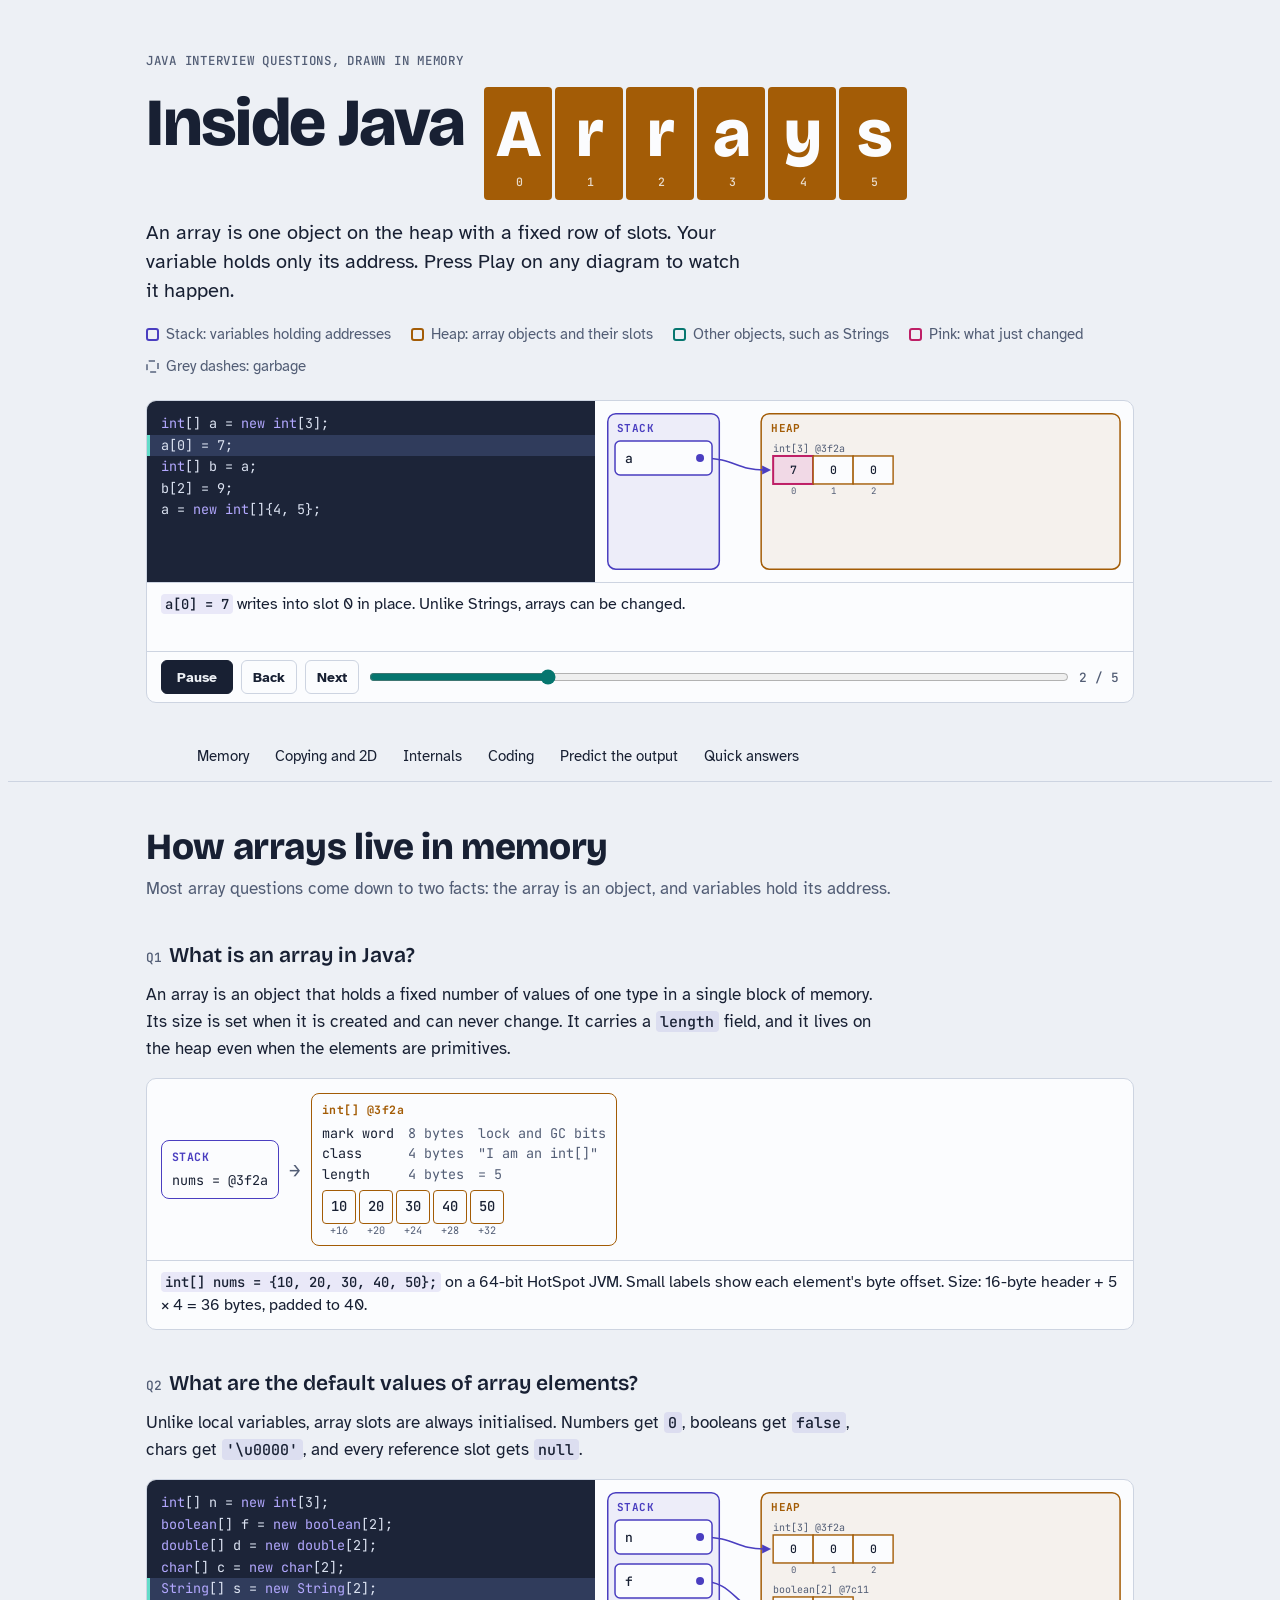
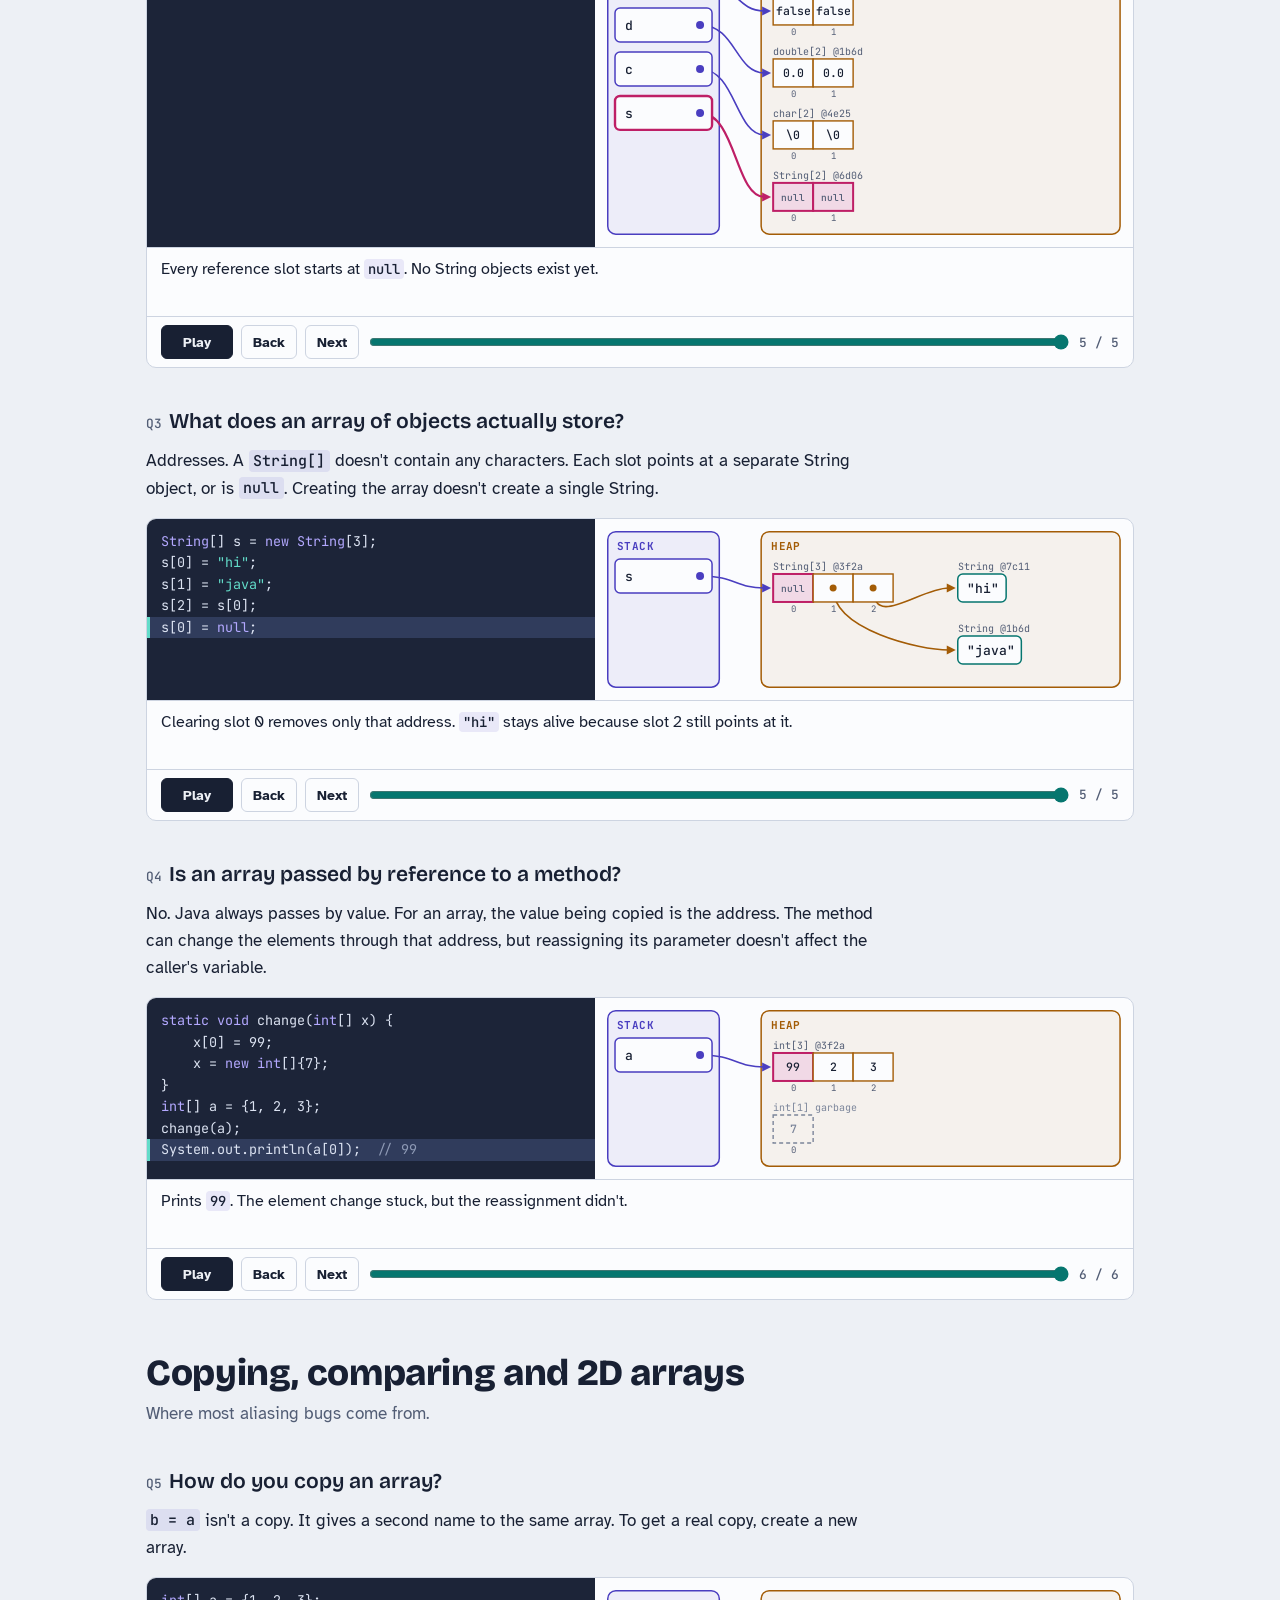
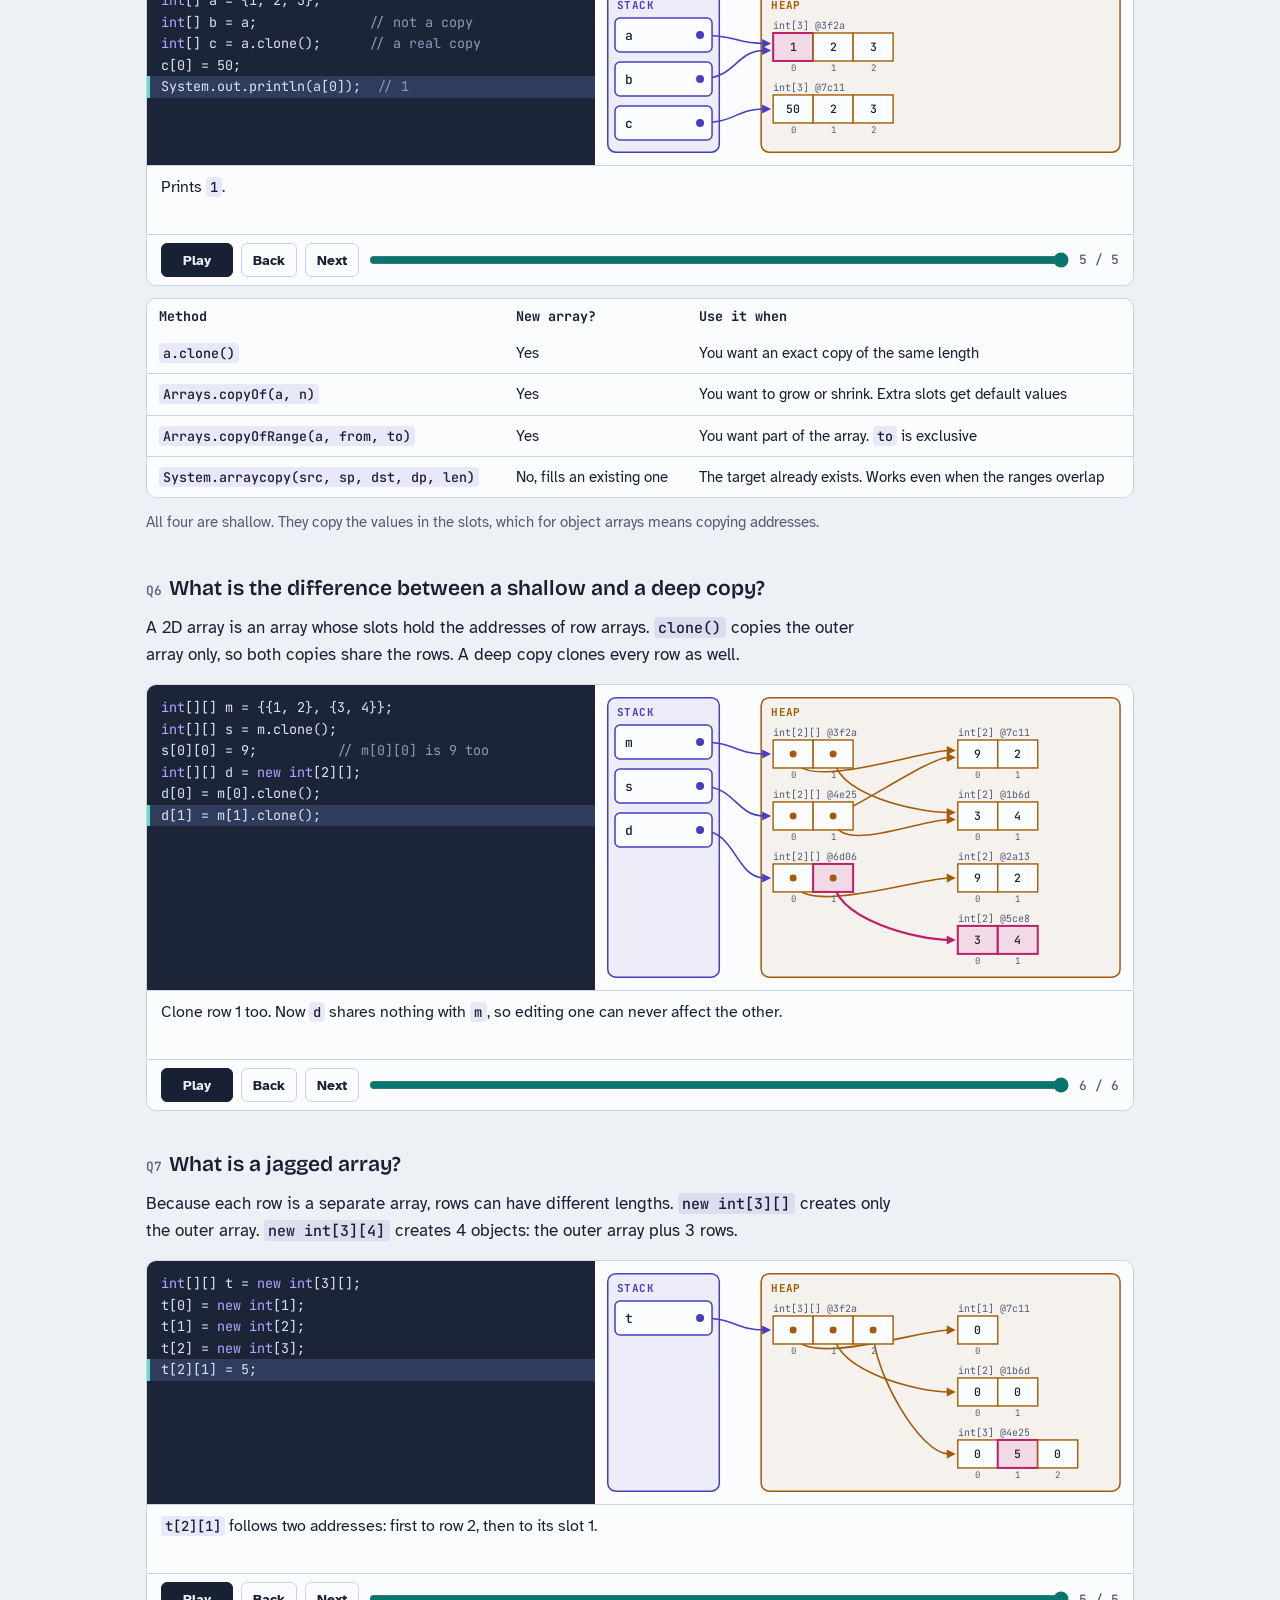
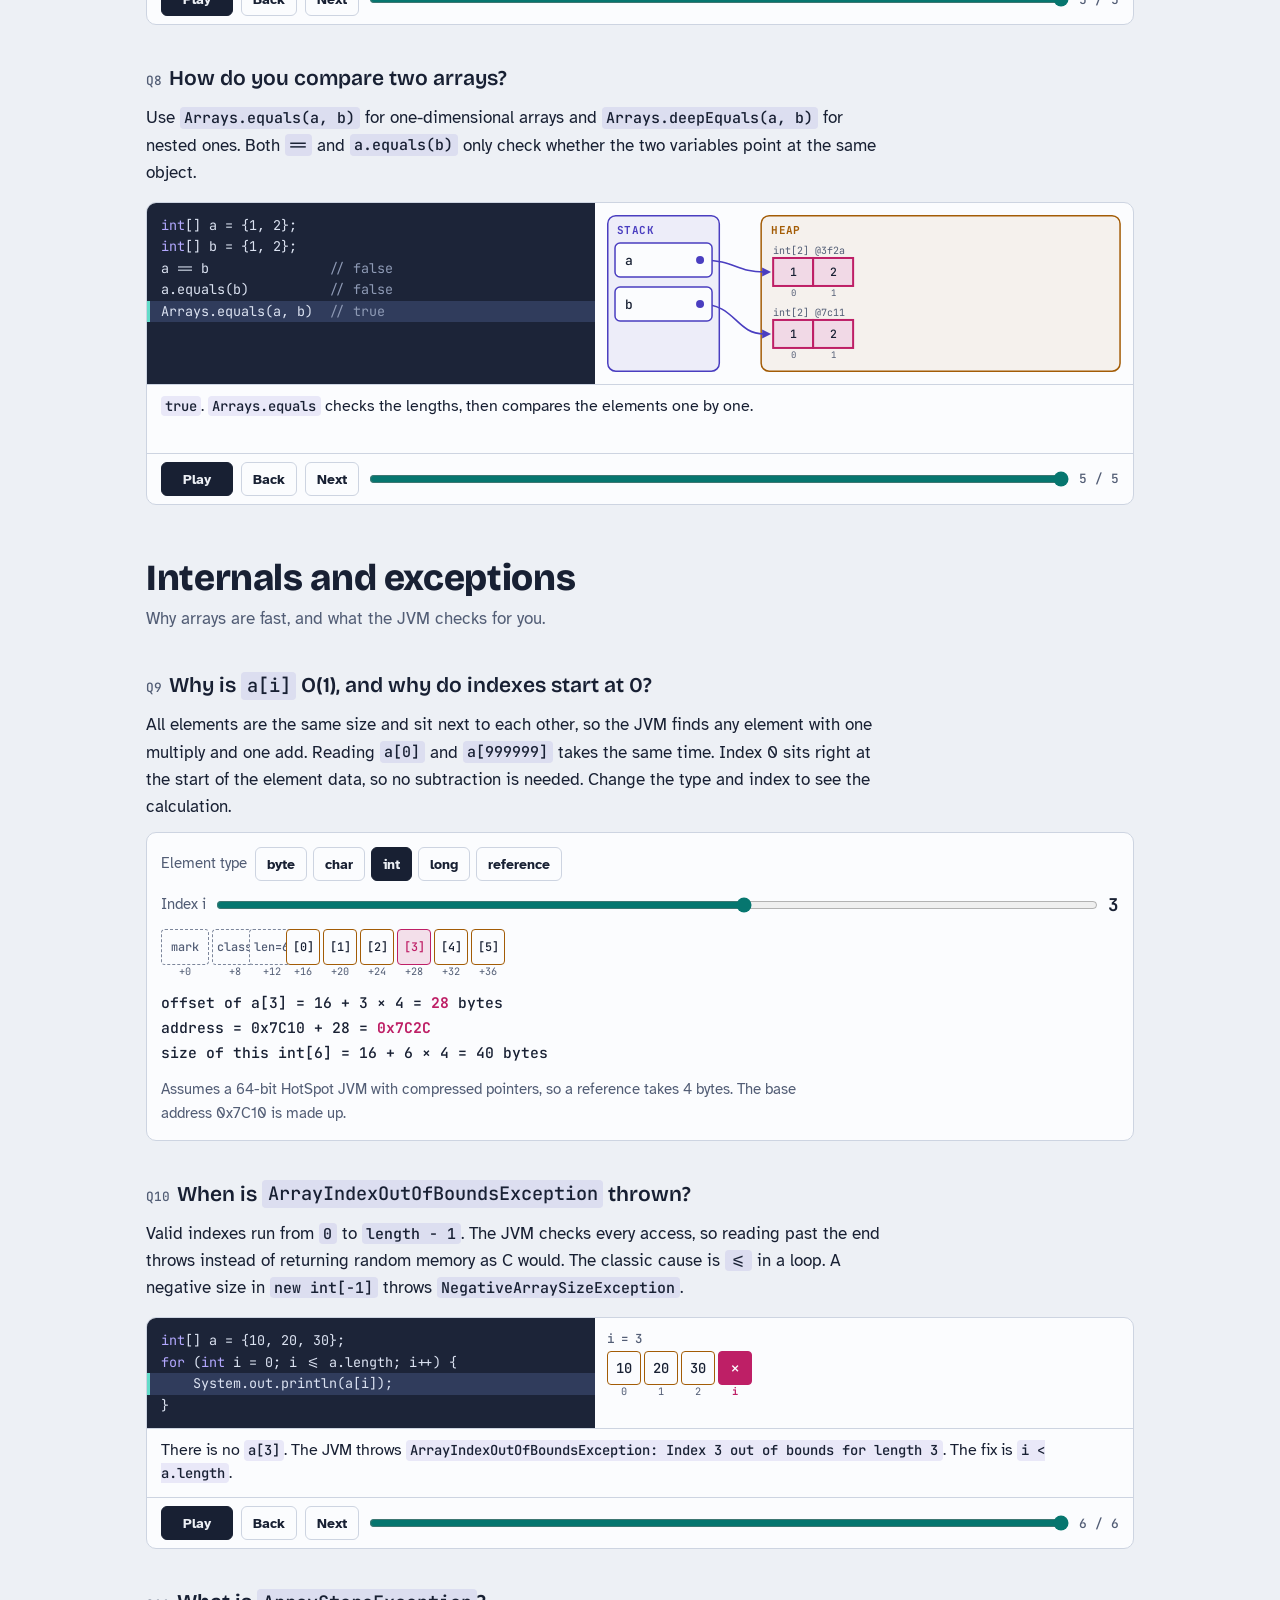
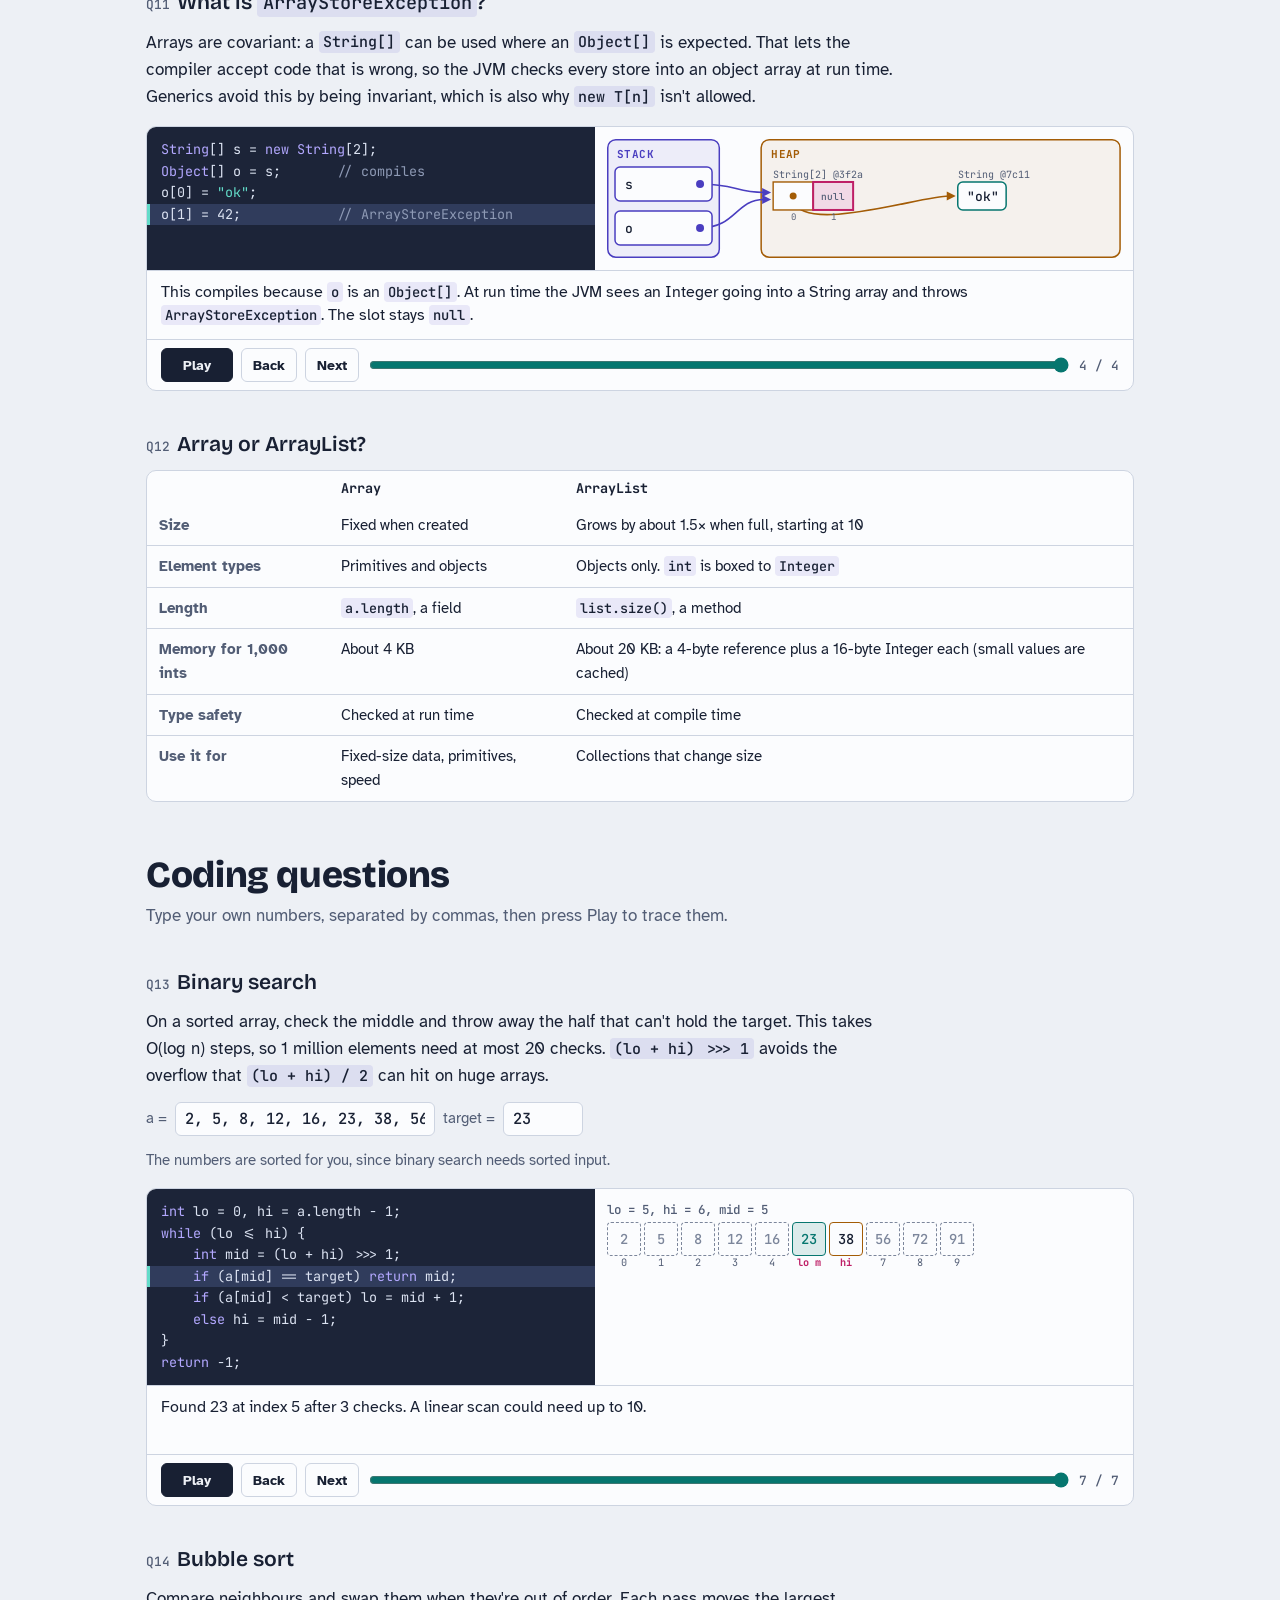
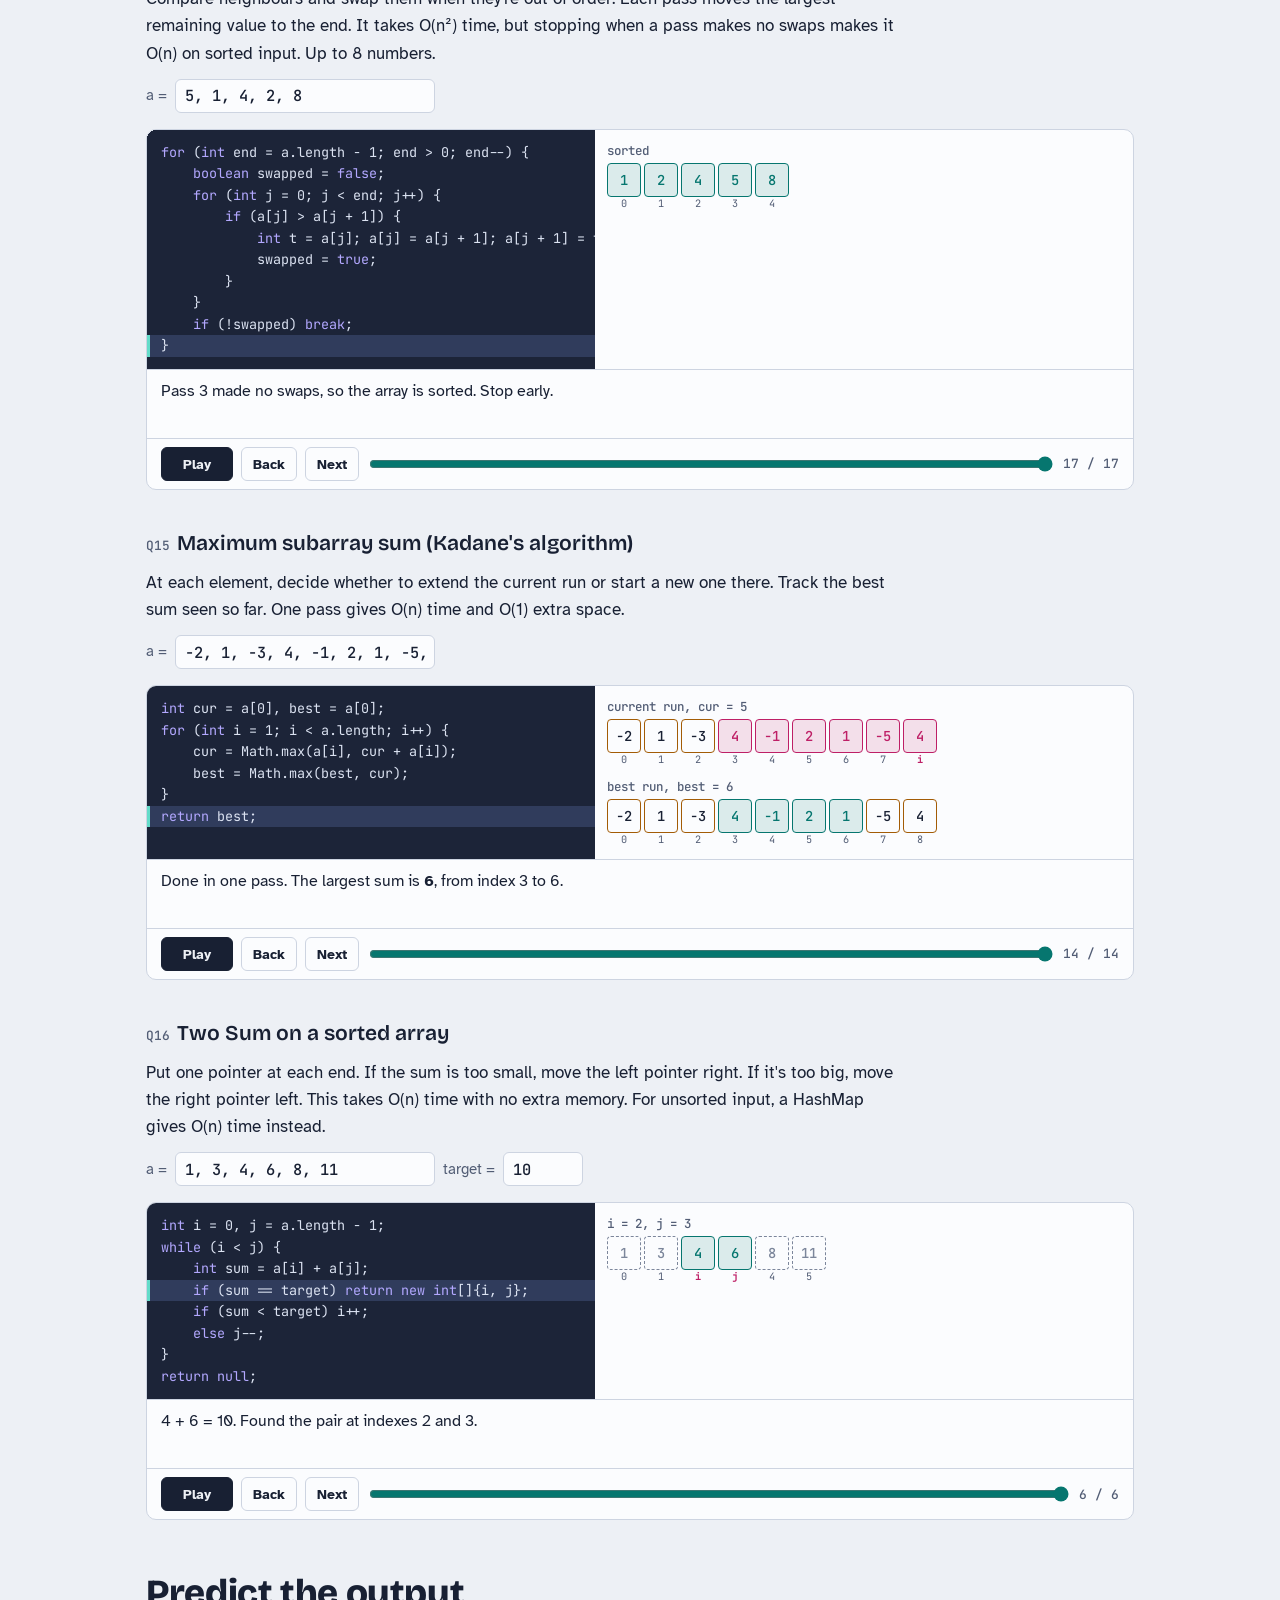
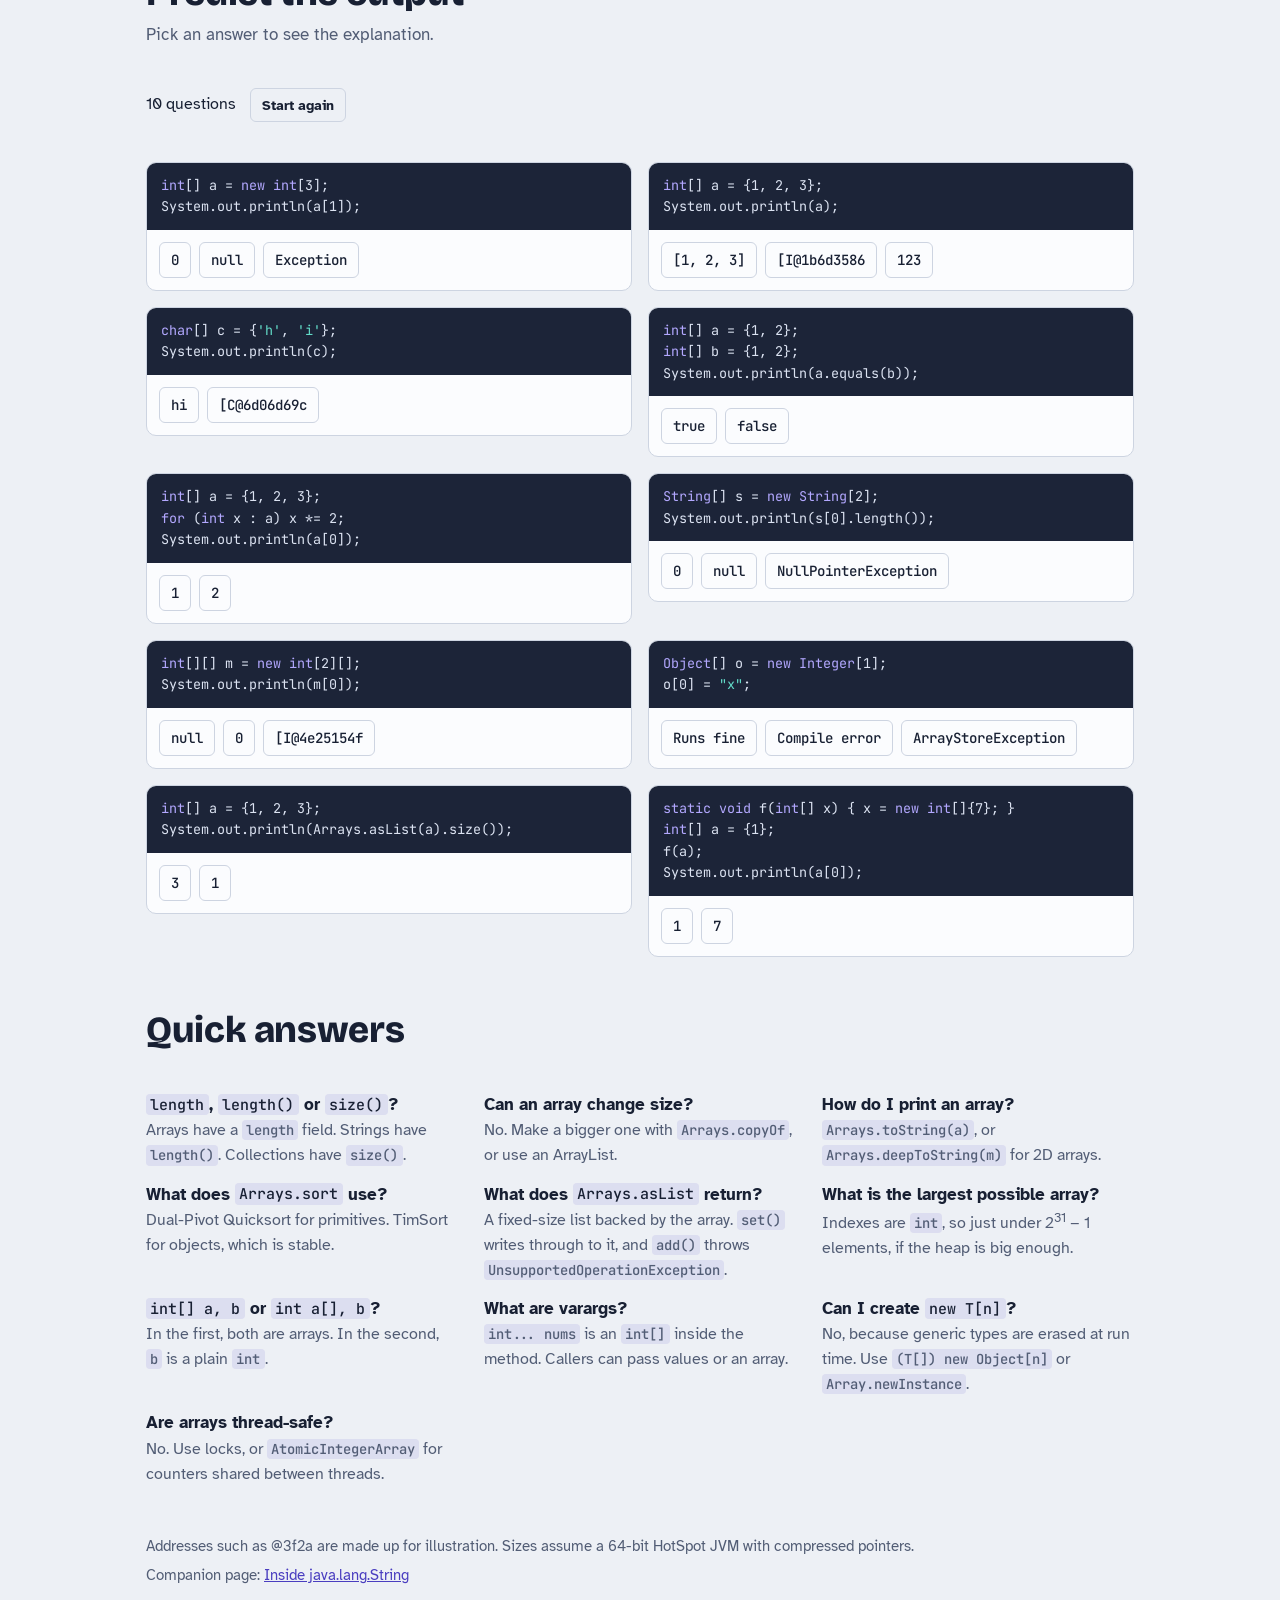
==== tutorials/java-arrays/index.html @ af074db9 "Initial commit: Learn Visually tutorials Co-Authored-By: Claude Opus 5.5 <noreply@anthropic.com>" ====
<!DOCTYPE html>
<html lang="en">
<head>
<meta charset="utf-8">
<meta name="viewport" content="width=device-width, initial-scale=1">
<title>Inside Java Arrays</title>
<link rel="preconnect" href="https://fonts.googleapis.com">
<link rel="preconnect" href="https://fonts.gstatic.com" crossorigin>
<link rel="stylesheet" href="https://fonts.googleapis.com/css2?family=Atkinson+Hyperlegible:ital,wght@0,400;0,700;1,400&family=Bricolage+Grotesque:opsz,wght@12..96,600;12..96,800&family=JetBrains+Mono:wght@400;500;700&display=swap">
<link rel="stylesheet" href="style.css">
<link rel="stylesheet" href="../../assets/theme.css">
<script src="../../assets/embed.js"></script>
</head>
<body>
<div class="wrap">
<header class="hero">
  <div class="eyebrow">Java interview questions, drawn in memory</div>
  <h1 aria-label="Inside Java Arrays"><span aria-hidden="true">Inside Java</span><span class="tcells" aria-hidden="true" id="titleCells"></span></h1>
  <p class="lede">An array is one object on the heap with a fixed row of slots. Your variable holds only its address. Press Play on any diagram to watch it happen.</p>
  <div class="legend">
    <span style="color:var(--stack)"><b></b><span style="color:var(--muted)">Stack: variables holding addresses</span></span>
    <span style="color:var(--heap)"><b></b><span style="color:var(--muted)">Heap: array objects and their slots</span></span>
    <span style="color:var(--pool)"><b></b><span style="color:var(--muted)">Other objects, such as Strings</span></span>
    <span style="color:var(--hot)"><b></b><span style="color:var(--muted)">Pink: what just changed</span></span>
    <span style="color:var(--gc)"><b class="dash"></b><span style="color:var(--muted)">Grey dashes: garbage</span></span>
  </div>
  <div data-scene="hero"></div>
</header>
</div>

<nav class="topics" aria-label="Topics"><div class="wrap"><ul>
  <li><a href="#memory">Memory</a></li>
  <li><a href="#copying">Copying and 2D</a></li>
  <li><a href="#internals">Internals</a></li>
  <li><a href="#coding">Coding</a></li>
  <li><a href="#quiz">Predict the output</a></li>
  <li><a href="#quick">Quick answers</a></li>
</ul></div></nav>

<main class="wrap">

<section class="topic" id="memory">
  <div><h2>How arrays live in memory</h2><p class="intro">Most array questions come down to two facts: the array is an object, and variables hold its address.</p></div>

  <article class="q">
    <h3><span class="n">Q1</span>What is an array in Java?</h3>
    <p>An array is an object that holds a fixed number of values of one type in a single block of memory. Its size is set when it is created and can never change. It carries a <code>length</code> field, and it lives on the heap even when the elements are primitives.</p>
    <figure class="fig">
      <div class="anatomy" role="img" aria-label="A stack variable nums points to an int array object. The object has an 8 byte mark word, a 4 byte class pointer, a 4 byte length field holding 5, then five 4 byte elements at offsets 16 to 32.">
        <div class="box s"><h4>STACK</h4>nums = @3f2a</div>
        <span class="to" aria-hidden="true">→</span>
        <div class="box h"><h4>int[] @3f2a</h4>
          <dl><dt>mark word</dt><dd>8 bytes</dd><dd>lock and GC bits</dd><dt>class</dt><dd>4 bytes</dd><dd>"I am an int[]"</dd><dt>length</dt><dd>4 bytes</dd><dd>= 5</dd></dl>
          <div class="cells" id="anatomyCells"></div>
        </div>
      </div>
      <figcaption class="say"><code>int[] nums = {10, 20, 30, 40, 50};</code> on a 64-bit HotSpot JVM. Small labels show each element's byte offset. Size: 16-byte header + 5 × 4 = 36 bytes, padded to 40.</figcaption>
    </figure>
  </article>

  <article class="q">
    <h3><span class="n">Q2</span>What are the default values of array elements?</h3>
    <p>Unlike local variables, array slots are always initialised. Numbers get <code>0</code>, booleans get <code>false</code>, chars get <code>'\u0000'</code>, and every reference slot gets <code>null</code>.</p>
    <div data-scene="defaults"></div>
  </article>

  <article class="q">
    <h3><span class="n">Q3</span>What does an array of objects actually store?</h3>
    <p>Addresses. A <code>String[]</code> doesn't contain any characters. Each slot points at a separate String object, or is <code>null</code>. Creating the array doesn't create a single String.</p>
    <div data-scene="refs"></div>
  </article>

  <article class="q">
    <h3><span class="n">Q4</span>Is an array passed by reference to a method?</h3>
    <p>No. Java always passes by value. For an array, the value being copied is the address. The method can change the elements through that address, but reassigning its parameter doesn't affect the caller's variable.</p>
    <div data-scene="method"></div>
  </article>
</section>

<section class="topic" id="copying">
  <div><h2>Copying, comparing and 2D arrays</h2><p class="intro">Where most aliasing bugs come from.</p></div>

  <article class="q">
    <h3><span class="n">Q5</span>How do you copy an array?</h3>
    <p><code>b = a</code> isn't a copy. It gives a second name to the same array. To get a real copy, create a new array.</p>
    <div data-scene="copy"></div>
    <div class="tbl"><table>
      <thead><tr><th>Method</th><th>New array?</th><th>Use it when</th></tr></thead>
      <tbody>
        <tr><td><code>a.clone()</code></td><td>Yes</td><td>You want an exact copy of the same length</td></tr>
        <tr><td><code>Arrays.copyOf(a, n)</code></td><td>Yes</td><td>You want to grow or shrink. Extra slots get default values</td></tr>
        <tr><td><code>Arrays.copyOfRange(a, from, to)</code></td><td>Yes</td><td>You want part of the array. <code>to</code> is exclusive</td></tr>
        <tr><td><code>System.arraycopy(src, sp, dst, dp, len)</code></td><td>No, fills an existing one</td><td>The target already exists. Works even when the ranges overlap</td></tr>
      </tbody>
    </table></div>
    <p class="note">All four are shallow. They copy the values in the slots, which for object arrays means copying addresses.</p>
  </article>

  <article class="q">
    <h3><span class="n">Q6</span>What is the difference between a shallow and a deep copy?</h3>
    <p>A 2D array is an array whose slots hold the addresses of row arrays. <code>clone()</code> copies the outer array only, so both copies share the rows. A deep copy clones every row as well.</p>
    <div data-scene="deep"></div>
  </article>

  <article class="q">
    <h3><span class="n">Q7</span>What is a jagged array?</h3>
    <p>Because each row is a separate array, rows can have different lengths. <code>new int[3][]</code> creates only the outer array. <code>new int[3][4]</code> creates 4 objects: the outer array plus 3 rows.</p>
    <div data-scene="jagged"></div>
  </article>

  <article class="q">
    <h3><span class="n">Q8</span>How do you compare two arrays?</h3>
    <p>Use <code>Arrays.equals(a, b)</code> for one-dimensional arrays and <code>Arrays.deepEquals(a, b)</code> for nested ones. Both <code>==</code> and <code>a.equals(b)</code> only check whether the two variables point at the same object.</p>
    <div data-scene="eq"></div>
  </article>
</section>

<section class="topic" id="internals">
  <div><h2>Internals and exceptions</h2><p class="intro">Why arrays are fast, and what the JVM checks for you.</p></div>

  <article class="q">
    <h3><span class="n">Q9</span>Why is <code>a[i]</code> O(1), and why do indexes start at 0?</h3>
    <p>All elements are the same size and sit next to each other, so the JVM finds any element with one multiply and one add. Reading <code>a[0]</code> and <code>a[999999]</code> takes the same time. Index 0 sits right at the start of the element data, so no subtraction is needed. Change the type and index to see the calculation.</p>
    <div class="widget">
      <div class="field"><span class="fl">Element type</span><span id="ofTypes" style="display:flex;flex-wrap:wrap;gap:6px"></span></div>
      <div class="field"><label for="ofIdx">Index i</label><input type="range" id="ofIdx" min="0" max="5" value="3"><span class="big" id="ofI"></span></div>
      <div class="strip" id="ofStrip"></div>
      <div class="calc" id="ofCalc" aria-live="polite"></div>
      <p class="note">Assumes a 64-bit HotSpot JVM with compressed pointers, so a reference takes 4 bytes. The base address 0x7C10 is made up.</p>
    </div>
  </article>

  <article class="q">
    <h3><span class="n">Q10</span>When is <code>ArrayIndexOutOfBoundsException</code> thrown?</h3>
    <p>Valid indexes run from <code>0</code> to <code>length - 1</code>. The JVM checks every access, so reading past the end throws instead of returning random memory as C would. The classic cause is <code>&lt;=</code> in a loop. A negative size in <code>new int[-1]</code> throws <code>NegativeArraySizeException</code>.</p>
    <div data-scene="bounds"></div>
  </article>

  <article class="q">
    <h3><span class="n">Q11</span>What is <code>ArrayStoreException</code>?</h3>
    <p>Arrays are covariant: a <code>String[]</code> can be used where an <code>Object[]</code> is expected. That lets the compiler accept code that is wrong, so the JVM checks every store into an object array at run time. Generics avoid this by being invariant, which is also why <code>new T[n]</code> isn't allowed.</p>
    <div data-scene="covar"></div>
  </article>

  <article class="q">
    <h3><span class="n">Q12</span>Array or ArrayList?</h3>
    <div class="tbl"><table>
      <thead><tr><th></th><th>Array</th><th>ArrayList</th></tr></thead>
      <tbody>
        <tr><th>Size</th><td>Fixed when created</td><td>Grows by about 1.5× when full, starting at 10</td></tr>
        <tr><th>Element types</th><td>Primitives and objects</td><td>Objects only. <code>int</code> is boxed to <code>Integer</code></td></tr>
        <tr><th>Length</th><td><code>a.length</code>, a field</td><td><code>list.size()</code>, a method</td></tr>
        <tr><th>Memory for 1,000 ints</th><td>About 4 KB</td><td>About 20 KB: a 4-byte reference plus a 16-byte Integer each (small values are cached)</td></tr>
        <tr><th>Type safety</th><td>Checked at run time</td><td>Checked at compile time</td></tr>
        <tr><th>Use it for</th><td>Fixed-size data, primitives, speed</td><td>Collections that change size</td></tr>
      </tbody>
    </table></div>
  </article>
</section>

<section class="topic" id="coding">
  <div><h2>Coding questions</h2><p class="intro">Type your own numbers, separated by commas, then press Play to trace them.</p></div>

  <article class="q">
    <h3><span class="n">Q13</span>Binary search</h3>
    <p>On a sorted array, check the middle and throw away the half that can't hold the target. This takes O(log n) steps, so 1 million elements need at most 20 checks. <code>(lo + hi) &gt;&gt;&gt; 1</code> avoids the overflow that <code>(lo + hi) / 2</code> can hit on huge arrays.</p>
    <div class="field"><label for="bsIn">a =</label><input type="text" id="bsIn" value="2, 5, 8, 12, 16, 23, 38, 56, 72, 91" autocomplete="off" spellcheck="false"><label for="bsT">target =</label><input type="text" id="bsT" class="short" value="23" autocomplete="off" spellcheck="false"></div>
    <p class="note">The numbers are sorted for you, since binary search needs sorted input.</p>
    <div data-scene="bs"></div>
  </article>

  <article class="q">
    <h3><span class="n">Q14</span>Bubble sort</h3>
    <p>Compare neighbours and swap them when they're out of order. Each pass moves the largest remaining value to the end. It takes O(n²) time, but stopping when a pass makes no swaps makes it O(n) on sorted input. Up to 8 numbers.</p>
    <div class="field"><label for="bubIn">a =</label><input type="text" id="bubIn" value="5, 1, 4, 2, 8" autocomplete="off" spellcheck="false"></div>
    <div data-scene="bub"></div>
  </article>

  <article class="q">
    <h3><span class="n">Q15</span>Maximum subarray sum (Kadane's algorithm)</h3>
    <p>At each element, decide whether to extend the current run or start a new one there. Track the best sum seen so far. One pass gives O(n) time and O(1) extra space.</p>
    <div class="field"><label for="kIn">a =</label><input type="text" id="kIn" value="-2, 1, -3, 4, -1, 2, 1, -5, 4" autocomplete="off" spellcheck="false"></div>
    <div data-scene="kad"></div>
  </article>

  <article class="q">
    <h3><span class="n">Q16</span>Two Sum on a sorted array</h3>
    <p>Put one pointer at each end. If the sum is too small, move the left pointer right. If it's too big, move the right pointer left. This takes O(n) time with no extra memory. For unsorted input, a HashMap gives O(n) time instead.</p>
    <div class="field"><label for="tsIn">a =</label><input type="text" id="tsIn" value="1, 3, 4, 6, 8, 11" autocomplete="off" spellcheck="false"><label for="tsT">target =</label><input type="text" id="tsT" class="short" value="10" autocomplete="off" spellcheck="false"></div>
    <div data-scene="two"></div>
  </article>
</section>

<section class="topic" id="quiz">
  <div><h2>Predict the output</h2><p class="intro">Pick an answer to see the explanation.</p></div>
  <div class="score"><span id="score" aria-live="polite"></span><button class="btn" id="quizReset" type="button">Start again</button></div>
  <div class="quiz" id="quizBox"></div>
</section>

<section class="topic" id="quick">
  <div><h2>Quick answers</h2></div>
  <dl class="grid2">
    <div><dt><code>length</code>, <code>length()</code> or <code>size()</code>?</dt><dd>Arrays have a <code>length</code> field. Strings have <code>length()</code>. Collections have <code>size()</code>.</dd></div>
    <div><dt>Can an array change size?</dt><dd>No. Make a bigger one with <code>Arrays.copyOf</code>, or use an ArrayList.</dd></div>
    <div><dt>How do I print an array?</dt><dd><code>Arrays.toString(a)</code>, or <code>Arrays.deepToString(m)</code> for 2D arrays.</dd></div>
    <div><dt>What does <code>Arrays.sort</code> use?</dt><dd>Dual-Pivot Quicksort for primitives. TimSort for objects, which is stable.</dd></div>
    <div><dt>What does <code>Arrays.asList</code> return?</dt><dd>A fixed-size list backed by the array. <code>set()</code> writes through to it, and <code>add()</code> throws <code>UnsupportedOperationException</code>.</dd></div>
    <div><dt>What is the largest possible array?</dt><dd>Indexes are <code>int</code>, so just under 2<sup>31</sup> − 1 elements, if the heap is big enough.</dd></div>
    <div><dt><code>int[] a, b</code> or <code>int a[], b</code>?</dt><dd>In the first, both are arrays. In the second, <code>b</code> is a plain <code>int</code>.</dd></div>
    <div><dt>What are varargs?</dt><dd><code>int... nums</code> is an <code>int[]</code> inside the method. Callers can pass values or an array.</dd></div>
    <div><dt>Can I create <code>new T[n]</code>?</dt><dd>No, because generic types are erased at run time. Use <code>(T[]) new Object[n]</code> or <code>Array.newInstance</code>.</dd></div>
    <div><dt>Are arrays thread-safe?</dt><dd>No. Use locks, or <code>AtomicIntegerArray</code> for counters shared between threads.</dd></div>
  </dl>
</section>
</main>

<div class="wrap"><footer>
  <span>Addresses such as @3f2a are made up for illustration. Sizes assume a 64-bit HotSpot JVM with compressed pointers.</span>
  <span>Companion page: <a href="../../index.html#strings" target="_top">Inside java.lang.String</a></span>
</footer></div>
<script src="script.js"></script>
</body>
</html>
---- tutorials/java-arrays/style.css ----
/* Inside Java Arrays — page styles. Shared overrides live in /assets/theme.css */
[hidden]{display:none!important}
/* Layout: one column of questions; each diagram pairs running code with a JVM memory map. Colour means a memory region: indigo stack, ochre arrays on the heap, teal other objects. */
:root {
  --bg: #EDF0F5; --surface: #FBFCFE; --ink: #182033; --muted: #525D75; --line: #CDD4E1;
  --stack: #4A3EC0; --heap: #A35C06; --pool: #06766F; --gc: #7C869B; --hot: #BE1F66;
  --code-bg: #1C2438; --code-ink: #DCE3F2; --code-dim: #8E9AB5; --code-kw: #B3A8FF; --code-str: #63DCC9; --code-on: #303C5C;
  --display: "Bricolage Grotesque", "Trebuchet MS", system-ui, sans-serif;
  --body: "Atkinson Hyperlegible", Verdana, system-ui, sans-serif;
  --mono: "JetBrains Mono", ui-monospace, Menlo, Consolas, monospace;
}
@media (prefers-color-scheme: dark) { :root:not([data-theme="light"]) {
  --bg: #11151E; --surface: #1A202D; --ink: #E9EDF5; --muted: #A1ABC0; --line: #323B4E;
  --stack: #AFA6FF; --heap: #F0B65E; --pool: #55D3C6; --gc: #78839A; --hot: #FF82B5;
  --code-bg: #0C1018; --code-ink: #DCE3F2; --code-dim: #7F8BA6; --code-kw: #B3A8FF; --code-str: #63DCC9; --code-on: #27314B;
  color-scheme: dark } }
:root[data-theme="dark"] {
  --bg: #11151E; --surface: #1A202D; --ink: #E9EDF5; --muted: #A1ABC0; --line: #323B4E;
  --stack: #AFA6FF; --heap: #F0B65E; --pool: #55D3C6; --gc: #78839A; --hot: #FF82B5;
  --code-bg: #0C1018; --code-ink: #DCE3F2; --code-dim: #7F8BA6; --code-kw: #B3A8FF; --code-str: #63DCC9; --code-on: #27314B;
  color-scheme: dark }

* { box-sizing: border-box }
html { scroll-behavior: smooth }
body { background: var(--bg); color: var(--ink); font: 400 1.0625rem/1.6 var(--body); }
body::before { content: ""; position: fixed; inset: 0 0 auto; height: env(safe-area-inset-top, 0px); z-index: 10; background: var(--bg) }
.wrap { max-width: 1020px; margin-inline: auto; padding-left: max(16px, env(safe-area-inset-left, 0px)); padding-right: max(16px, env(safe-area-inset-right, 0px)); padding-block: 0 }
p { margin: 0; max-width: 68ch }
a { color: var(--stack) }
code { font: 500 .88em var(--mono); background: color-mix(in srgb, var(--stack) 10%, transparent); padding: .08em .3em; border-radius: 4px; overflow-wrap: anywhere }
:focus-visible { outline: 2px solid var(--hot); outline-offset: 2px }

header.hero { padding-block: 44px 28px; display: grid; gap: 18px }
.eyebrow { font: 500 .78rem var(--mono); letter-spacing: .06em; color: var(--muted); text-transform: uppercase }
h1 { font: 800 clamp(2.3rem, 7vw, 4.2rem)/1.08 var(--display); margin: 0; letter-spacing: -.02em; display: flex; flex-wrap: wrap; align-items: flex-start; gap: .1em .3em }
.tcells { display: inline-flex; gap: 3px }
.tcell { display: grid; justify-items: center; width: clamp(40px, 8.4vw, 68px); background: var(--heap); color: var(--surface); padding-block: .1em .16em; border-radius: 4px; line-height: 1.2 }
.tcell i { font: 500 .72rem var(--mono); opacity: .8 }
.lede { font-size: 1.25rem; line-height: 1.45; max-width: 46ch }
.legend { display: flex; flex-wrap: wrap; gap: 8px 20px; font-size: .92rem; color: var(--muted) }
.legend > span { display: inline-flex; align-items: center; gap: 7px }
.legend b { width: 13px; height: 13px; border-radius: 3px; border: 2px solid currentColor }
.legend b.dash { border-style: dashed }

nav.topics { position: sticky; top: env(safe-area-inset-top, 0px); z-index: 9; background: var(--bg); border-bottom: 1px solid var(--line) }
nav.topics ul { list-style: none; margin: 0; padding-block: 8px; display: flex; gap: 4px; overflow-x: auto; scrollbar-width: none }
nav.topics a { display: block; white-space: nowrap; padding: 5px 11px; border-radius: 6px; color: var(--ink); text-decoration: none; font-size: .94rem }
nav.topics a:hover { background: var(--line) }

section.topic { padding-block: 44px 8px; scroll-margin-top: 44px; display: grid; gap: 40px }
h2 { font: 800 clamp(1.7rem, 4vw, 2.3rem)/1.15 var(--display); margin: 0; letter-spacing: -.01em; text-wrap: balance }
.intro { color: var(--muted); margin-top: 6px }
article.q { display: grid; gap: 12px; min-width: 0 }
h3 { font: 600 1.32rem/1.28 var(--display); margin: 0; text-wrap: balance }
h3 .n { font: 500 .8rem var(--mono); color: var(--muted); margin-right: .55em }
.note { font-size: .96rem; color: var(--muted) }

figure.fig { margin: 4px 0 0; background: var(--surface); border: 1px solid var(--line); border-radius: 10px; overflow: hidden; min-width: 0 }
.fig-main { display: grid; grid-template-columns: minmax(0, 1fr) }
pre.code { margin: 0; padding-block: 12px; background: var(--code-bg); color: var(--code-ink); font: 400 .84rem/1.6 var(--mono); overflow-x: auto }
.ln { display: block; padding-inline: 14px; min-width: max-content; white-space: pre }
.ln.on { background: var(--code-on); box-shadow: inset 3px 0 0 var(--code-str) }
.ln .c { color: var(--code-dim) } .ln .k { color: var(--code-kw) } .ln .s { color: var(--code-str) }
.stage { padding: 12px; min-width: 0 }
.stage svg { display: block; width: 100%; height: auto }
@media (min-width: 800px) { .fig-main { grid-template-columns: minmax(0, 5fr) minmax(0, 6fr) } }
.say { border-top: 1px solid var(--line); padding: 10px 14px; min-height: 4.4em; font-size: .98rem; line-height: 1.45 }
.ctl { border-top: 1px solid var(--line); padding: 8px 14px; display: flex; align-items: center; flex-wrap: wrap; gap: 8px }
.ctl button, .btn { font: 700 .9rem var(--body); color: var(--ink); background: transparent; border: 1px solid var(--line); border-radius: 6px; padding: 4px 11px; cursor: pointer; min-height: 34px }
.ctl button:hover, .btn:hover { border-color: var(--ink) }
.btn[aria-pressed="true"] { background: var(--ink); color: var(--bg); border-color: var(--ink) }
.ctl button.play { background: var(--ink); color: var(--bg); border-color: var(--ink); min-width: 72px }
.ctl input[type=range] { flex: 1 1 110px; min-width: 90px; accent-color: var(--pool) }
.ctl output { font: 500 .8rem var(--mono); color: var(--muted); font-variant-numeric: tabular-nums }

/* Heap map (SVG) */
.zone { stroke-width: 1.5 }
.z-stack { fill: color-mix(in srgb, var(--stack) 8%, var(--surface)); stroke: var(--stack) }
.z-heap { fill: color-mix(in srgb, var(--heap) 7%, var(--surface)); stroke: var(--heap) }
.zl { font: 700 11px var(--mono); letter-spacing: .04em }
.zl.stack { fill: var(--stack) } .zl.heap { fill: var(--heap) }
.vbox { fill: var(--surface); stroke: var(--stack); stroke-width: 1.5 }
.isHot .vbox { stroke: var(--hot); stroke-width: 2.4 }
.tx { font: 500 13px var(--mono); fill: var(--ink) }
.lab { font: 400 10px var(--mono); fill: var(--muted) }
.cellA { fill: var(--surface); stroke: var(--heap); stroke-width: 1.4 }
.cellA.hc { fill: color-mix(in srgb, var(--hot) 16%, var(--surface)); stroke: var(--hot); stroke-width: 2 }
.sbox { fill: var(--surface); stroke: var(--pool); stroke-width: 1.5 }
.sbox.hc { stroke: var(--hot); stroke-width: 2.4 }
.tc { font: 500 11.5px var(--mono); fill: var(--ink) }
.tc.nul { font-size: 9.5px; fill: var(--muted) }
.ix { font: 400 9px var(--mono); fill: var(--muted) }
.gone .cellA, .gone .sbox { stroke: var(--gc); stroke-dasharray: 4 3; fill: transparent; stroke-width: 1.4 }
.gone .tc, .gone .lab, .gone .tx { fill: var(--gc) }
.dot { fill: var(--stack) } .cdot { fill: var(--heap) }
.wire { fill: none; stroke: var(--stack); stroke-width: 1.6 } .head { fill: var(--stack) }
.wire.c { stroke: var(--heap) } .head.c { fill: var(--heap) }
.wire.isHot { stroke: var(--hot); stroke-width: 2.2 } .head.isHot { fill: var(--hot) }
.wire.gw { stroke: var(--gc); stroke-dasharray: 3 3 } .head.gw { fill: var(--gc) }
@keyframes pop { from { opacity: 0; transform: translateX(-14px) scale(.94) } to { opacity: 1; transform: none } }
@keyframes draw { from { stroke-dashoffset: 1 } to { stroke-dashoffset: 0 } }
@keyframes appear { from { opacity: 0 } to { opacity: 1 } }
@keyframes flash { from { opacity: 0; transform: translateY(-8px) } to { opacity: 1; transform: none } }
.enter { animation: pop .42s cubic-bezier(.2,.8,.3,1) both; transform-box: fill-box; transform-origin: left center }
.wire.enter { stroke-dasharray: 1; animation: draw .6s ease-out both .12s; transform: none }
.head.enter { animation: appear .2s linear both .62s; transform: none }
.flash { animation: flash .4s ease-out both; transform-box: fill-box }

/* Character cells */
.rows { display: grid; gap: 12px }
.row-l { font: 500 .78rem var(--mono); color: var(--muted); margin-bottom: 4px; overflow-wrap: anywhere }
.cells { display: flex; flex-wrap: wrap; gap: 3px }
.cl { width: 34px; display: grid; justify-items: center; font-family: var(--mono) }
.cl b { width: 100%; height: 34px; display: grid; place-items: center; font-weight: 500; font-size: .86rem; background: var(--surface); border: 1.5px solid var(--heap); border-radius: 4px; transition: background .25s, border-color .25s, color .25s }
.cl i { font: 400 .64rem var(--mono); color: var(--muted); height: 1.3em; white-space: nowrap }
.cl.on b { border-color: var(--hot); color: var(--hot); background: color-mix(in srgb, var(--hot) 13%, var(--surface)) }
.cl.ok b { border-color: var(--pool); color: var(--pool); background: color-mix(in srgb, var(--pool) 13%, var(--surface)) }
.cl.bad b { border-color: var(--hot); background: var(--hot); color: var(--surface) }
.cl.dim b { color: var(--gc); border-style: dashed; border-color: var(--gc) }
.cl.ghost b { border-style: dashed; border-color: var(--line); background: transparent }
.cl.tag i { color: var(--hot); font-weight: 700 }

.anatomy { display: flex; align-items: center; flex-wrap: wrap; gap: 10px; padding: 14px; min-width: 0 }
.box { border: 1.5px solid; border-radius: 8px; padding: 8px 10px; font: 400 .84rem/1.5 var(--mono); min-width: 0; display: grid; gap: 6px }
.box h4 { font: 700 .72rem var(--mono); margin: 0; letter-spacing: .04em }
.box.s { border-color: var(--stack) } .box.s h4 { color: var(--stack) }
.box.h { border-color: var(--heap) } .box.h h4 { color: var(--heap) }
.box dl { margin: 0; display: grid; grid-template-columns: auto auto auto; gap: 0 14px }
.box dd { margin: 0; color: var(--muted) }
.to { color: var(--muted); font: 700 1.2rem var(--mono) }
@media (max-width: 640px) { .anatomy { flex-direction: column; align-items: flex-start } .to { transform: rotate(90deg); margin-left: 16px } }

.grid2 { display: grid; grid-template-columns: repeat(auto-fit, minmax(min(100%, 280px), 1fr)); gap: 12px 26px; margin: 0 }
.grid2 > div { min-width: 0 }
.grid2 dt { font-weight: 700 }
.grid2 dd { margin: 0; color: var(--muted); font-size: .98rem }
.tbl { overflow-x: auto; border: 1px solid var(--line); border-radius: 10px; background: var(--surface) }
table { border-collapse: collapse; width: 100%; font-size: .95rem; min-width: 560px }
th, td { text-align: left; padding: 8px 12px; border-bottom: 1px solid var(--line); vertical-align: top }
tr:last-child td, tr:last-child th { border-bottom: 0 }
thead th { font: 700 .84rem var(--mono) }
tbody th { font-weight: 700; color: var(--muted) }
.widget { background: var(--surface); border: 1px solid var(--line); border-radius: 10px; padding: 14px; display: grid; gap: 12px; min-width: 0 }
.field { display: flex; flex-wrap: wrap; gap: 8px; align-items: center }
.field label, .field .fl { font-size: .92rem; color: var(--muted) }
.field input[type=text] { font: 500 .96rem var(--mono); color: var(--ink); background: var(--surface); border: 1px solid var(--line); border-radius: 6px; padding: 5px 9px; min-height: 34px; width: min(100%, 260px) }
.field input.short { width: 80px }
.field input[type=range] { flex: 1 1 180px; min-width: 0; accent-color: var(--pool) }
.big { font: 700 1.1rem var(--mono); font-variant-numeric: tabular-nums }
.strip { display: flex; flex-wrap: wrap; gap: 3px }
.blk { display: grid; justify-items: center; min-width: 34px }
.blk b { width: 100%; height: 36px; display: grid; place-items: center; padding-inline: 4px; font: 500 .74rem var(--mono); border: 1.5px solid var(--heap); border-radius: 4px; background: var(--surface); white-space: nowrap; transition: background .2s, border-color .2s }
.blk.hd b { border-style: dashed; border-color: var(--gc); color: var(--muted) }
.blk.on b { border-color: var(--hot); color: var(--hot); background: color-mix(in srgb, var(--hot) 13%, var(--surface)) }
.blk i { font: 400 .64rem var(--mono); color: var(--muted) }
.calc { font: 500 .92rem/1.7 var(--mono); font-variant-numeric: tabular-nums; overflow-wrap: anywhere }
.calc b { color: var(--hot) }

.quiz { display: grid; grid-template-columns: repeat(auto-fit, minmax(min(100%, 340px), 1fr)); gap: 16px; align-items: start }
.qcard { background: var(--surface); border: 1px solid var(--line); border-radius: 10px; overflow: hidden; min-width: 0 }
.qcard .opts { padding: 12px; display: flex; flex-wrap: wrap; gap: 8px }
.opt { font: 500 .88rem var(--mono); color: var(--ink); background: transparent; border: 1.5px solid var(--line); border-radius: 6px; padding: 5px 11px; min-height: 36px; cursor: pointer }
.opt:not(:disabled):hover { border-color: var(--ink) }
.opt:disabled { cursor: default; opacity: .7 }
.opt.right { border-color: var(--pool); color: var(--pool); opacity: 1; font-weight: 700 }
.opt.wrong { border-color: var(--hot); color: var(--hot); opacity: 1 }
.why { padding: 0 12px 12px; font-size: .95rem }
.score { display: flex; align-items: center; gap: 14px; flex-wrap: wrap; font-size: .98rem }
footer { padding-block: 40px 48px; color: var(--muted); font-size: .92rem; display: grid; gap: 6px }
@media (prefers-reduced-motion: reduce) {
  html { scroll-behavior: auto }
  .enter, .wire.enter, .head.enter, .flash { animation: none }
  .cl b, .blk b { transition: none }
}
---- assets/theme.css ----
/*
 * theme.css — YOUR global style overrides.
 * This file loads LAST on the shell and on every tutorial page, so anything here wins.
 * Everything below is commented out: uncomment a block and change the values.
 *
 * Each page is styled with CSS variables ("tokens"). Change a token here and the
 * whole page follows. The token names per page:
 *
 *   Shell (index.html)      --bg --surface --ink --muted --line --accent --t1 --t2 --t3
 *   Java Strings / Arrays   --bg --surface --ink --muted --line --stack --heap --pool --hot
 *                           --code-bg --code-ink --display --body --mono
 *   Python                  --bg --surface --ink --muted --line --accent --accent2
 *                           --code-bg --font-display --font-body --font-mono
 */

/* 1. Use one font everywhere (load it from Google Fonts in the page <head> first, or use a system font)
:root {
  --font-display: "Georgia", serif;  --display: "Georgia", serif;
  --font-body: system-ui, sans-serif; --body: system-ui, sans-serif;
}
*/

/* 2. Change the background and main accent color in light mode only
:root[data-theme="light"] { --bg: #f7f5ef; --accent: #0f766e; }
@media (prefers-color-scheme: light) {
  :root:not([data-theme]) { --bg: #f7f5ef; --accent: #0f766e; }
}
*/

/* 3. Bigger base text for reading
body { font-size: 18px; }
*/
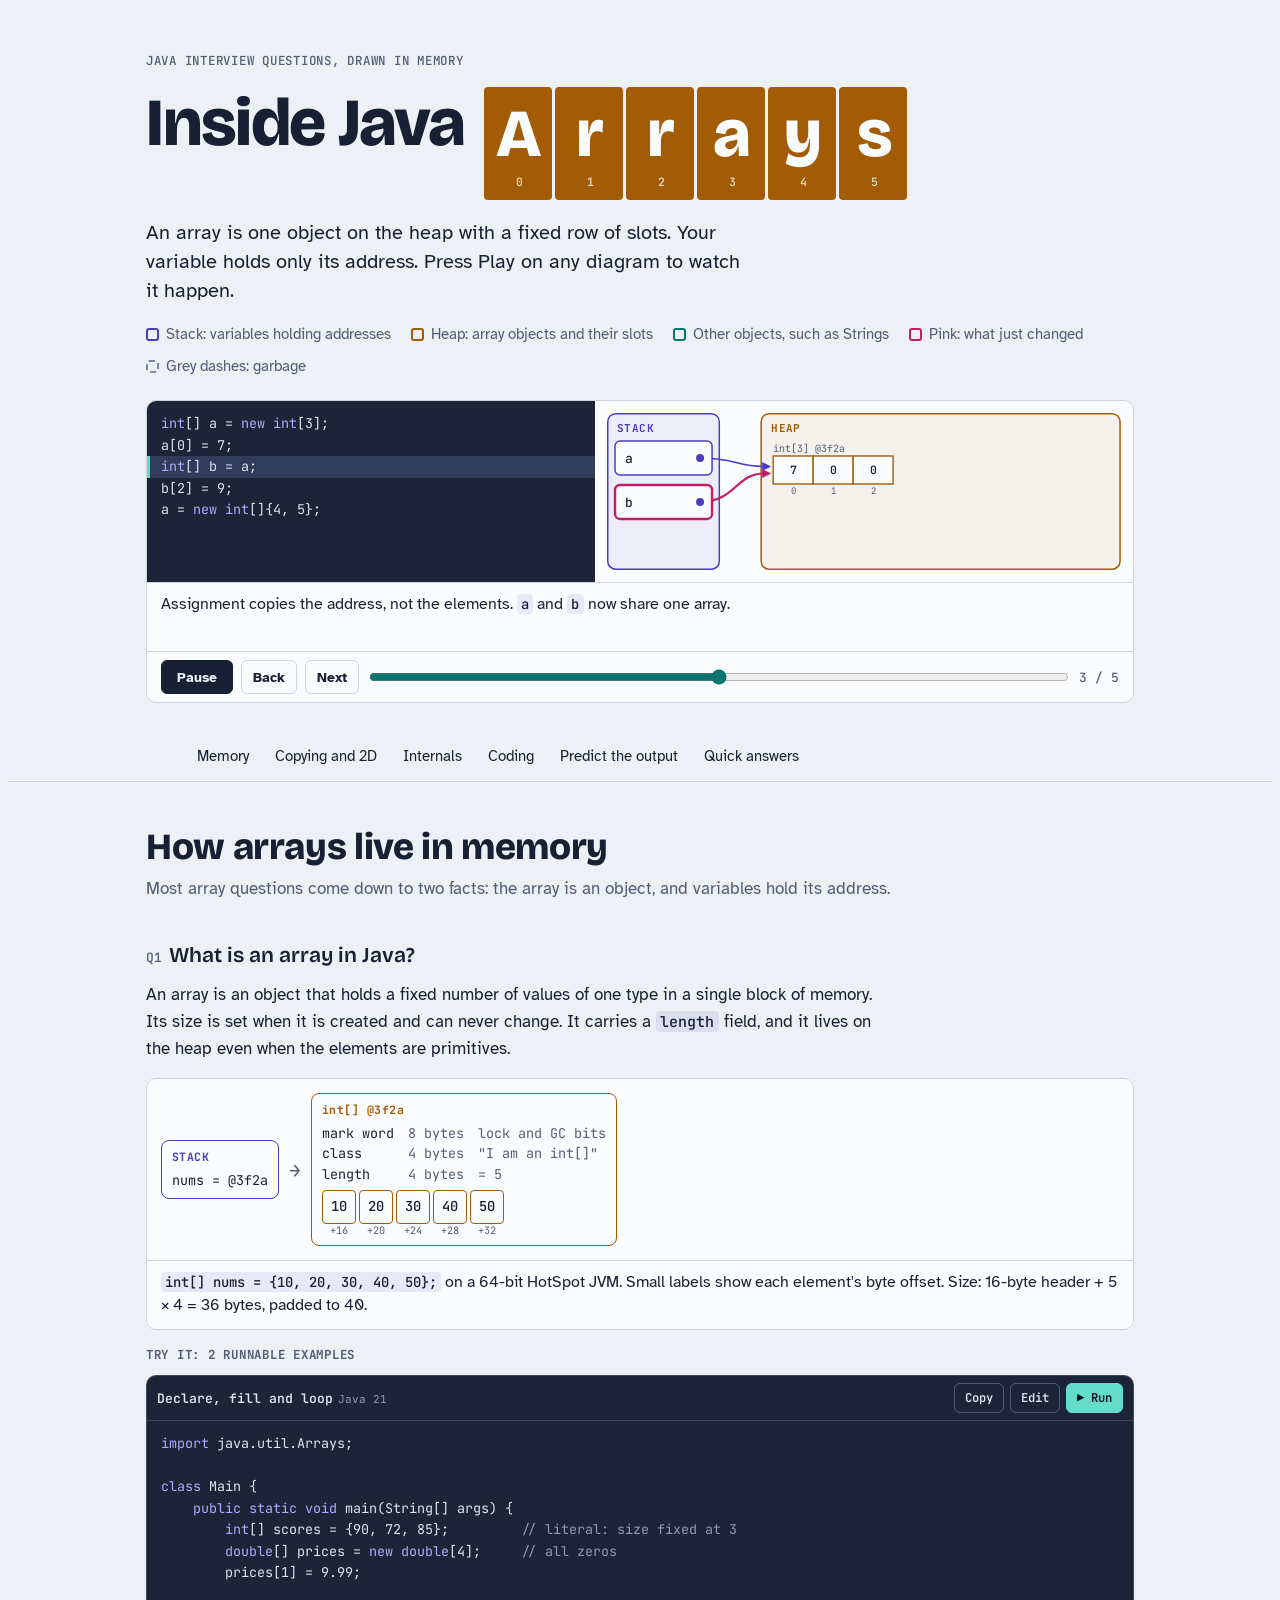
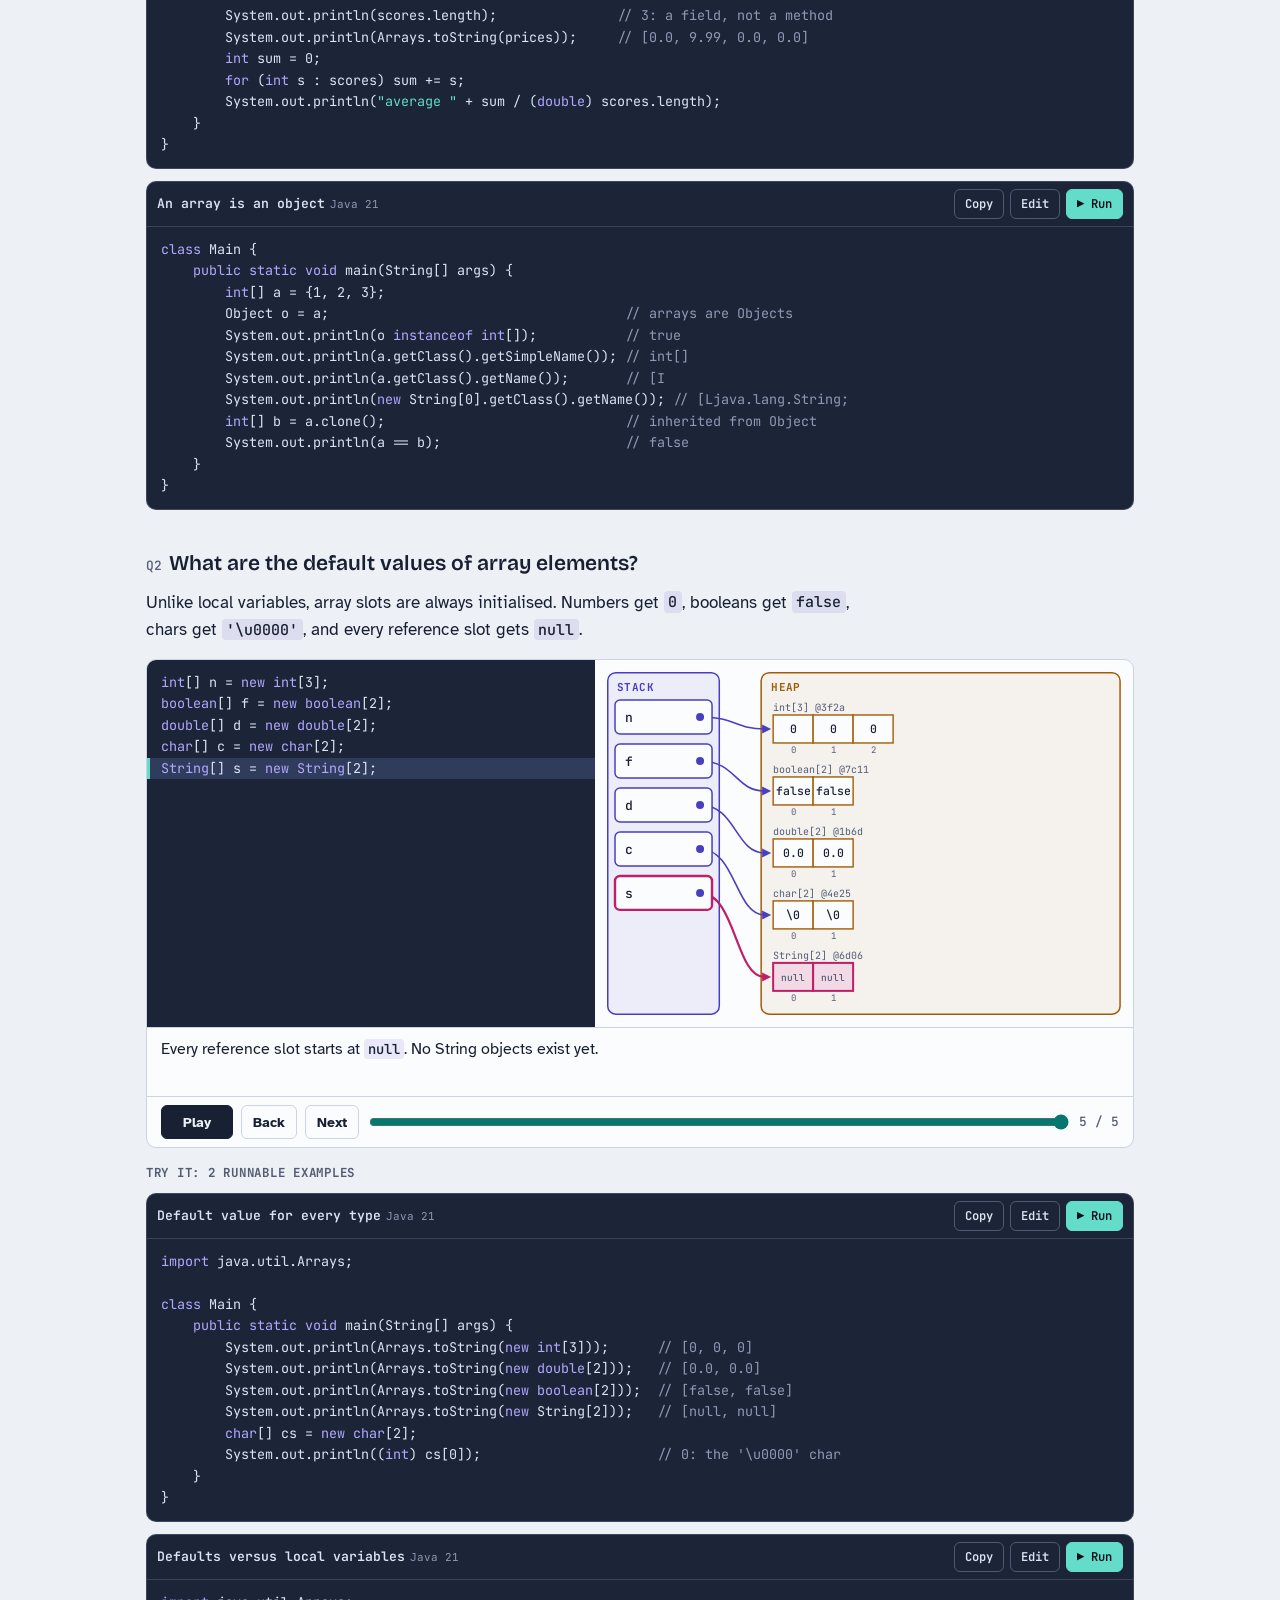
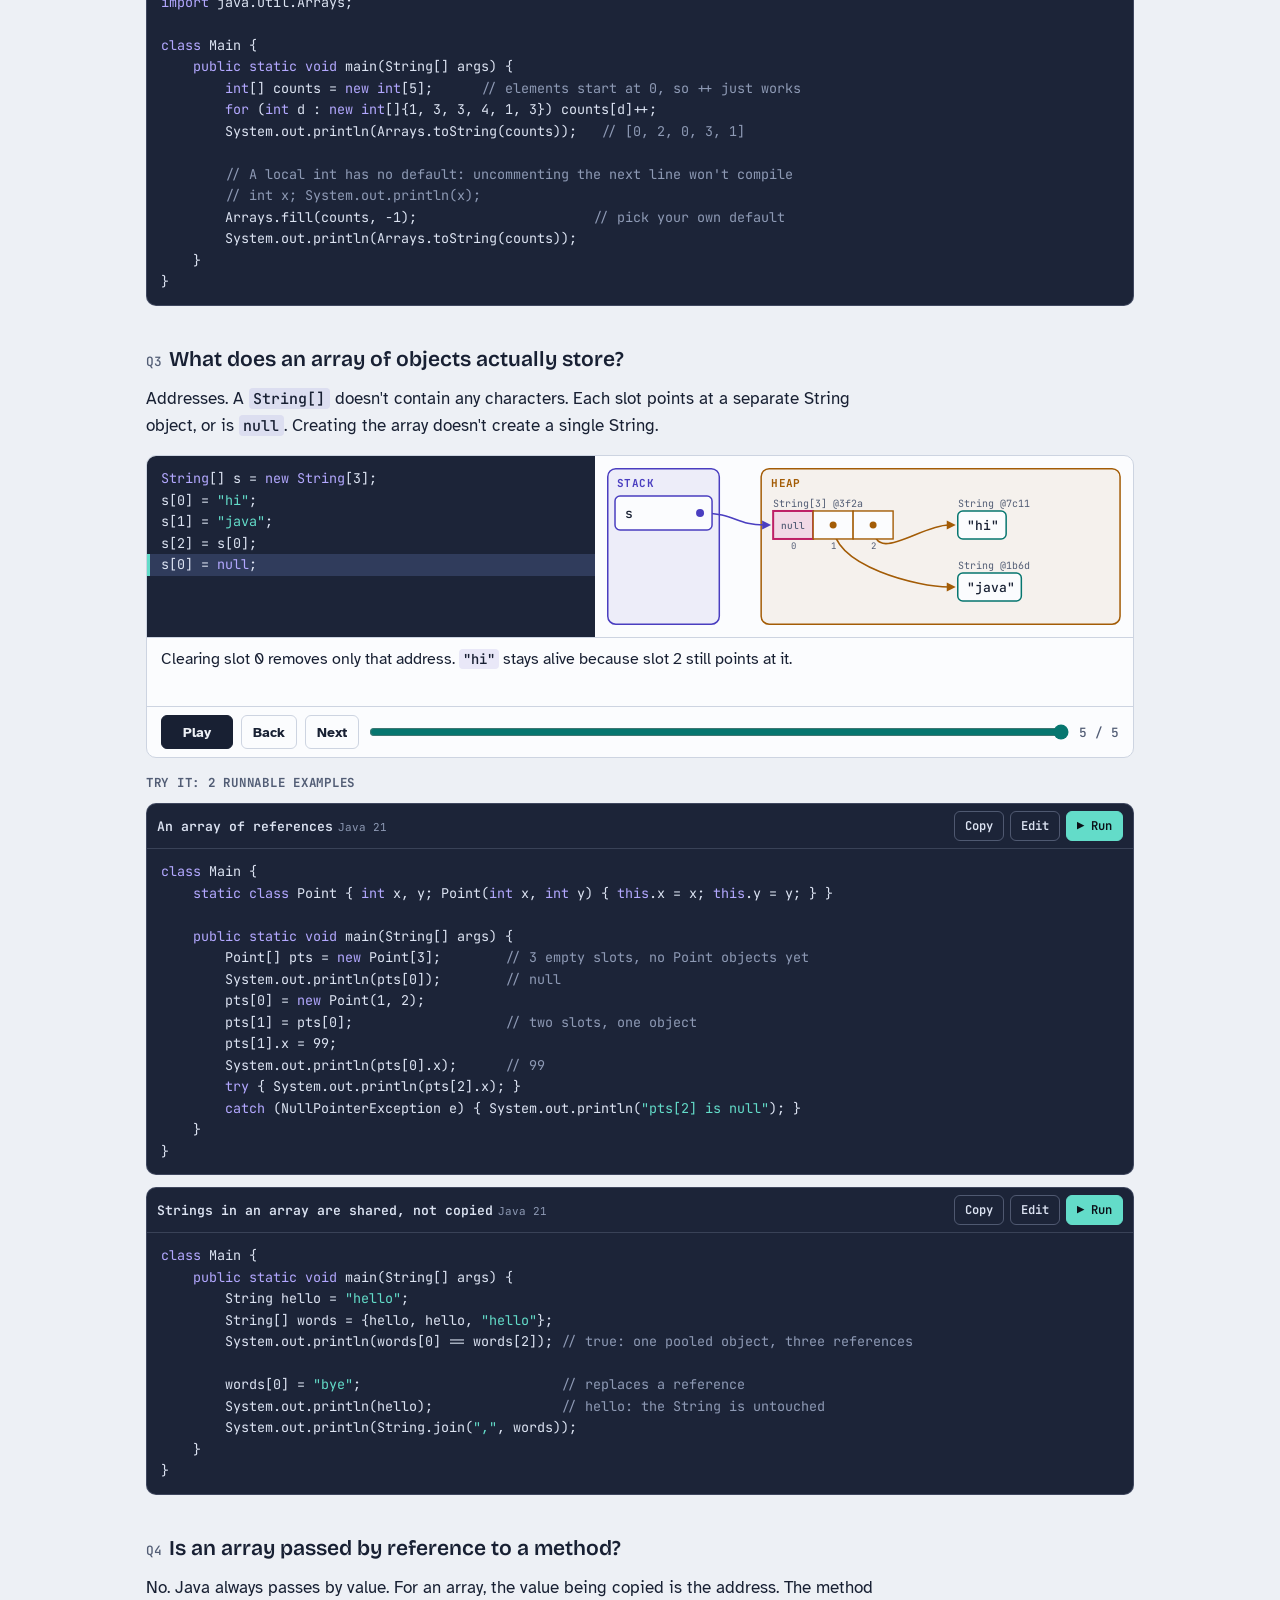
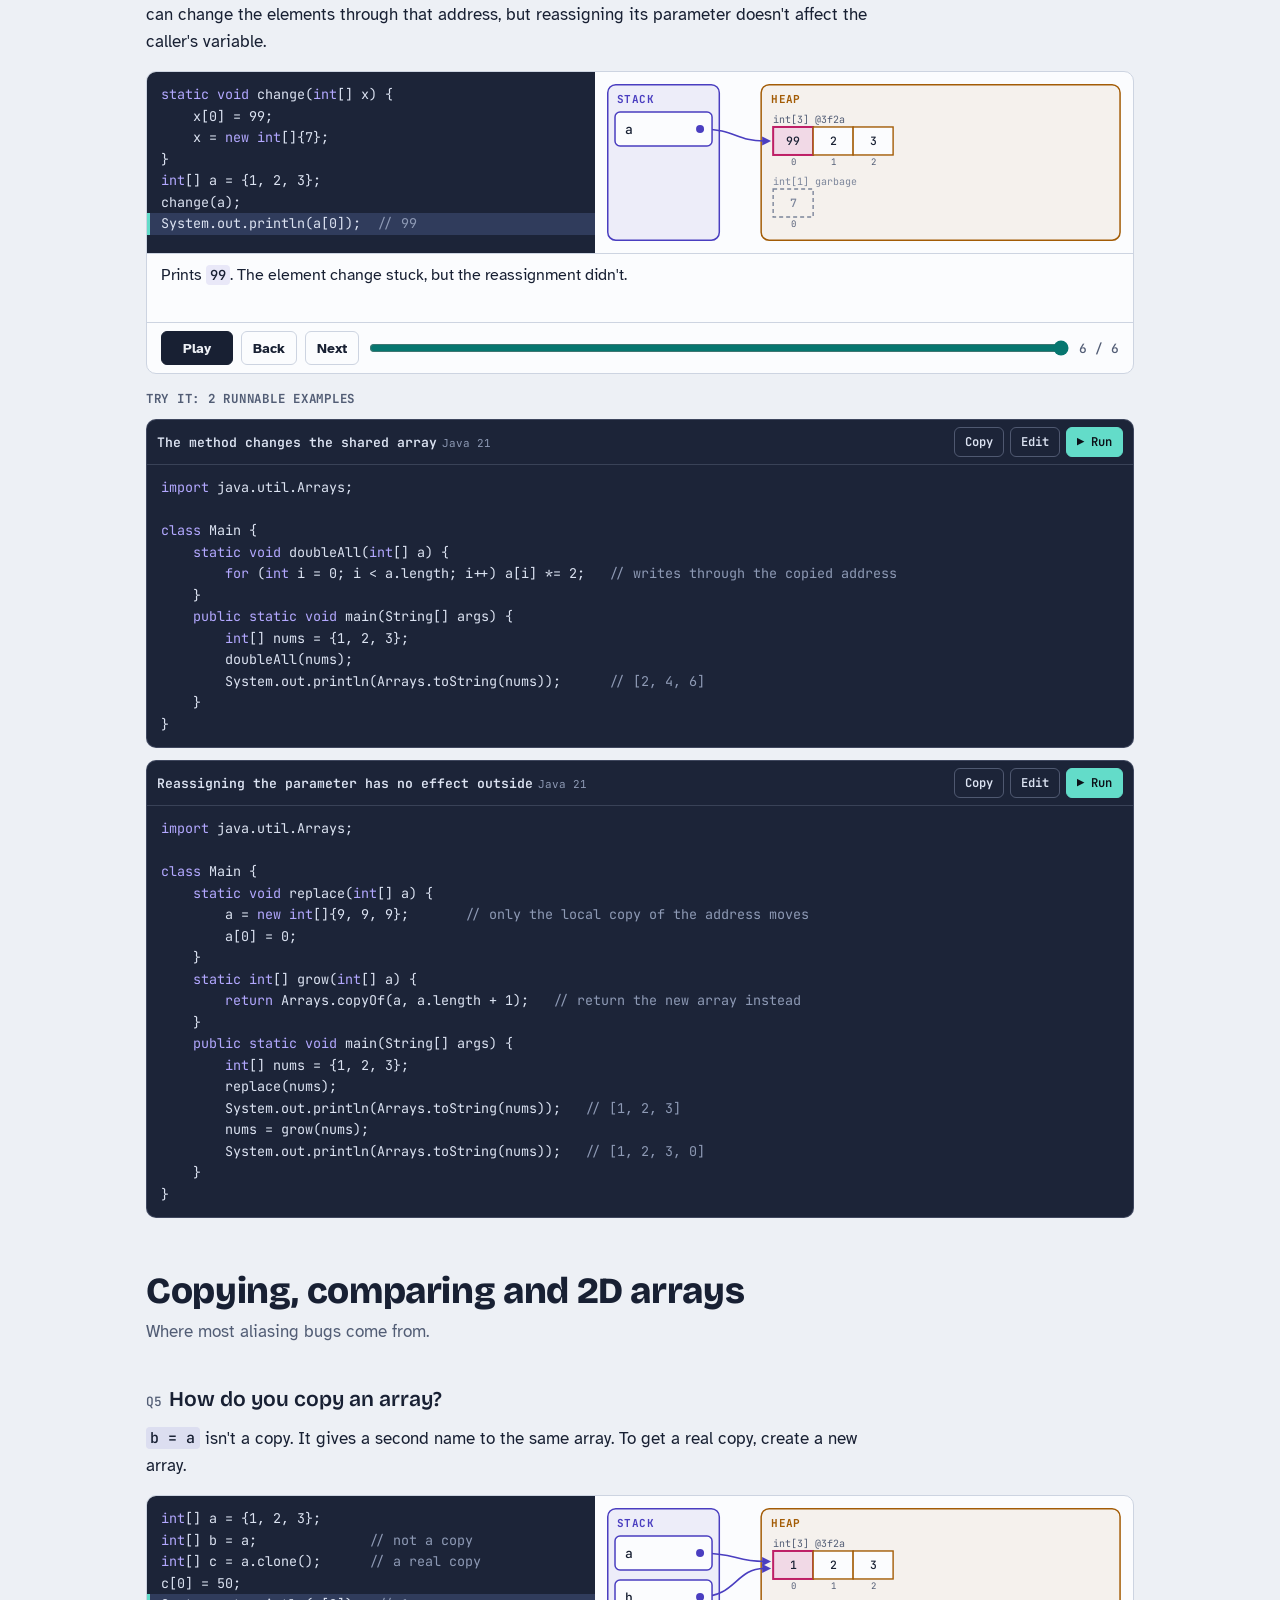
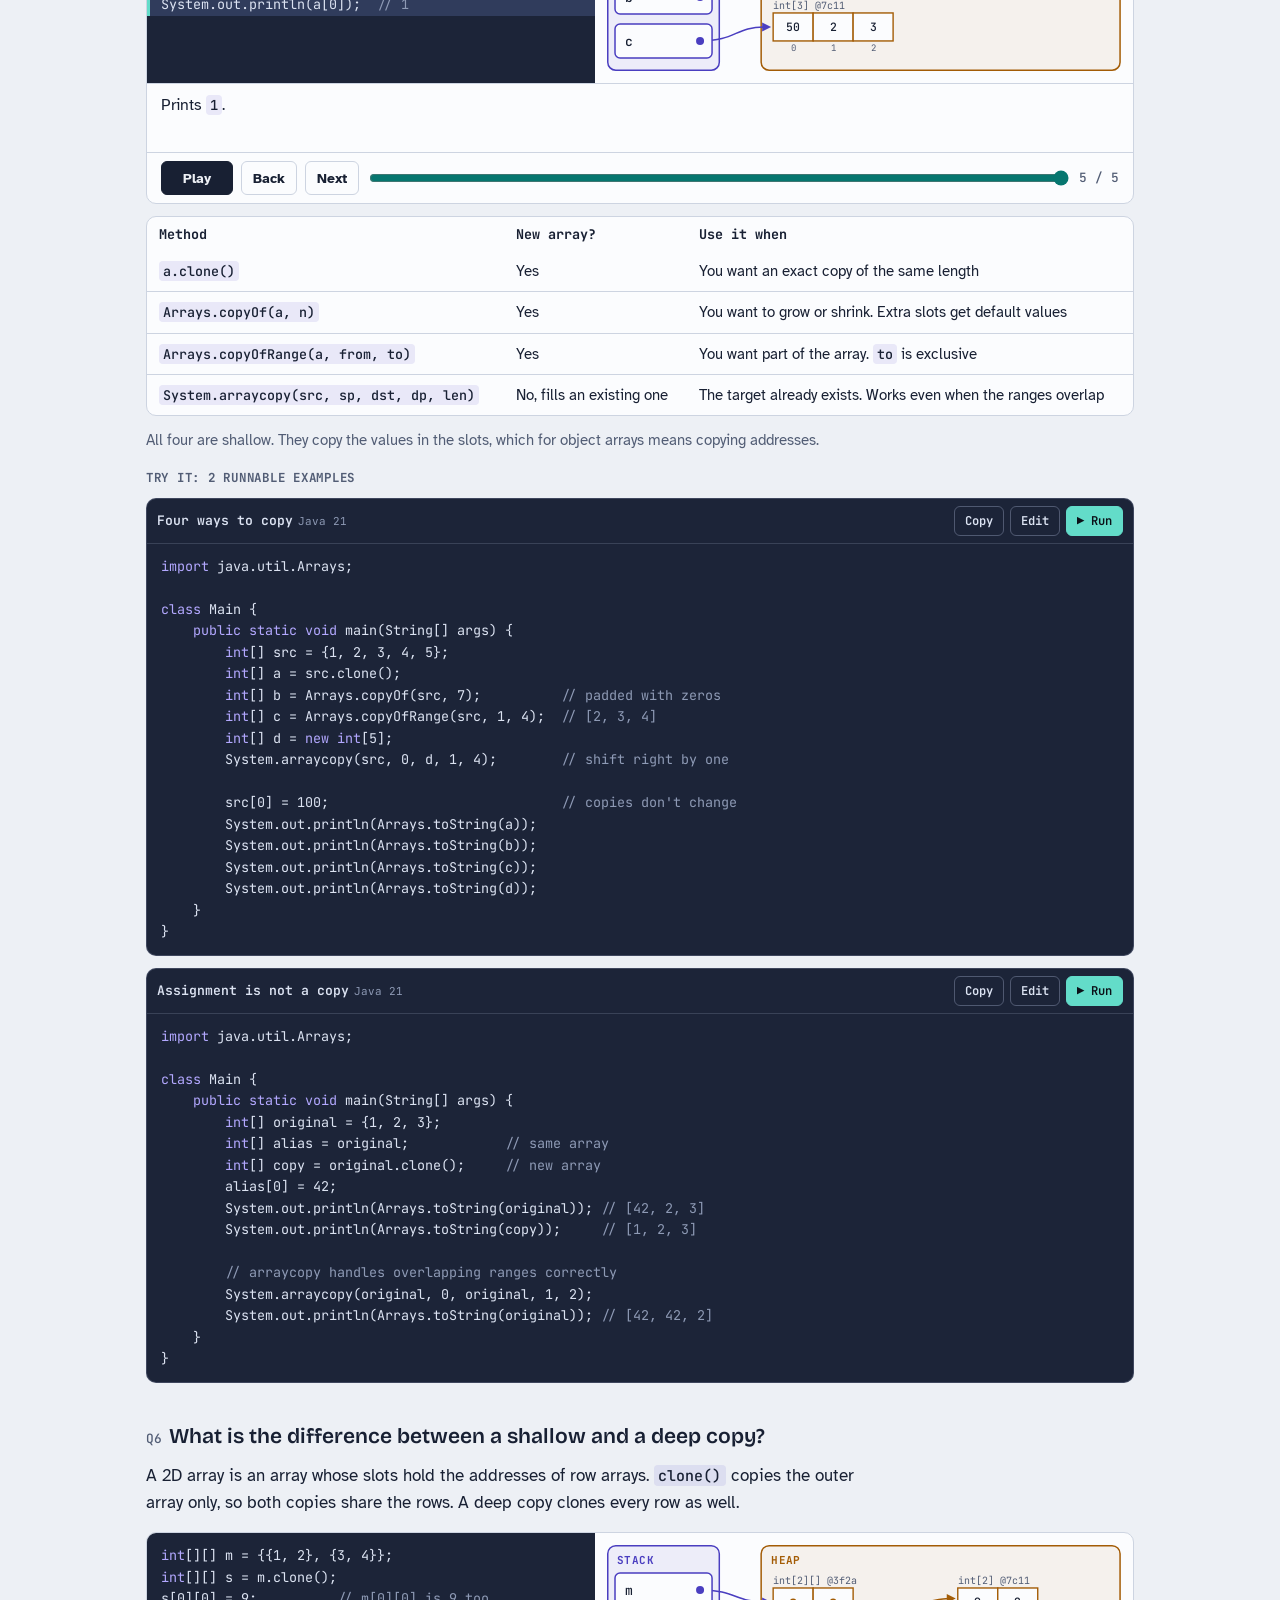
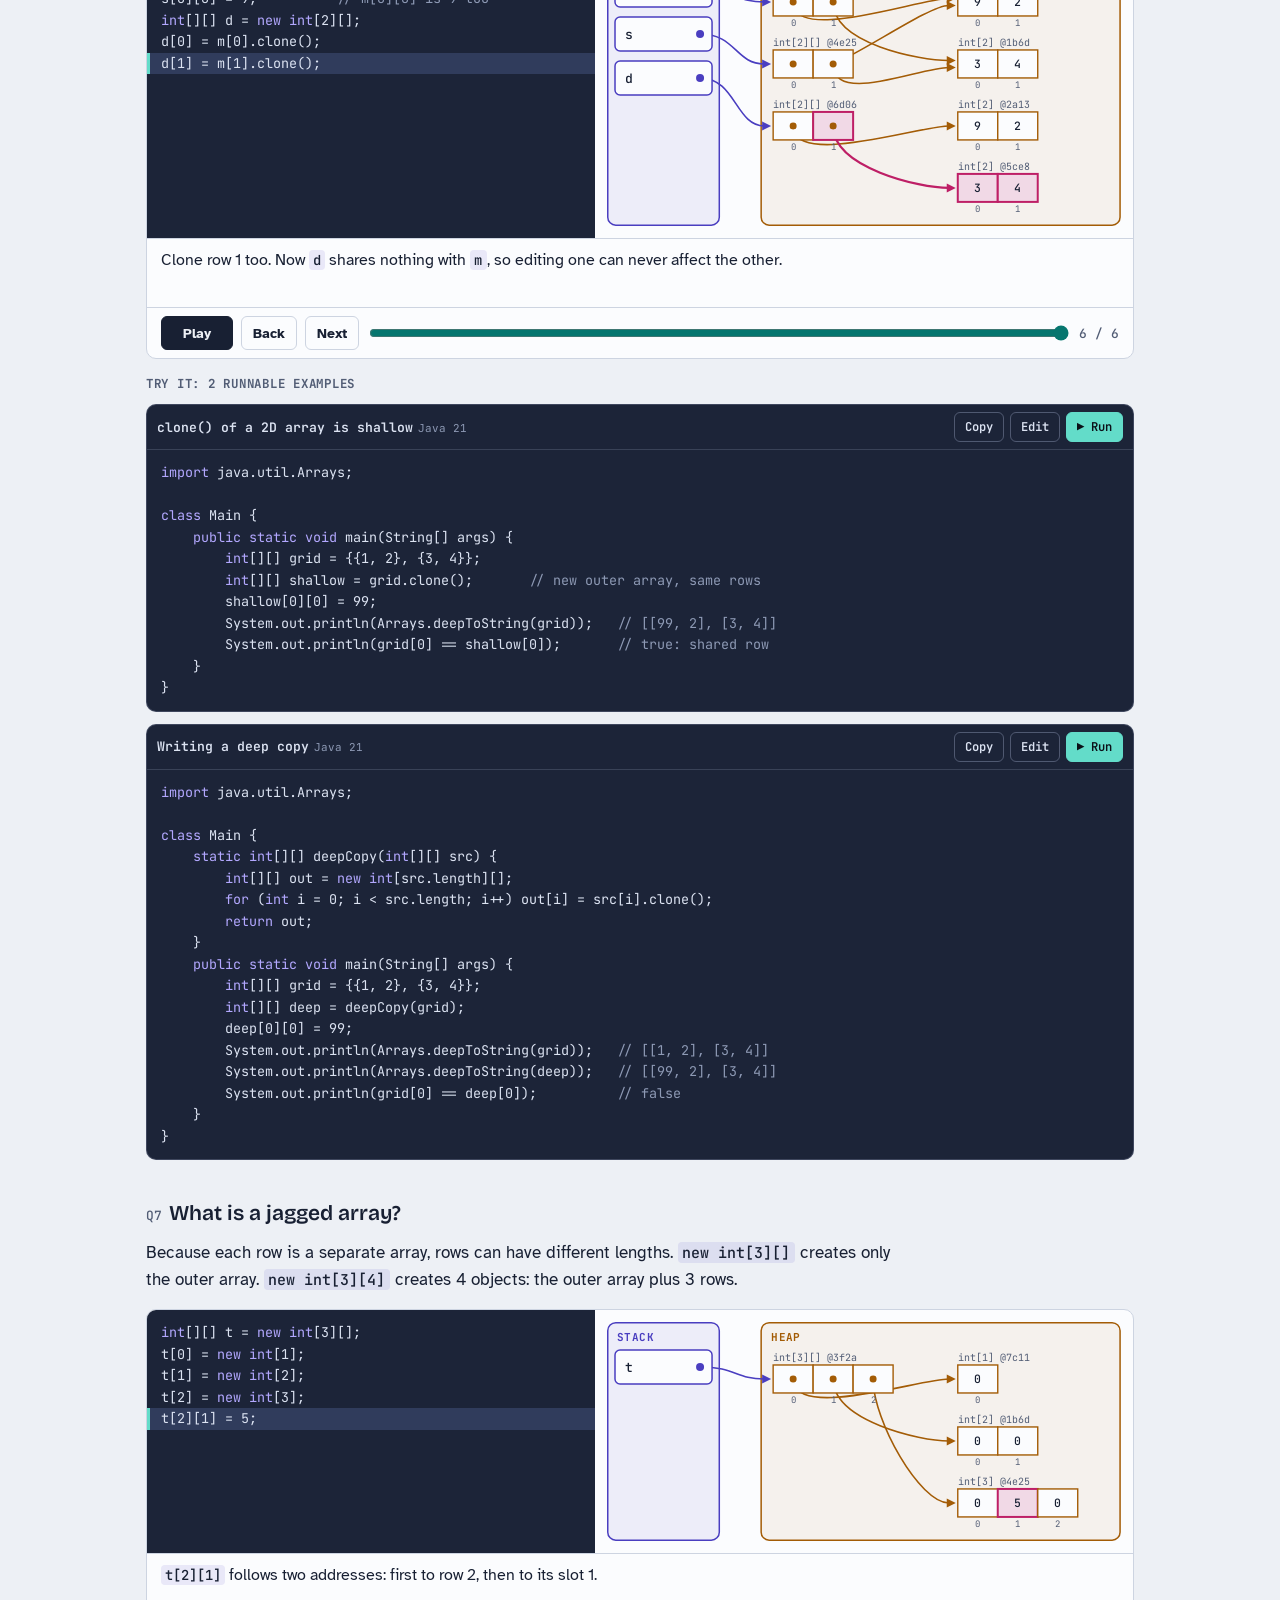
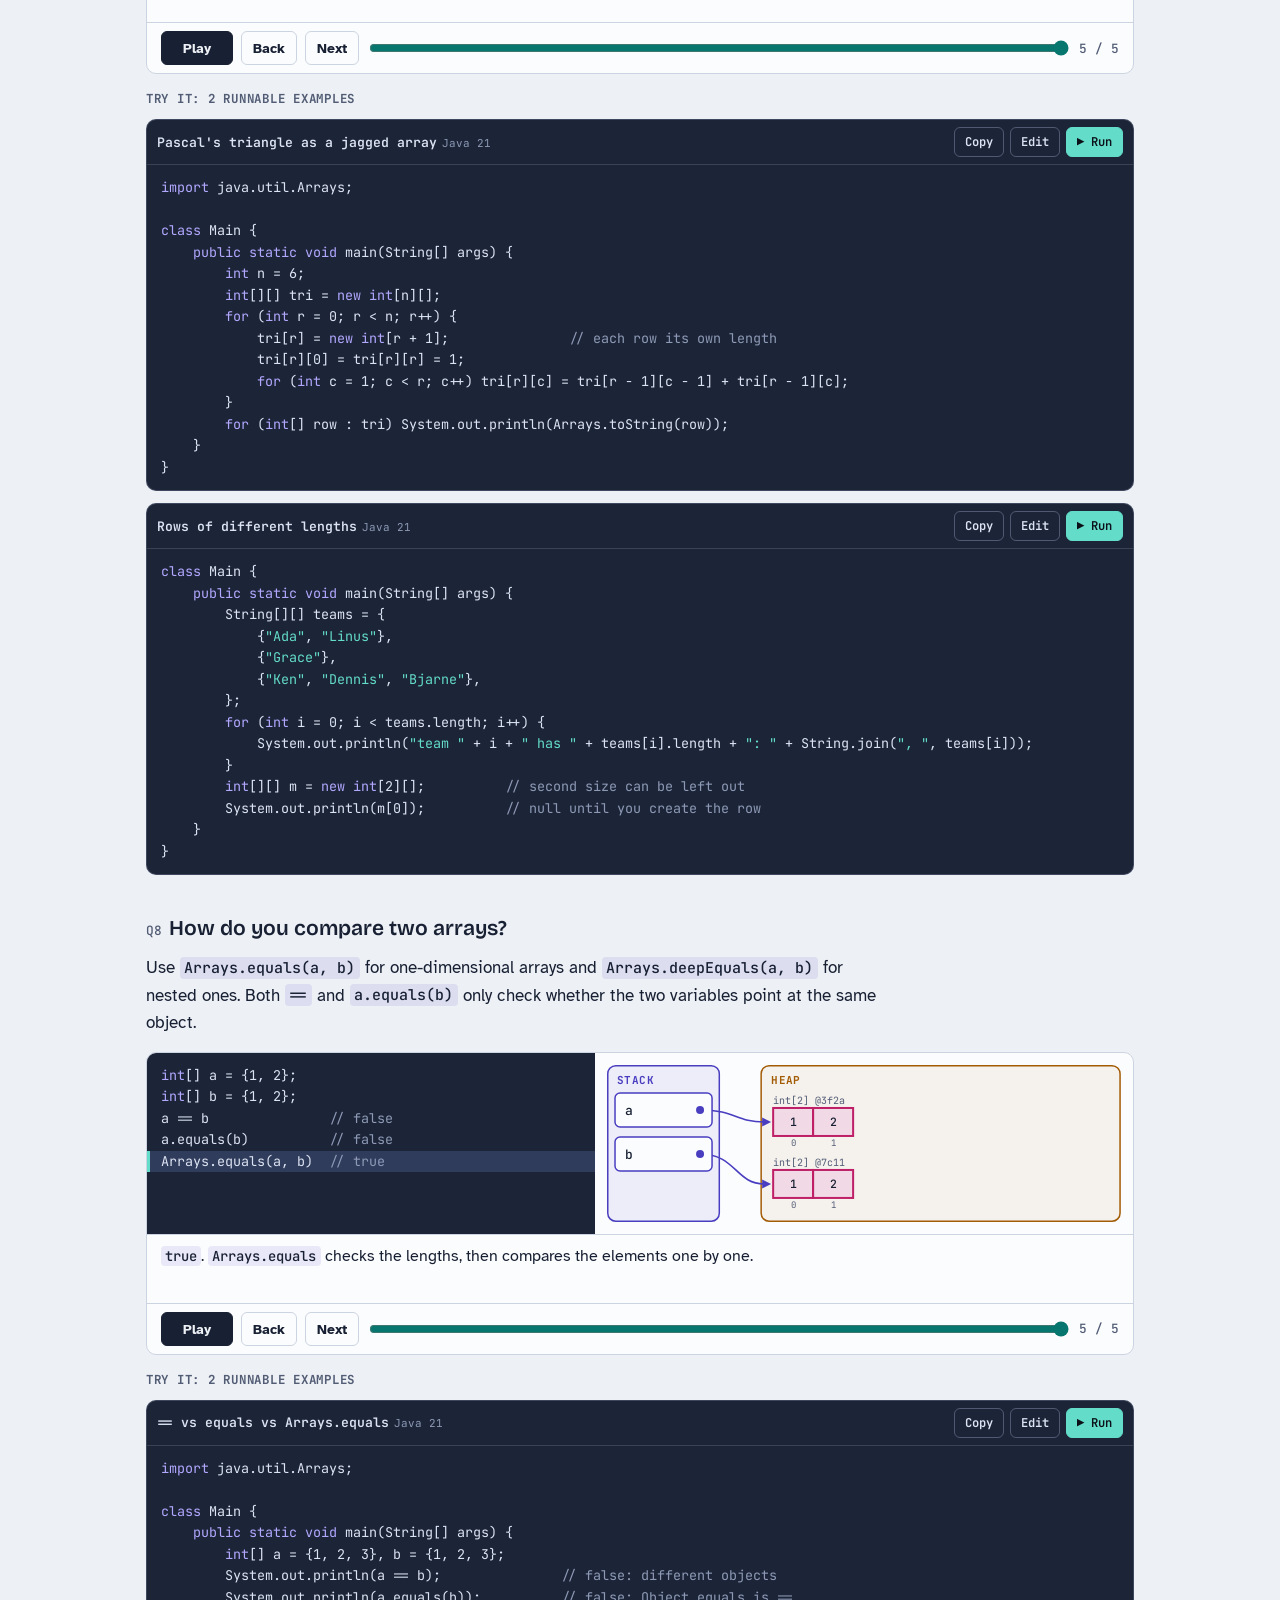
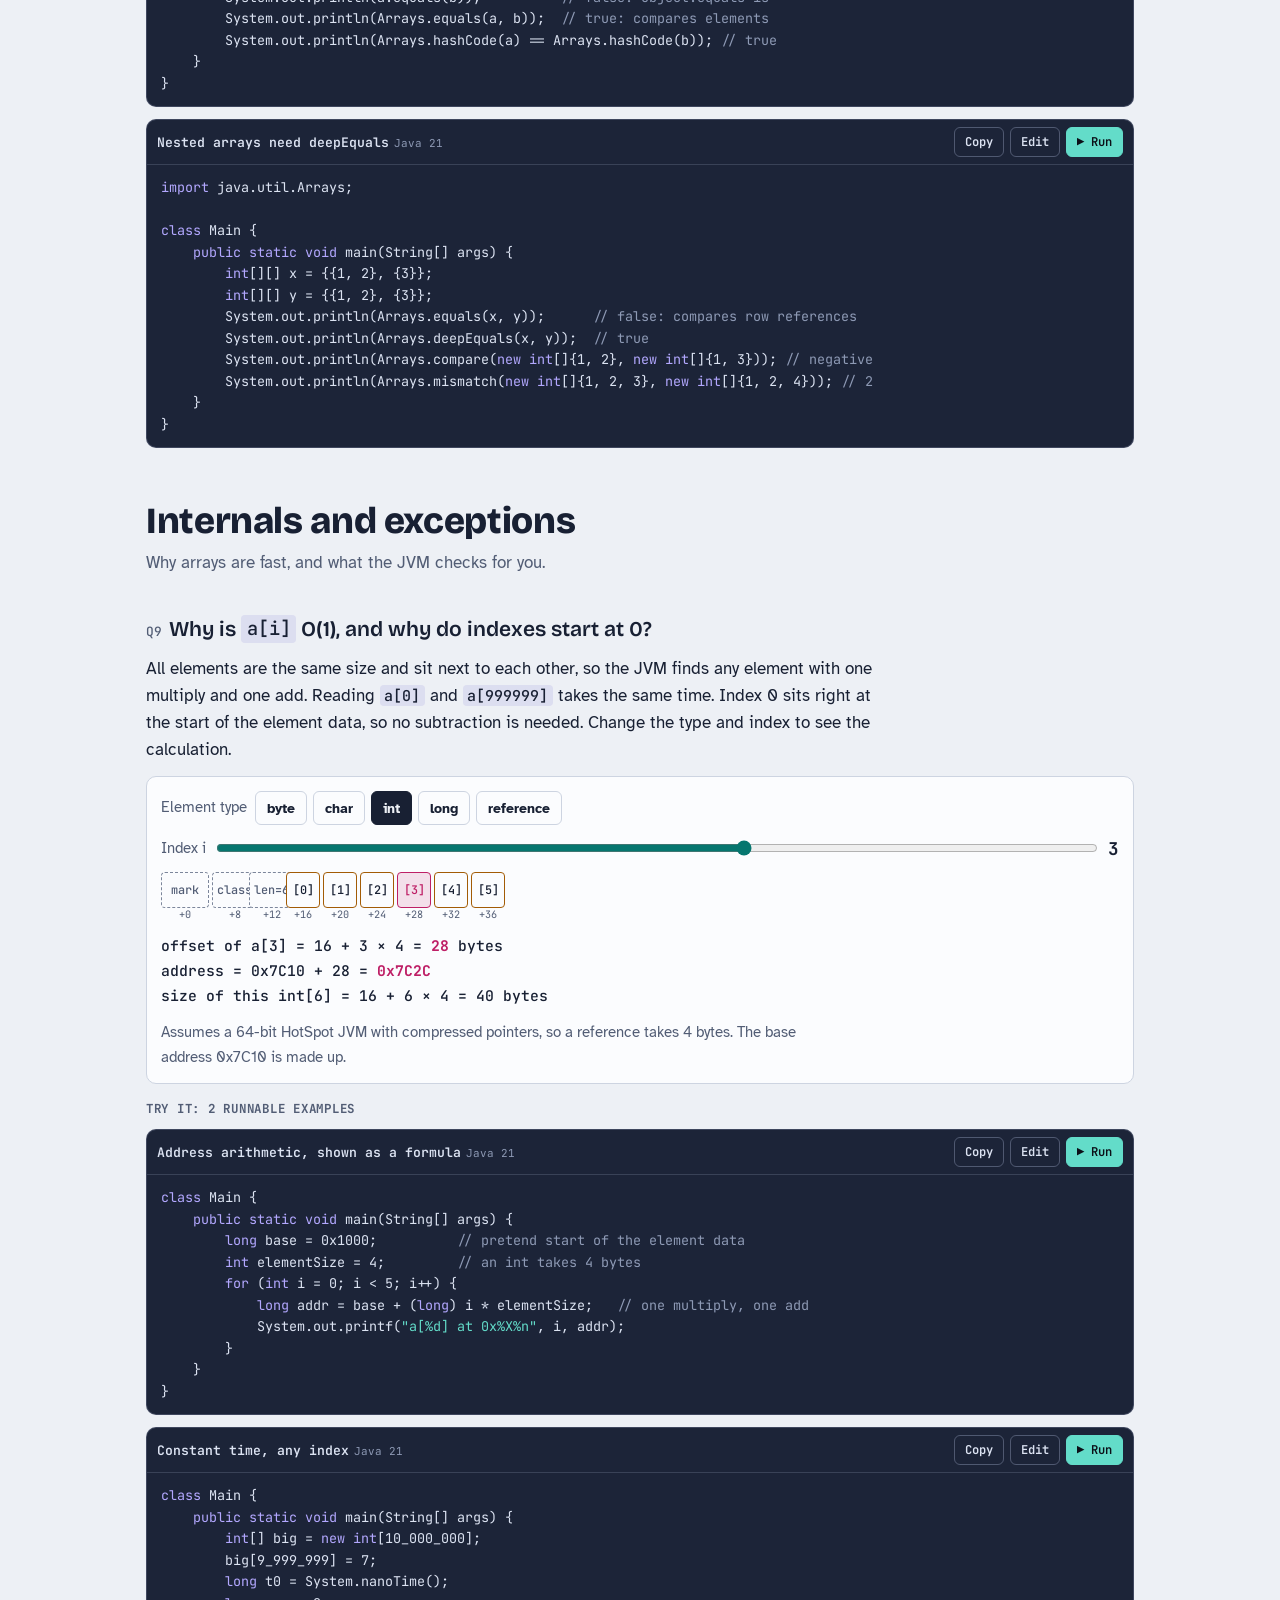
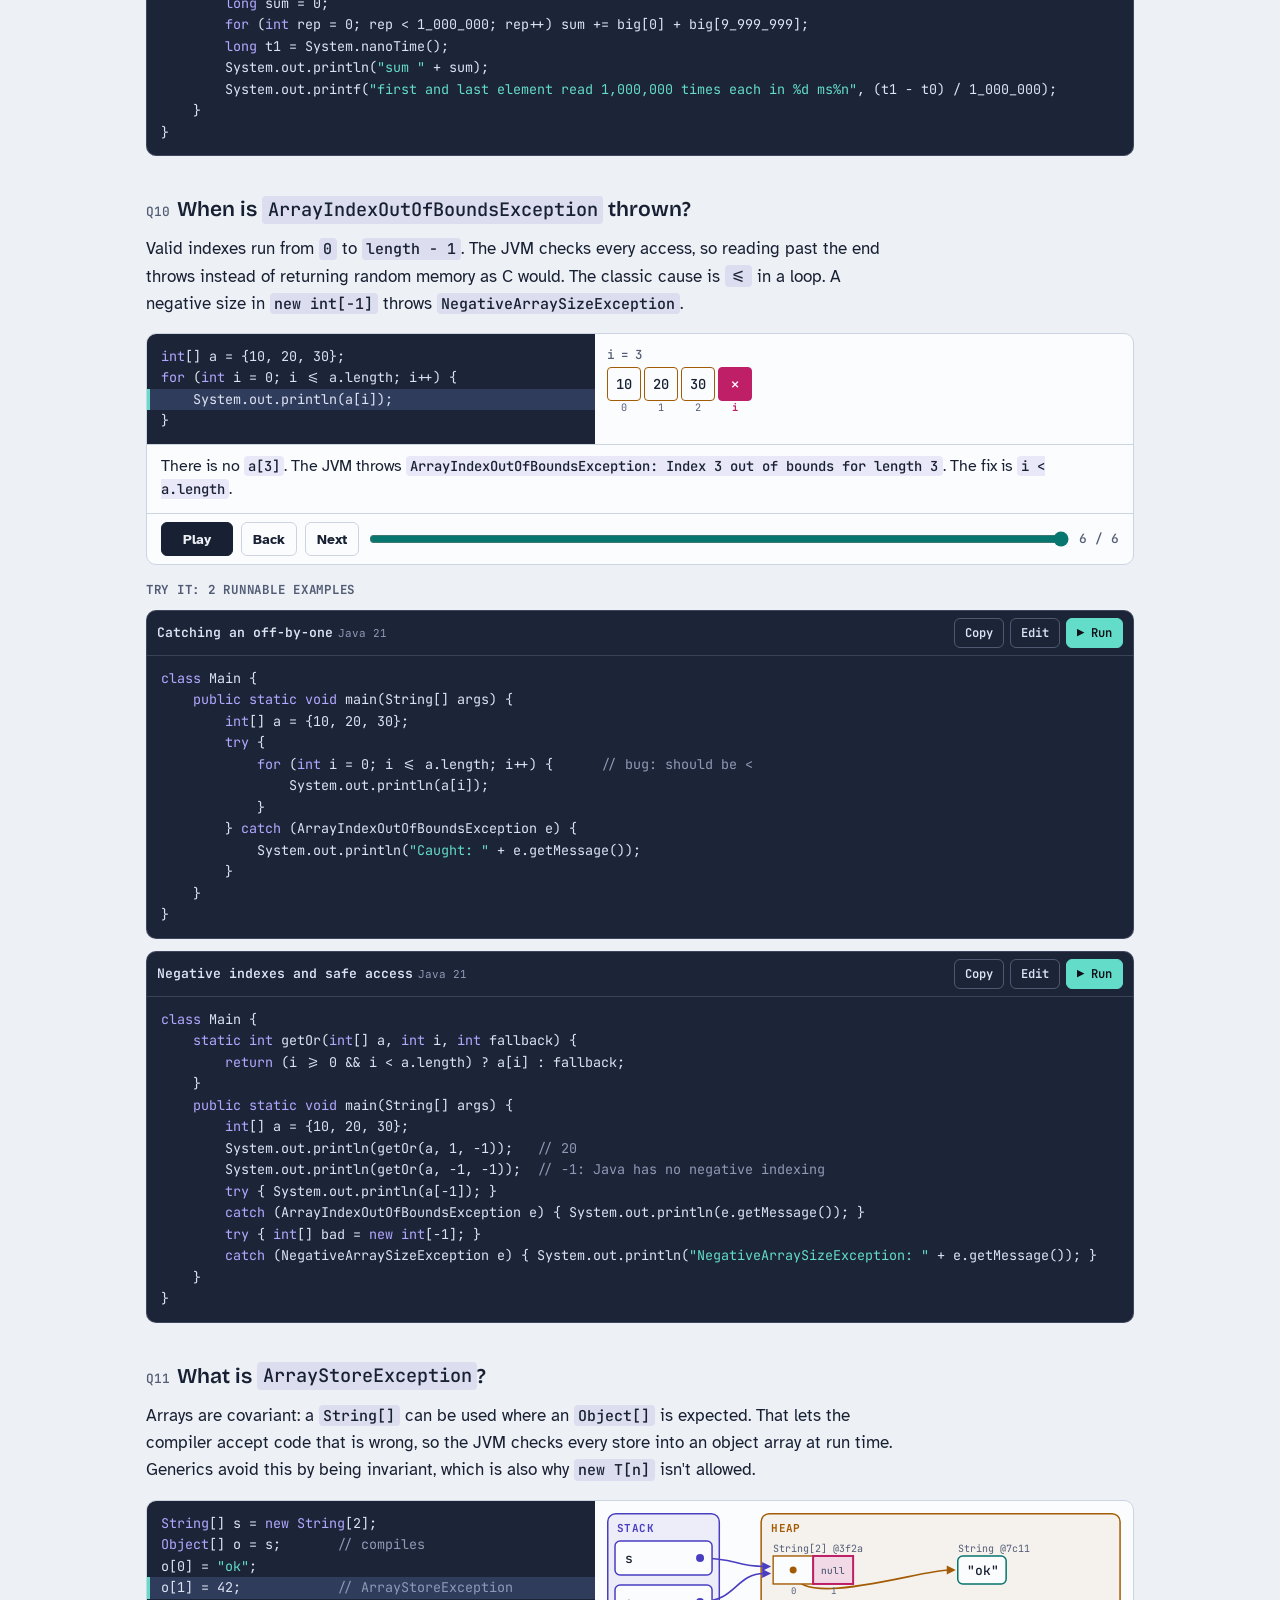
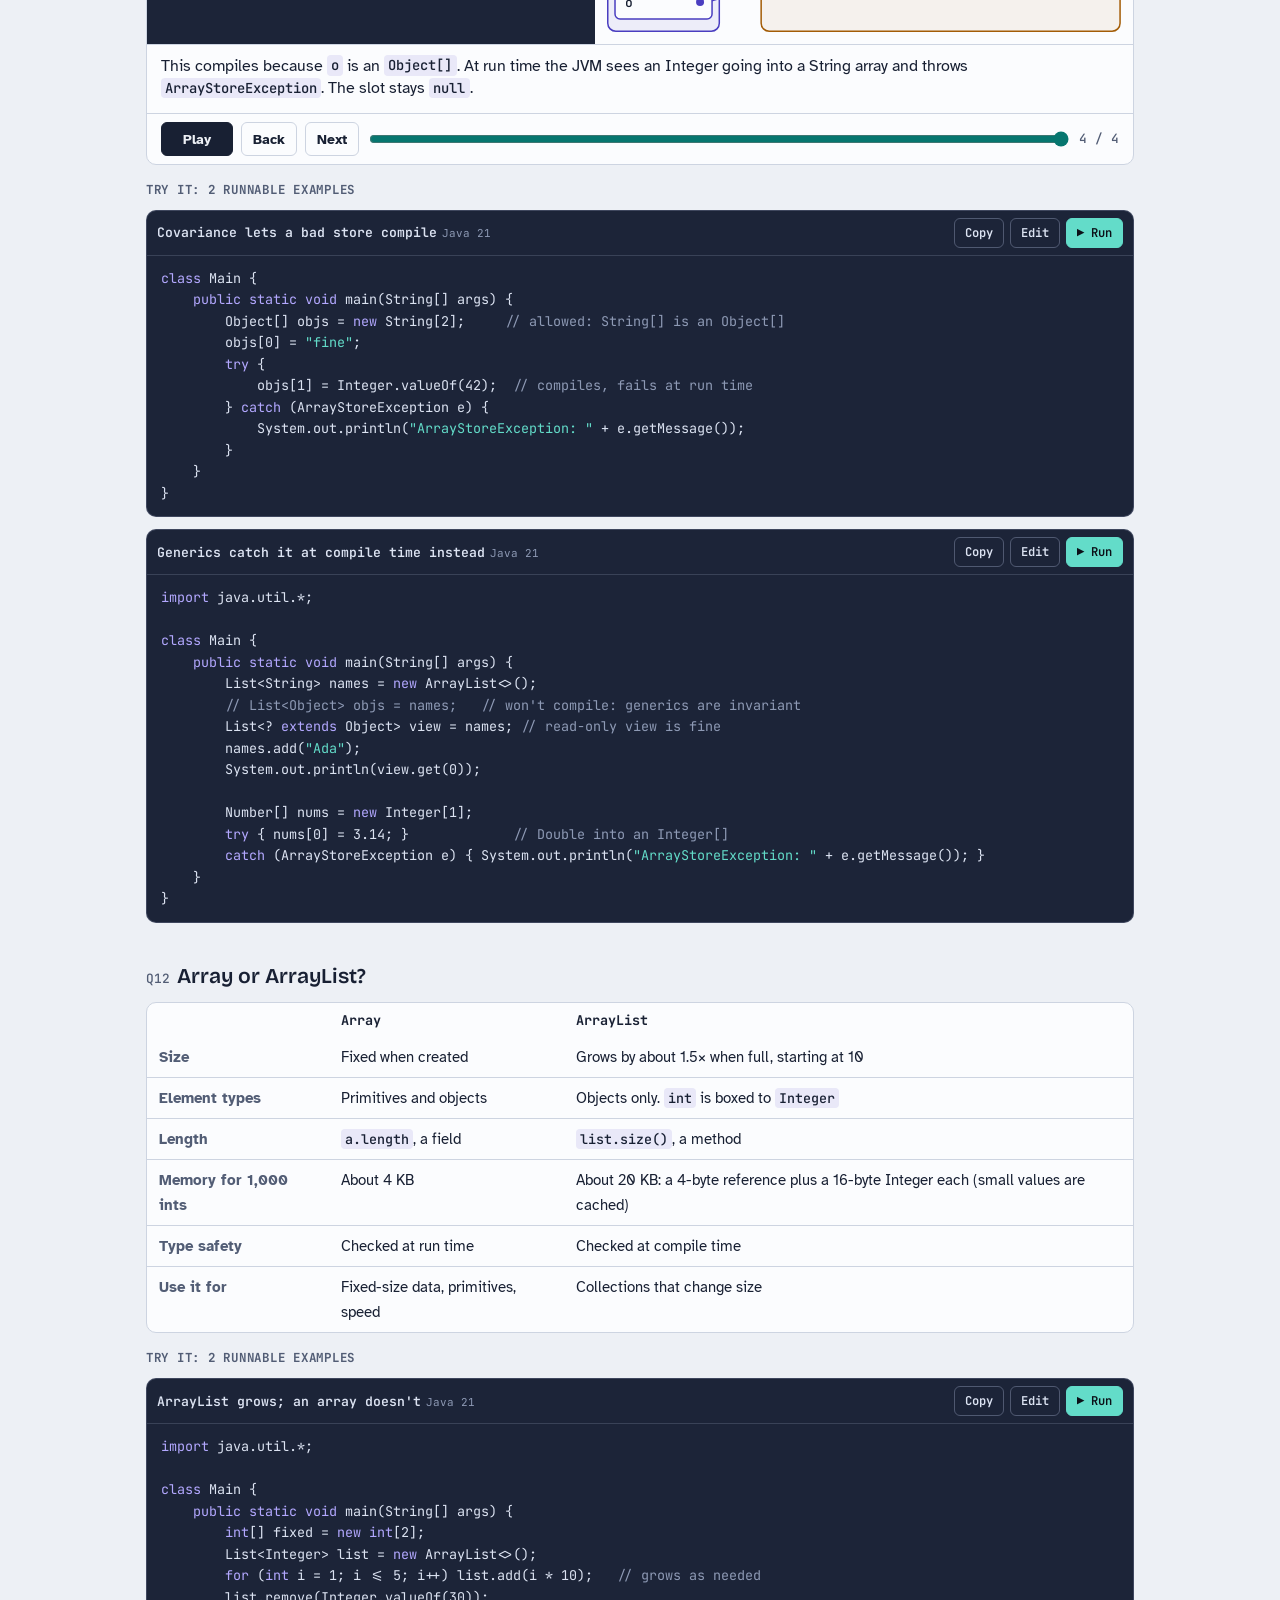
==== commit f042c8fc: "Add two runnable examples to every tutorial lesson - Python: a "Practice" section with 2 runnable ex" ====
--- a/tutorials/java-arrays/index.html
+++ b/tutorials/java-arrays/index.html
@@ -8,6 +8,7 @@
 <link rel="preconnect" href="https://fonts.gstatic.com" crossorigin>
 <link rel="stylesheet" href="https://fonts.googleapis.com/css2?family=Atkinson+Hyperlegible:ital,wght@0,400;0,700;1,400&family=Bricolage+Grotesque:opsz,wght@12..96,600;12..96,800&family=JetBrains+Mono:wght@400;500;700&display=swap">
 <link rel="stylesheet" href="style.css">
+<link rel="stylesheet" href="../../assets/java-runner.css">
 <link rel="stylesheet" href="../../assets/theme.css">
 <script src="../../assets/embed.js"></script>
 </head>
@@ -56,24 +57,144 @@
       </div>
       <figcaption class="say"><code>int[] nums = {10, 20, 30, 40, 50};</code> on a 64-bit HotSpot JVM. Small labels show each element's byte offset. Size: 16-byte header + 5 × 4 = 36 bytes, padded to 40.</figcaption>
     </figure>
+    <div class="jx">
+      <h4>Try it: 2 runnable examples</h4>
+      <pre class="jrun" data-title="Declare, fill and loop">import java.util.Arrays;
+
+class Main {
+    public static void main(String[] args) {
+        int[] scores = {90, 72, 85};         // literal: size fixed at 3
+        double[] prices = new double[4];     // all zeros
+        prices[1] = 9.99;
+
+        System.out.println(scores.length);               // 3: a field, not a method
+        System.out.println(Arrays.toString(prices));     // [0.0, 9.99, 0.0, 0.0]
+        int sum = 0;
+        for (int s : scores) sum += s;
+        System.out.println("average " + sum / (double) scores.length);
+    }
+}</pre>
+      <pre class="jrun" data-title="An array is an object">class Main {
+    public static void main(String[] args) {
+        int[] a = {1, 2, 3};
+        Object o = a;                                     // arrays are Objects
+        System.out.println(o instanceof int[]);           // true
+        System.out.println(a.getClass().getSimpleName()); // int[]
+        System.out.println(a.getClass().getName());       // [I
+        System.out.println(new String[0].getClass().getName()); // [Ljava.lang.String;
+        int[] b = a.clone();                              // inherited from Object
+        System.out.println(a == b);                       // false
+    }
+}</pre>
+    </div>
   </article>
 
   <article class="q">
     <h3><span class="n">Q2</span>What are the default values of array elements?</h3>
     <p>Unlike local variables, array slots are always initialised. Numbers get <code>0</code>, booleans get <code>false</code>, chars get <code>'\u0000'</code>, and every reference slot gets <code>null</code>.</p>
     <div data-scene="defaults"></div>
+    <div class="jx">
+      <h4>Try it: 2 runnable examples</h4>
+      <pre class="jrun" data-title="Default value for every type">import java.util.Arrays;
+
+class Main {
+    public static void main(String[] args) {
+        System.out.println(Arrays.toString(new int[3]));      // [0, 0, 0]
+        System.out.println(Arrays.toString(new double[2]));   // [0.0, 0.0]
+        System.out.println(Arrays.toString(new boolean[2]));  // [false, false]
+        System.out.println(Arrays.toString(new String[2]));   // [null, null]
+        char[] cs = new char[2];
+        System.out.println((int) cs[0]);                      // 0: the '\u0000' char
+    }
+}</pre>
+      <pre class="jrun" data-title="Defaults versus local variables">import java.util.Arrays;
+
+class Main {
+    public static void main(String[] args) {
+        int[] counts = new int[5];      // elements start at 0, so ++ just works
+        for (int d : new int[]{1, 3, 3, 4, 1, 3}) counts[d]++;
+        System.out.println(Arrays.toString(counts));   // [0, 2, 0, 3, 1]
+
+        // A local int has no default: uncommenting the next line won't compile
+        // int x; System.out.println(x);
+        Arrays.fill(counts, -1);                      // pick your own default
+        System.out.println(Arrays.toString(counts));
+    }
+}</pre>
+    </div>
   </article>
 
   <article class="q">
     <h3><span class="n">Q3</span>What does an array of objects actually store?</h3>
     <p>Addresses. A <code>String[]</code> doesn't contain any characters. Each slot points at a separate String object, or is <code>null</code>. Creating the array doesn't create a single String.</p>
     <div data-scene="refs"></div>
+    <div class="jx">
+      <h4>Try it: 2 runnable examples</h4>
+      <pre class="jrun" data-title="An array of references">class Main {
+    static class Point { int x, y; Point(int x, int y) { this.x = x; this.y = y; } }
+
+    public static void main(String[] args) {
+        Point[] pts = new Point[3];        // 3 empty slots, no Point objects yet
+        System.out.println(pts[0]);        // null
+        pts[0] = new Point(1, 2);
+        pts[1] = pts[0];                   // two slots, one object
+        pts[1].x = 99;
+        System.out.println(pts[0].x);      // 99
+        try { System.out.println(pts[2].x); }
+        catch (NullPointerException e) { System.out.println("pts[2] is null"); }
+    }
+}</pre>
+      <pre class="jrun" data-title="Strings in an array are shared, not copied">class Main {
+    public static void main(String[] args) {
+        String hello = "hello";
+        String[] words = {hello, hello, "hello"};
+        System.out.println(words[0] == words[2]); // true: one pooled object, three references
+
+        words[0] = "bye";                         // replaces a reference
+        System.out.println(hello);                // hello: the String is untouched
+        System.out.println(String.join(",", words));
+    }
+}</pre>
+    </div>
   </article>
 
   <article class="q">
     <h3><span class="n">Q4</span>Is an array passed by reference to a method?</h3>
     <p>No. Java always passes by value. For an array, the value being copied is the address. The method can change the elements through that address, but reassigning its parameter doesn't affect the caller's variable.</p>
     <div data-scene="method"></div>
+    <div class="jx">
+      <h4>Try it: 2 runnable examples</h4>
+      <pre class="jrun" data-title="The method changes the shared array">import java.util.Arrays;
+
+class Main {
+    static void doubleAll(int[] a) {
+        for (int i = 0; i &lt; a.length; i++) a[i] *= 2;   // writes through the copied address
+    }
+    public static void main(String[] args) {
+        int[] nums = {1, 2, 3};
+        doubleAll(nums);
+        System.out.println(Arrays.toString(nums));      // [2, 4, 6]
+    }
+}</pre>
+      <pre class="jrun" data-title="Reassigning the parameter has no effect outside">import java.util.Arrays;
+
+class Main {
+    static void replace(int[] a) {
+        a = new int[]{9, 9, 9};       // only the local copy of the address moves
+        a[0] = 0;
+    }
+    static int[] grow(int[] a) {
+        return Arrays.copyOf(a, a.length + 1);   // return the new array instead
+    }
+    public static void main(String[] args) {
+        int[] nums = {1, 2, 3};
+        replace(nums);
+        System.out.println(Arrays.toString(nums));   // [1, 2, 3]
+        nums = grow(nums);
+        System.out.println(Arrays.toString(nums));   // [1, 2, 3, 0]
+    }
+}</pre>
+    </div>
   </article>
 </section>
 
@@ -94,24 +215,149 @@
       </tbody>
     </table></div>
     <p class="note">All four are shallow. They copy the values in the slots, which for object arrays means copying addresses.</p>
+    <div class="jx">
+      <h4>Try it: 2 runnable examples</h4>
+      <pre class="jrun" data-title="Four ways to copy">import java.util.Arrays;
+
+class Main {
+    public static void main(String[] args) {
+        int[] src = {1, 2, 3, 4, 5};
+        int[] a = src.clone();
+        int[] b = Arrays.copyOf(src, 7);          // padded with zeros
+        int[] c = Arrays.copyOfRange(src, 1, 4);  // [2, 3, 4]
+        int[] d = new int[5];
+        System.arraycopy(src, 0, d, 1, 4);        // shift right by one
+
+        src[0] = 100;                             // copies don't change
+        System.out.println(Arrays.toString(a));
+        System.out.println(Arrays.toString(b));
+        System.out.println(Arrays.toString(c));
+        System.out.println(Arrays.toString(d));
+    }
+}</pre>
+      <pre class="jrun" data-title="Assignment is not a copy">import java.util.Arrays;
+
+class Main {
+    public static void main(String[] args) {
+        int[] original = {1, 2, 3};
+        int[] alias = original;            // same array
+        int[] copy = original.clone();     // new array
+        alias[0] = 42;
+        System.out.println(Arrays.toString(original)); // [42, 2, 3]
+        System.out.println(Arrays.toString(copy));     // [1, 2, 3]
+
+        // arraycopy handles overlapping ranges correctly
+        System.arraycopy(original, 0, original, 1, 2);
+        System.out.println(Arrays.toString(original)); // [42, 42, 2]
+    }
+}</pre>
+    </div>
   </article>
 
   <article class="q">
     <h3><span class="n">Q6</span>What is the difference between a shallow and a deep copy?</h3>
     <p>A 2D array is an array whose slots hold the addresses of row arrays. <code>clone()</code> copies the outer array only, so both copies share the rows. A deep copy clones every row as well.</p>
     <div data-scene="deep"></div>
+    <div class="jx">
+      <h4>Try it: 2 runnable examples</h4>
+      <pre class="jrun" data-title="clone() of a 2D array is shallow">import java.util.Arrays;
+
+class Main {
+    public static void main(String[] args) {
+        int[][] grid = {{1, 2}, {3, 4}};
+        int[][] shallow = grid.clone();       // new outer array, same rows
+        shallow[0][0] = 99;
+        System.out.println(Arrays.deepToString(grid));   // [[99, 2], [3, 4]]
+        System.out.println(grid[0] == shallow[0]);       // true: shared row
+    }
+}</pre>
+      <pre class="jrun" data-title="Writing a deep copy">import java.util.Arrays;
+
+class Main {
+    static int[][] deepCopy(int[][] src) {
+        int[][] out = new int[src.length][];
+        for (int i = 0; i &lt; src.length; i++) out[i] = src[i].clone();
+        return out;
+    }
+    public static void main(String[] args) {
+        int[][] grid = {{1, 2}, {3, 4}};
+        int[][] deep = deepCopy(grid);
+        deep[0][0] = 99;
+        System.out.println(Arrays.deepToString(grid));   // [[1, 2], [3, 4]]
+        System.out.println(Arrays.deepToString(deep));   // [[99, 2], [3, 4]]
+        System.out.println(grid[0] == deep[0]);          // false
+    }
+}</pre>
+    </div>
   </article>
 
   <article class="q">
     <h3><span class="n">Q7</span>What is a jagged array?</h3>
     <p>Because each row is a separate array, rows can have different lengths. <code>new int[3][]</code> creates only the outer array. <code>new int[3][4]</code> creates 4 objects: the outer array plus 3 rows.</p>
     <div data-scene="jagged"></div>
+    <div class="jx">
+      <h4>Try it: 2 runnable examples</h4>
+      <pre class="jrun" data-title="Pascal's triangle as a jagged array">import java.util.Arrays;
+
+class Main {
+    public static void main(String[] args) {
+        int n = 6;
+        int[][] tri = new int[n][];
+        for (int r = 0; r &lt; n; r++) {
+            tri[r] = new int[r + 1];               // each row its own length
+            tri[r][0] = tri[r][r] = 1;
+            for (int c = 1; c &lt; r; c++) tri[r][c] = tri[r - 1][c - 1] + tri[r - 1][c];
+        }
+        for (int[] row : tri) System.out.println(Arrays.toString(row));
+    }
+}</pre>
+      <pre class="jrun" data-title="Rows of different lengths">class Main {
+    public static void main(String[] args) {
+        String[][] teams = {
+            {"Ada", "Linus"},
+            {"Grace"},
+            {"Ken", "Dennis", "Bjarne"},
+        };
+        for (int i = 0; i &lt; teams.length; i++) {
+            System.out.println("team " + i + " has " + teams[i].length + ": " + String.join(", ", teams[i]));
+        }
+        int[][] m = new int[2][];          // second size can be left out
+        System.out.println(m[0]);          // null until you create the row
+    }
+}</pre>
+    </div>
   </article>
 
   <article class="q">
     <h3><span class="n">Q8</span>How do you compare two arrays?</h3>
     <p>Use <code>Arrays.equals(a, b)</code> for one-dimensional arrays and <code>Arrays.deepEquals(a, b)</code> for nested ones. Both <code>==</code> and <code>a.equals(b)</code> only check whether the two variables point at the same object.</p>
     <div data-scene="eq"></div>
+    <div class="jx">
+      <h4>Try it: 2 runnable examples</h4>
+      <pre class="jrun" data-title="== vs equals vs Arrays.equals">import java.util.Arrays;
+
+class Main {
+    public static void main(String[] args) {
+        int[] a = {1, 2, 3}, b = {1, 2, 3};
+        System.out.println(a == b);               // false: different objects
+        System.out.println(a.equals(b));          // false: Object.equals is ==
+        System.out.println(Arrays.equals(a, b));  // true: compares elements
+        System.out.println(Arrays.hashCode(a) == Arrays.hashCode(b)); // true
+    }
+}</pre>
+      <pre class="jrun" data-title="Nested arrays need deepEquals">import java.util.Arrays;
+
+class Main {
+    public static void main(String[] args) {
+        int[][] x = {{1, 2}, {3}};
+        int[][] y = {{1, 2}, {3}};
+        System.out.println(Arrays.equals(x, y));      // false: compares row references
+        System.out.println(Arrays.deepEquals(x, y));  // true
+        System.out.println(Arrays.compare(new int[]{1, 2}, new int[]{1, 3})); // negative
+        System.out.println(Arrays.mismatch(new int[]{1, 2, 3}, new int[]{1, 2, 4})); // 2
+    }
+}</pre>
+    </div>
   </article>
 </section>
 
@@ -128,18 +374,101 @@
       <div class="calc" id="ofCalc" aria-live="polite"></div>
       <p class="note">Assumes a 64-bit HotSpot JVM with compressed pointers, so a reference takes 4 bytes. The base address 0x7C10 is made up.</p>
     </div>
+    <div class="jx">
+      <h4>Try it: 2 runnable examples</h4>
+      <pre class="jrun" data-title="Address arithmetic, shown as a formula">class Main {
+    public static void main(String[] args) {
+        long base = 0x1000;          // pretend start of the element data
+        int elementSize = 4;         // an int takes 4 bytes
+        for (int i = 0; i &lt; 5; i++) {
+            long addr = base + (long) i * elementSize;   // one multiply, one add
+            System.out.printf("a[%d] at 0x%X%n", i, addr);
+        }
+    }
+}</pre>
+      <pre class="jrun" data-title="Constant time, any index">class Main {
+    public static void main(String[] args) {
+        int[] big = new int[10_000_000];
+        big[9_999_999] = 7;
+        long t0 = System.nanoTime();
+        long sum = 0;
+        for (int rep = 0; rep &lt; 1_000_000; rep++) sum += big[0] + big[9_999_999];
+        long t1 = System.nanoTime();
+        System.out.println("sum " + sum);
+        System.out.printf("first and last element read 1,000,000 times each in %d ms%n", (t1 - t0) / 1_000_000);
+    }
+}</pre>
+    </div>
   </article>
 
   <article class="q">
     <h3><span class="n">Q10</span>When is <code>ArrayIndexOutOfBoundsException</code> thrown?</h3>
     <p>Valid indexes run from <code>0</code> to <code>length - 1</code>. The JVM checks every access, so reading past the end throws instead of returning random memory as C would. The classic cause is <code>&lt;=</code> in a loop. A negative size in <code>new int[-1]</code> throws <code>NegativeArraySizeException</code>.</p>
     <div data-scene="bounds"></div>
+    <div class="jx">
+      <h4>Try it: 2 runnable examples</h4>
+      <pre class="jrun" data-title="Catching an off-by-one">class Main {
+    public static void main(String[] args) {
+        int[] a = {10, 20, 30};
+        try {
+            for (int i = 0; i &lt;= a.length; i++) {      // bug: should be &lt;
+                System.out.println(a[i]);
+            }
+        } catch (ArrayIndexOutOfBoundsException e) {
+            System.out.println("Caught: " + e.getMessage());
+        }
+    }
+}</pre>
+      <pre class="jrun" data-title="Negative indexes and safe access">class Main {
+    static int getOr(int[] a, int i, int fallback) {
+        return (i &gt;= 0 &amp;&amp; i &lt; a.length) ? a[i] : fallback;
+    }
+    public static void main(String[] args) {
+        int[] a = {10, 20, 30};
+        System.out.println(getOr(a, 1, -1));   // 20
+        System.out.println(getOr(a, -1, -1));  // -1: Java has no negative indexing
+        try { System.out.println(a[-1]); }
+        catch (ArrayIndexOutOfBoundsException e) { System.out.println(e.getMessage()); }
+        try { int[] bad = new int[-1]; }
+        catch (NegativeArraySizeException e) { System.out.println("NegativeArraySizeException: " + e.getMessage()); }
+    }
+}</pre>
+    </div>
   </article>
 
   <article class="q">
     <h3><span class="n">Q11</span>What is <code>ArrayStoreException</code>?</h3>
     <p>Arrays are covariant: a <code>String[]</code> can be used where an <code>Object[]</code> is expected. That lets the compiler accept code that is wrong, so the JVM checks every store into an object array at run time. Generics avoid this by being invariant, which is also why <code>new T[n]</code> isn't allowed.</p>
     <div data-scene="covar"></div>
+    <div class="jx">
+      <h4>Try it: 2 runnable examples</h4>
+      <pre class="jrun" data-title="Covariance lets a bad store compile">class Main {
+    public static void main(String[] args) {
+        Object[] objs = new String[2];     // allowed: String[] is an Object[]
+        objs[0] = "fine";
+        try {
+            objs[1] = Integer.valueOf(42);  // compiles, fails at run time
+        } catch (ArrayStoreException e) {
+            System.out.println("ArrayStoreException: " + e.getMessage());
+        }
+    }
+}</pre>
+      <pre class="jrun" data-title="Generics catch it at compile time instead">import java.util.*;
+
+class Main {
+    public static void main(String[] args) {
+        List&lt;String&gt; names = new ArrayList&lt;&gt;();
+        // List&lt;Object&gt; objs = names;   // won't compile: generics are invariant
+        List&lt;? extends Object&gt; view = names; // read-only view is fine
+        names.add("Ada");
+        System.out.println(view.get(0));
+
+        Number[] nums = new Integer[1];
+        try { nums[0] = 3.14; }             // Double into an Integer[]
+        catch (ArrayStoreException e) { System.out.println("ArrayStoreException: " + e.getMessage()); }
+    }
+}</pre>
+    </div>
   </article>
 
   <article class="q">
@@ -155,6 +484,38 @@
         <tr><th>Use it for</th><td>Fixed-size data, primitives, speed</td><td>Collections that change size</td></tr>
       </tbody>
     </table></div>
+    <div class="jx">
+      <h4>Try it: 2 runnable examples</h4>
+      <pre class="jrun" data-title="ArrayList grows; an array doesn't">import java.util.*;
+
+class Main {
+    public static void main(String[] args) {
+        int[] fixed = new int[2];
+        List&lt;Integer&gt; list = new ArrayList&lt;&gt;();
+        for (int i = 1; i &lt;= 5; i++) list.add(i * 10);   // grows as needed
+        list.remove(Integer.valueOf(30));
+        System.out.println(list + " size=" + list.size());
+        System.out.println("array length stays " + fixed.length);
+    }
+}</pre>
+      <pre class="jrun" data-title="Converting between the two">import java.util.*;
+
+class Main {
+    public static void main(String[] args) {
+        String[] arr = {"b", "c", "a"};
+        List&lt;String&gt; fixedView = Arrays.asList(arr);   // backed by arr
+        fixedView.set(0, "z");
+        System.out.println(arr[0]);                     // z: writes through
+        try { fixedView.add("d"); }
+        catch (UnsupportedOperationException e) { System.out.println("asList can't grow"); }
+
+        List&lt;String&gt; list = new ArrayList&lt;&gt;(Arrays.asList(arr));  // independent copy
+        list.add("d");
+        String[] back = list.toArray(new String[0]);
+        System.out.println(Arrays.toString(back));
+    }
+}</pre>
+    </div>
   </article>
 </section>
 
@@ -167,6 +528,41 @@
     <div class="field"><label for="bsIn">a =</label><input type="text" id="bsIn" value="2, 5, 8, 12, 16, 23, 38, 56, 72, 91" autocomplete="off" spellcheck="false"><label for="bsT">target =</label><input type="text" id="bsT" class="short" value="23" autocomplete="off" spellcheck="false"></div>
     <p class="note">The numbers are sorted for you, since binary search needs sorted input.</p>
     <div data-scene="bs"></div>
+    <div class="jx">
+      <h4>Try it: 2 runnable examples</h4>
+      <pre class="jrun" data-title="Binary search, written out">class Main {
+    static int search(int[] a, int target) {
+        int lo = 0, hi = a.length - 1, steps = 0;
+        while (lo &lt;= hi) {
+            int mid = (lo + hi) &gt;&gt;&gt; 1;
+            steps++;
+            if (a[mid] == target) { System.out.println("steps: " + steps); return mid; }
+            if (a[mid] &lt; target) lo = mid + 1; else hi = mid - 1;
+        }
+        System.out.println("steps: " + steps);
+        return -(lo + 1);                     // same convention as Arrays.binarySearch
+    }
+    public static void main(String[] args) {
+        int[] a = {2, 5, 8, 12, 16, 23, 38, 56, 72, 91};
+        System.out.println(search(a, 23));    // 5
+        System.out.println(search(a, 7));     // -3: would insert at index 2
+    }
+}</pre>
+      <pre class="jrun" data-title="Arrays.binarySearch and the insertion point">import java.util.Arrays;
+
+class Main {
+    public static void main(String[] args) {
+        int[] a = {91, 2, 56, 8, 23};
+        Arrays.sort(a);                                 // must be sorted first
+        System.out.println(Arrays.toString(a));
+        System.out.println(Arrays.binarySearch(a, 23)); // 2
+        int r = Arrays.binarySearch(a, 50);
+        System.out.println(r + " -&gt; insert at " + (-r - 1));
+        int n = 1_000_000;
+        System.out.println("max checks for 1M: " + (32 - Integer.numberOfLeadingZeros(n)));
+    }
+}</pre>
+    </div>
   </article>
 
   <article class="q">
@@ -174,6 +570,47 @@
     <p>Compare neighbours and swap them when they're out of order. Each pass moves the largest remaining value to the end. It takes O(n²) time, but stopping when a pass makes no swaps makes it O(n) on sorted input. Up to 8 numbers.</p>
     <div class="field"><label for="bubIn">a =</label><input type="text" id="bubIn" value="5, 1, 4, 2, 8" autocomplete="off" spellcheck="false"></div>
     <div data-scene="bub"></div>
+    <div class="jx">
+      <h4>Try it: 2 runnable examples</h4>
+      <pre class="jrun" data-title="Bubble sort with early exit">import java.util.Arrays;
+
+class Main {
+    static void bubble(int[] a) {
+        for (int pass = 0; pass &lt; a.length - 1; pass++) {
+            boolean swapped = false;
+            for (int i = 0; i &lt; a.length - 1 - pass; i++) {
+                if (a[i] &gt; a[i + 1]) { int t = a[i]; a[i] = a[i + 1]; a[i + 1] = t; swapped = true; }
+            }
+            System.out.println("pass " + (pass + 1) + ": " + Arrays.toString(a));
+            if (!swapped) break;
+        }
+    }
+    public static void main(String[] args) {
+        bubble(new int[]{5, 1, 4, 2, 8});
+    }
+}</pre>
+      <pre class="jrun" data-title="Counting comparisons: sorted vs reversed">class Main {
+    static int comparisons(int[] a) {
+        int count = 0;
+        for (int pass = 0; pass &lt; a.length - 1; pass++) {
+            boolean swapped = false;
+            for (int i = 0; i &lt; a.length - 1 - pass; i++) {
+                count++;
+                if (a[i] &gt; a[i + 1]) { int t = a[i]; a[i] = a[i + 1]; a[i + 1] = t; swapped = true; }
+            }
+            if (!swapped) break;
+        }
+        return count;
+    }
+    public static void main(String[] args) {
+        int n = 100;
+        int[] sorted = new int[n], reversed = new int[n];
+        for (int i = 0; i &lt; n; i++) { sorted[i] = i; reversed[i] = n - i; }
+        System.out.println("sorted:   " + comparisons(sorted));    // n - 1
+        System.out.println("reversed: " + comparisons(reversed));  // n(n-1)/2
+    }
+}</pre>
+    </div>
   </article>
 
   <article class="q">
@@ -181,6 +618,38 @@
     <p>At each element, decide whether to extend the current run or start a new one there. Track the best sum seen so far. One pass gives O(n) time and O(1) extra space.</p>
     <div class="field"><label for="kIn">a =</label><input type="text" id="kIn" value="-2, 1, -3, 4, -1, 2, 1, -5, 4" autocomplete="off" spellcheck="false"></div>
     <div data-scene="kad"></div>
+    <div class="jx">
+      <h4>Try it: 2 runnable examples</h4>
+      <pre class="jrun" data-title="Kadane with the subarray bounds">import java.util.Arrays;
+
+class Main {
+    public static void main(String[] args) {
+        int[] a = {-2, 1, -3, 4, -1, 2, 1, -5, 4};
+        int cur = a[0], best = a[0], start = 0, bestL = 0, bestR = 0;
+        for (int i = 1; i &lt; a.length; i++) {
+            if (a[i] &gt; cur + a[i]) { cur = a[i]; start = i; }   // start fresh
+            else cur += a[i];                                   // extend
+            if (cur &gt; best) { best = cur; bestL = start; bestR = i; }
+        }
+        System.out.println("best sum " + best);
+        System.out.println(Arrays.toString(Arrays.copyOfRange(a, bestL, bestR + 1)));
+    }
+}</pre>
+      <pre class="jrun" data-title="All negative numbers">class Main {
+    static int maxSub(int[] a) {
+        int cur = a[0], best = a[0];
+        for (int i = 1; i &lt; a.length; i++) {
+            cur = Math.max(a[i], cur + a[i]);
+            best = Math.max(best, cur);
+        }
+        return best;
+    }
+    public static void main(String[] args) {
+        System.out.println(maxSub(new int[]{-8, -3, -6, -2, -5}));  // -2: the least negative
+        System.out.println(maxSub(new int[]{5, -9, 6, -2, 3}));     // 7
+    }
+}</pre>
+    </div>
   </article>
 
   <article class="q">
@@ -188,6 +657,39 @@
     <p>Put one pointer at each end. If the sum is too small, move the left pointer right. If it's too big, move the right pointer left. This takes O(n) time with no extra memory. For unsorted input, a HashMap gives O(n) time instead.</p>
     <div class="field"><label for="tsIn">a =</label><input type="text" id="tsIn" value="1, 3, 4, 6, 8, 11" autocomplete="off" spellcheck="false"><label for="tsT">target =</label><input type="text" id="tsT" class="short" value="10" autocomplete="off" spellcheck="false"></div>
     <div data-scene="two"></div>
+    <div class="jx">
+      <h4>Try it: 2 runnable examples</h4>
+      <pre class="jrun" data-title="Two pointers on a sorted array">class Main {
+    public static void main(String[] args) {
+        int[] a = {1, 3, 4, 6, 8, 11};
+        int target = 10, lo = 0, hi = a.length - 1;
+        while (lo &lt; hi) {
+            int sum = a[lo] + a[hi];
+            System.out.println("a[" + lo + "] + a[" + hi + "] = " + sum);
+            if (sum == target) { System.out.println("found " + a[lo] + " + " + a[hi]); return; }
+            if (sum &lt; target) lo++; else hi--;
+        }
+        System.out.println("no pair");
+    }
+}</pre>
+      <pre class="jrun" data-title="Unsorted input with a HashMap">import java.util.*;
+
+class Main {
+    static int[] twoSum(int[] a, int target) {
+        Map&lt;Integer, Integer&gt; seen = new HashMap&lt;&gt;();   // value -&gt; index
+        for (int i = 0; i &lt; a.length; i++) {
+            Integer j = seen.get(target - a[i]);
+            if (j != null) return new int[]{j, i};
+            seen.put(a[i], i);
+        }
+        return new int[0];
+    }
+    public static void main(String[] args) {
+        System.out.println(Arrays.toString(twoSum(new int[]{8, 3, 11, 1, 6}, 9)));  // [0, 3]
+        System.out.println(Arrays.toString(twoSum(new int[]{2, 4}, 100)));        // []
+    }
+}</pre>
+    </div>
   </article>
 </section>
 
@@ -219,5 +721,6 @@
   <span>Companion page: <a href="../../index.html#strings" target="_top">Inside java.lang.String</a></span>
 </footer></div>
 <script src="script.js"></script>
+<script src="../../assets/java-runner.js"></script>
 </body>
 </html>
--- a/assets/java-runner.css
+++ b/assets/java-runner.css
@@ -0,0 +1,21 @@
+/* Runnable Java examples (used by the Java tutorials). Uses each page's colour tokens. */
+.jx { display: grid; gap: 12px; min-width: 0 }
+.jx > h4 { margin: 4px 0 0; font: 700 .78rem var(--mono); letter-spacing: .06em; text-transform: uppercase; color: var(--muted) }
+.jr { border-radius: 10px; overflow: hidden; background: var(--code-bg); border: 1px solid color-mix(in srgb, var(--code-dim) 30%, transparent); min-width: 0 }
+.jr-head { display: flex; flex-wrap: wrap; align-items: center; gap: 6px; padding: 7px 10px; border-bottom: 1px solid color-mix(in srgb, var(--code-dim) 25%, transparent) }
+.jr-title { margin-right: auto; color: var(--code-ink); font: 600 .82rem var(--mono); overflow-wrap: anywhere }
+.jr-title small { color: var(--code-dim); font-weight: 400; margin-left: .5em }
+.jr-head button { font: 600 .76rem var(--mono); color: var(--code-ink); background: transparent; border: 1px solid color-mix(in srgb, var(--code-dim) 45%, transparent); border-radius: 6px; padding: 4px 10px; min-height: 30px; cursor: pointer }
+.jr-head button:hover { border-color: var(--code-str) }
+.jr-head button.run { background: var(--code-str); border-color: var(--code-str); color: #0C1018 }
+.jr-head button:disabled { opacity: .55; cursor: progress }
+.jr-head button:focus-visible, .jr textarea:focus-visible { outline: 2px solid var(--code-str); outline-offset: 1px }
+.jr pre.jsrc, .jr textarea { display: block; width: 100%; margin: 0; padding: 12px 14px; background: transparent; color: var(--code-ink); font: 400 .84rem/1.6 var(--mono); tab-size: 4; white-space: pre; overflow-x: auto; border: 0 }
+.jr textarea { resize: vertical; min-height: 8em; background: color-mix(in srgb, var(--code-on) 55%, var(--code-bg)) }
+.jr .c { color: var(--code-dim) } .jr .k { color: var(--code-kw) } .jr .s { color: var(--code-str) }
+.jr-out { margin: 0; padding: 10px 14px; border-top: 1px dashed color-mix(in srgb, var(--code-dim) 40%, transparent); background: color-mix(in srgb, #000 22%, var(--code-bg)); color: #BFE8CF; font: 400 .82rem/1.55 var(--mono); white-space: pre-wrap; overflow-wrap: anywhere; max-height: 340px; overflow: auto }
+.jr-out:empty { display: none }
+.jr-out.err { color: #FFB4A1 }
+.jr-out.wait { color: var(--code-dim) }
+.jr-out b { display: block; font-weight: 700; color: var(--code-dim); margin-bottom: 2px }
+.jr-note { font-size: .82rem; color: var(--muted) }
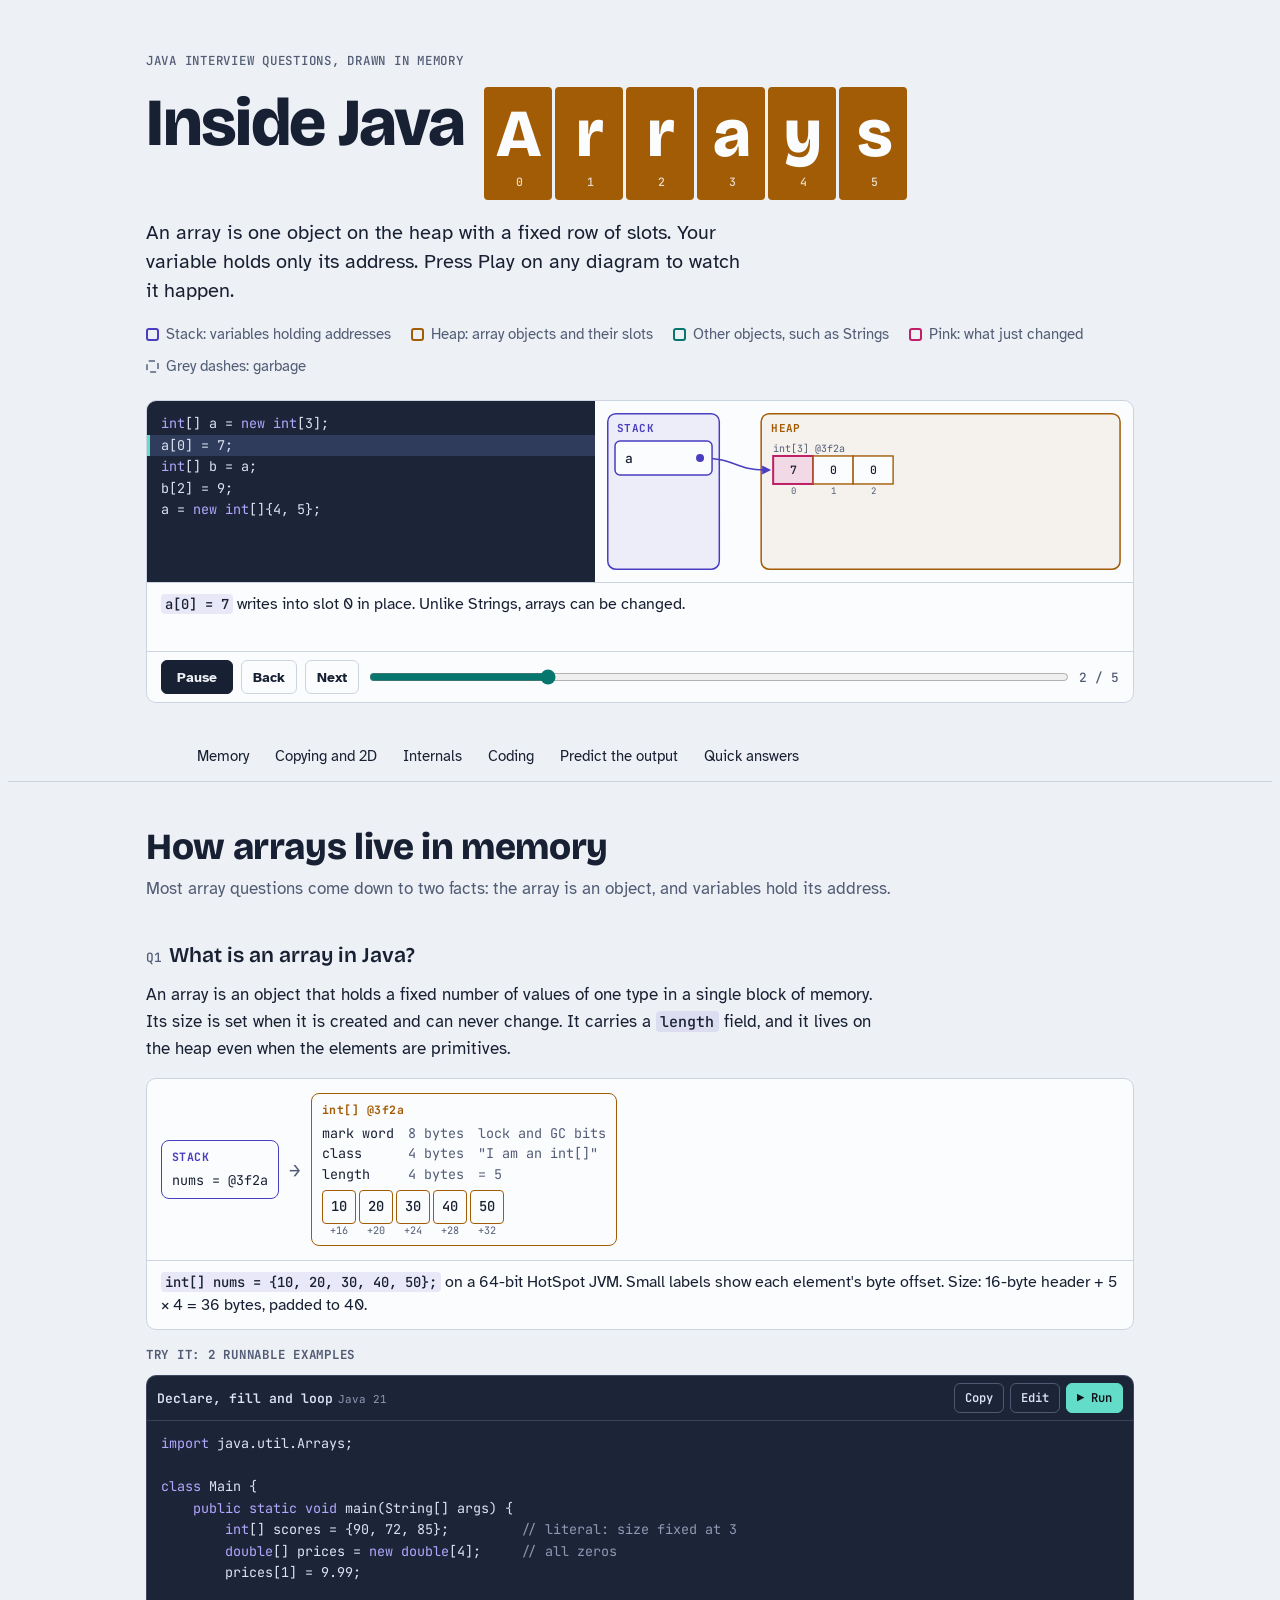
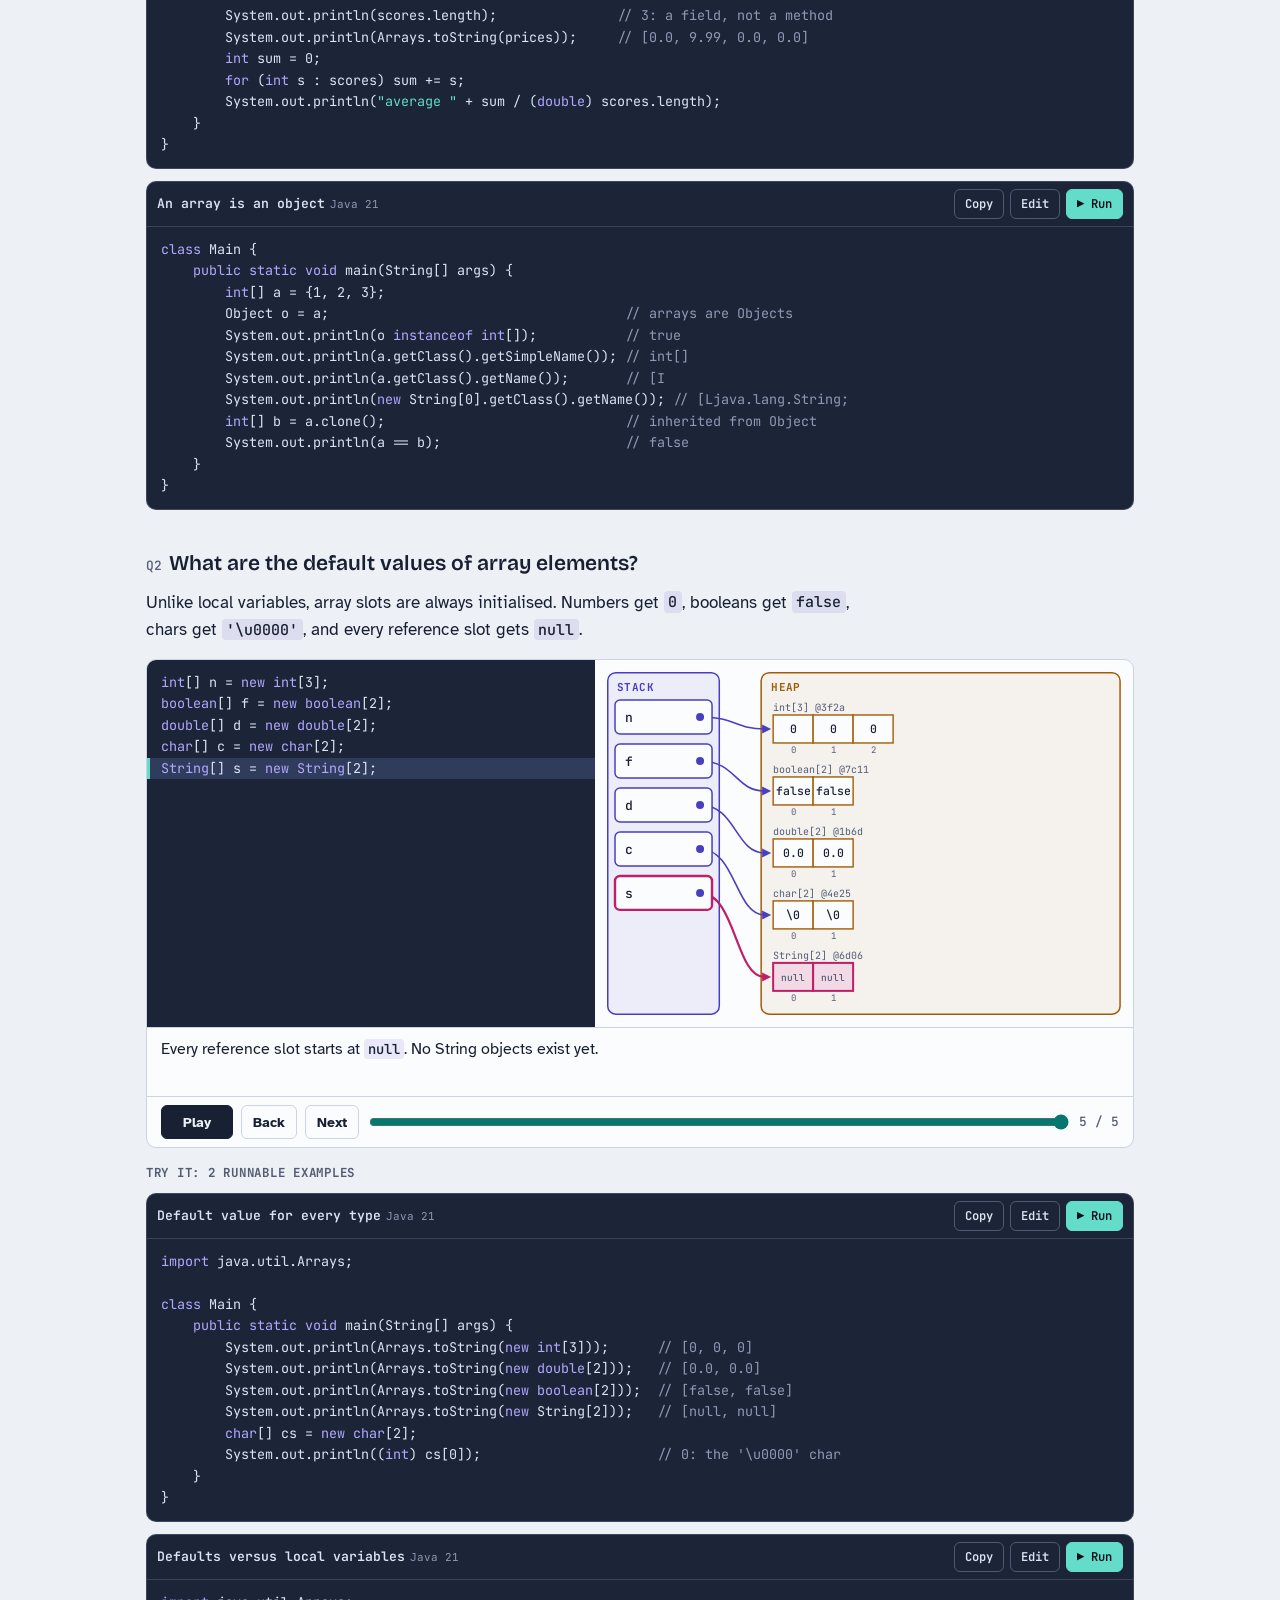
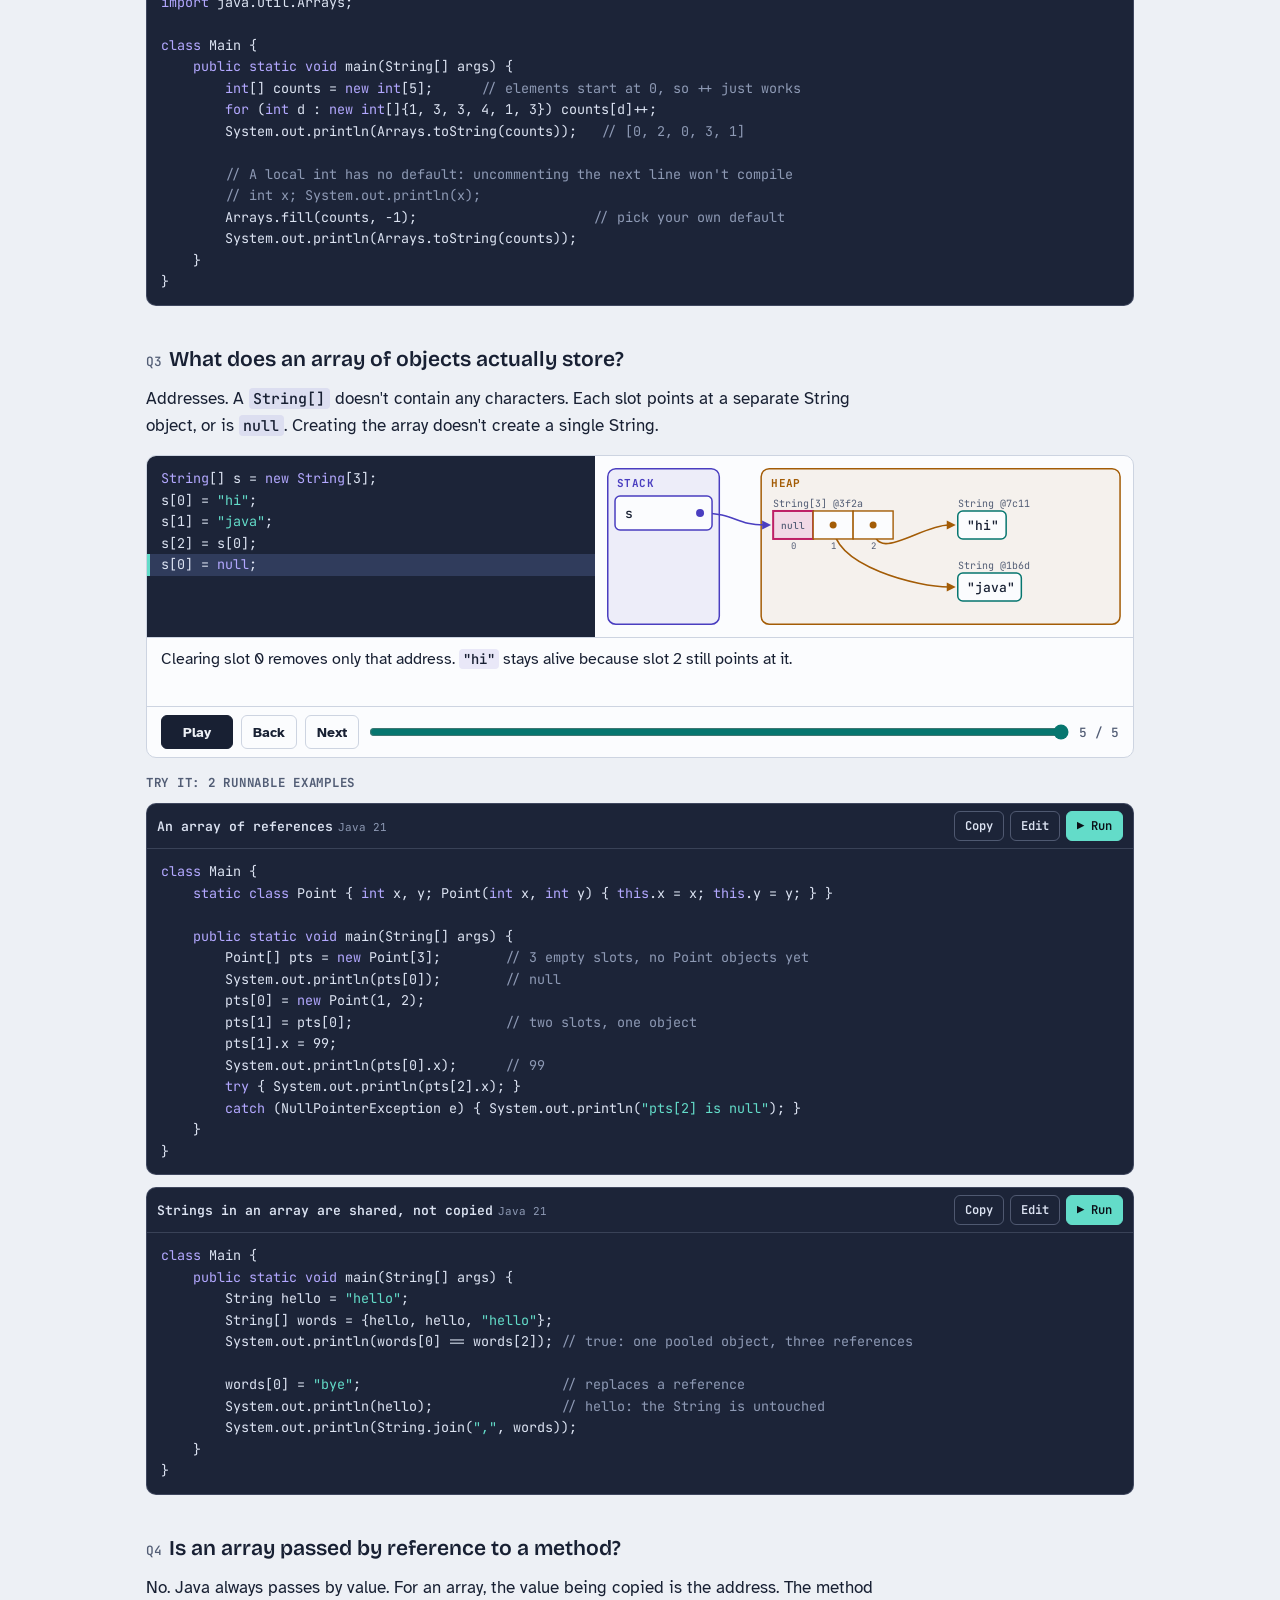
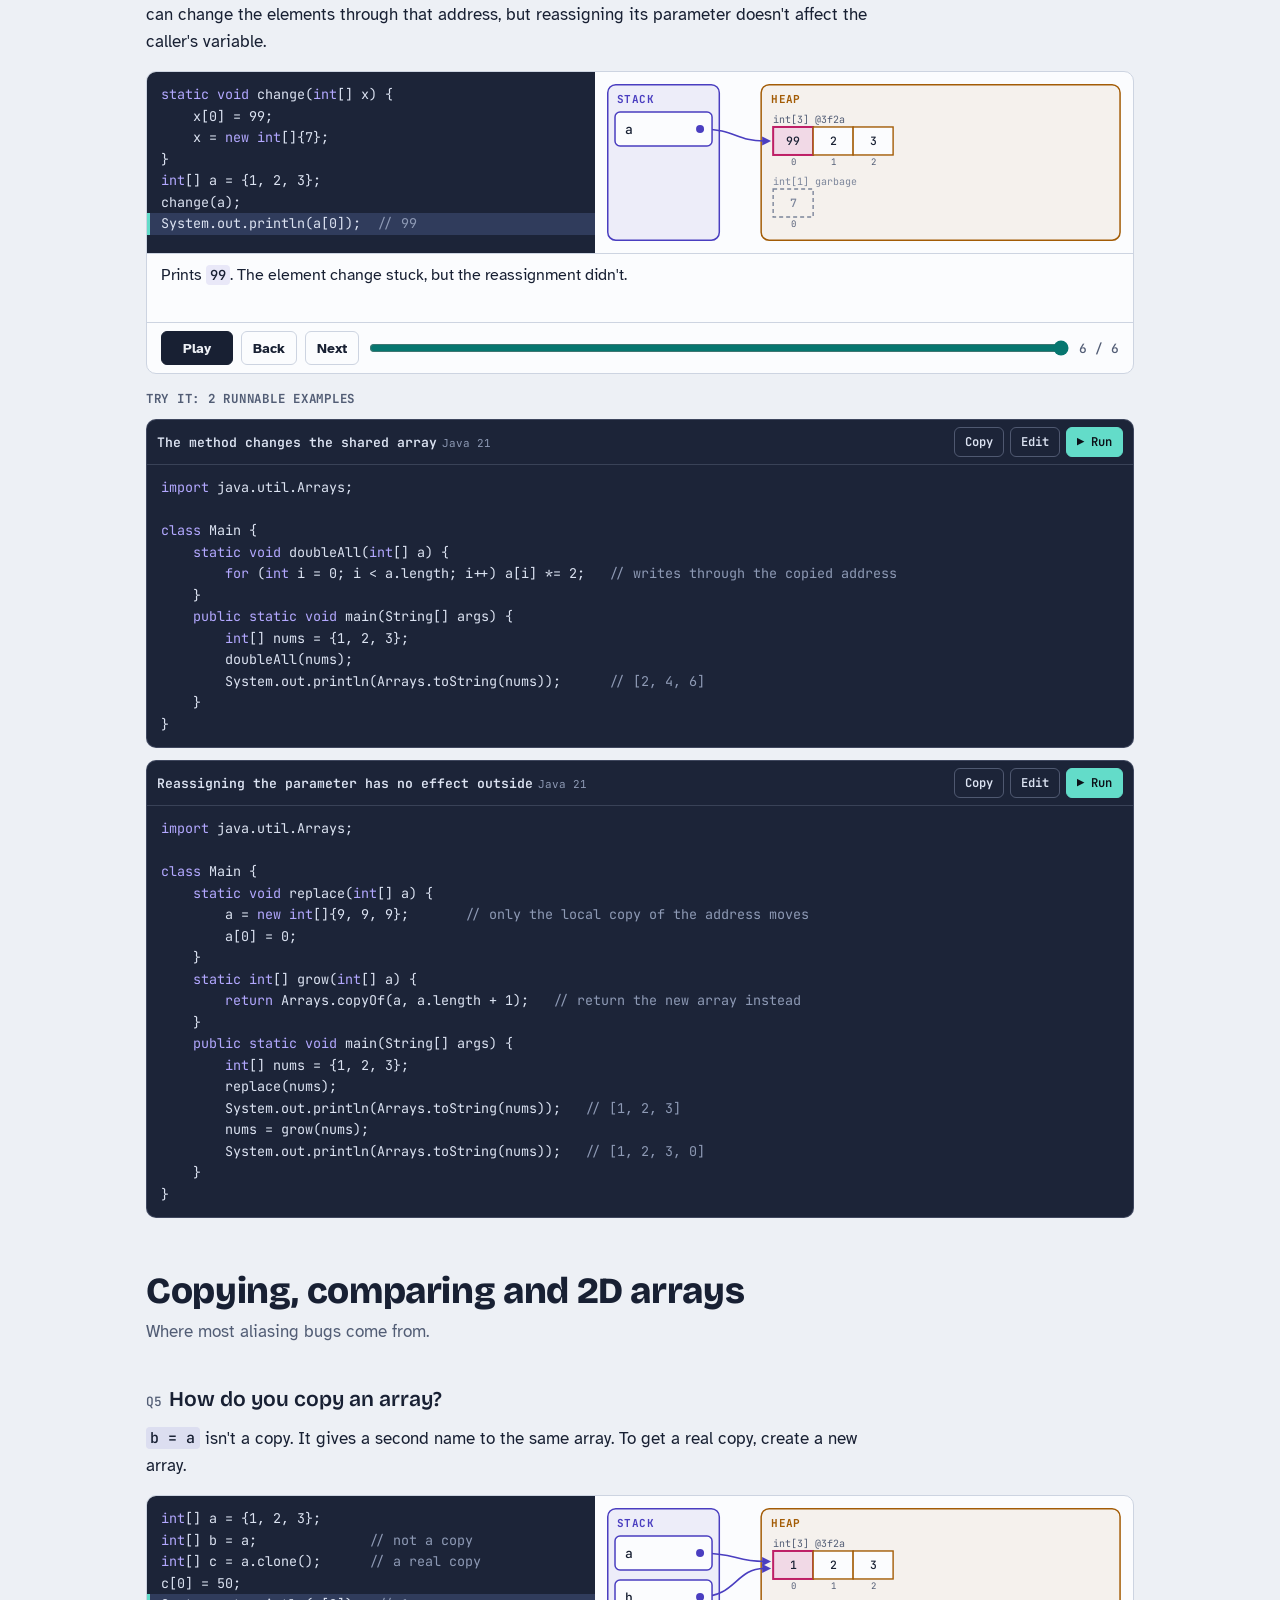
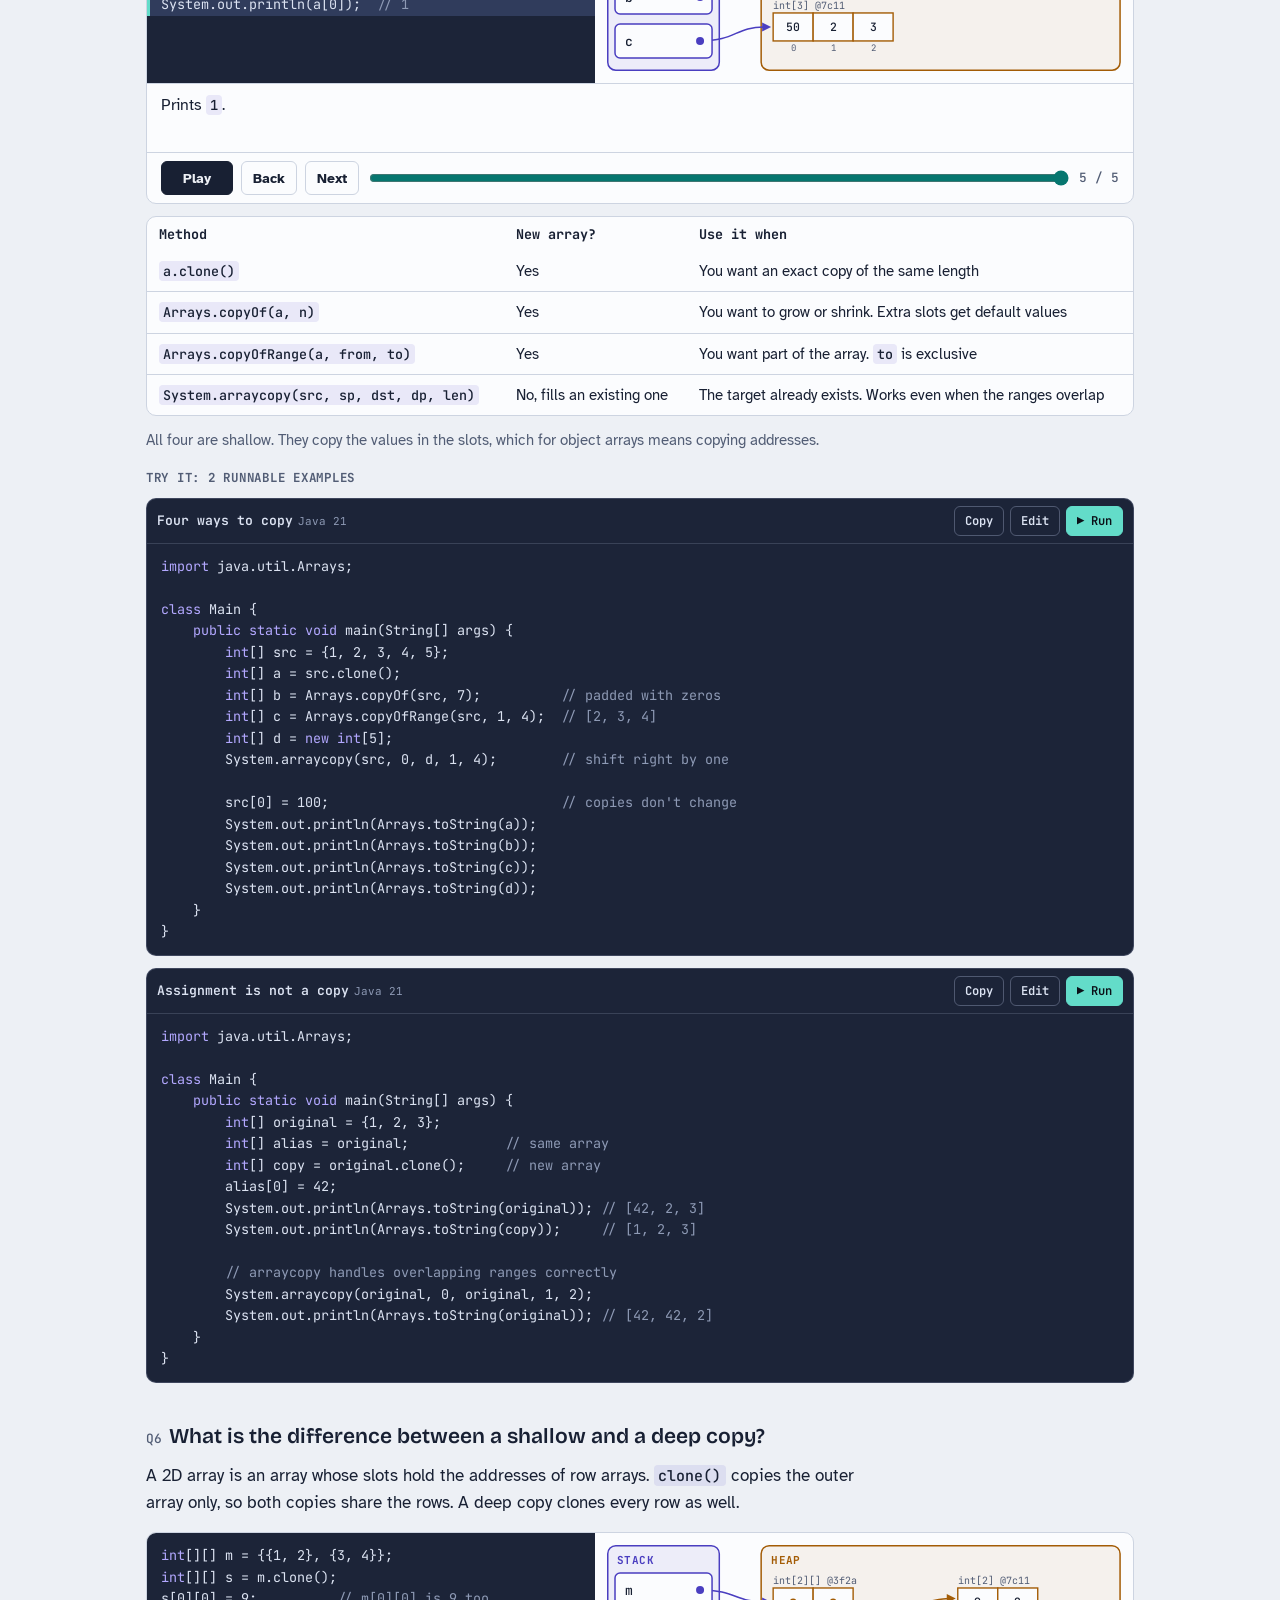
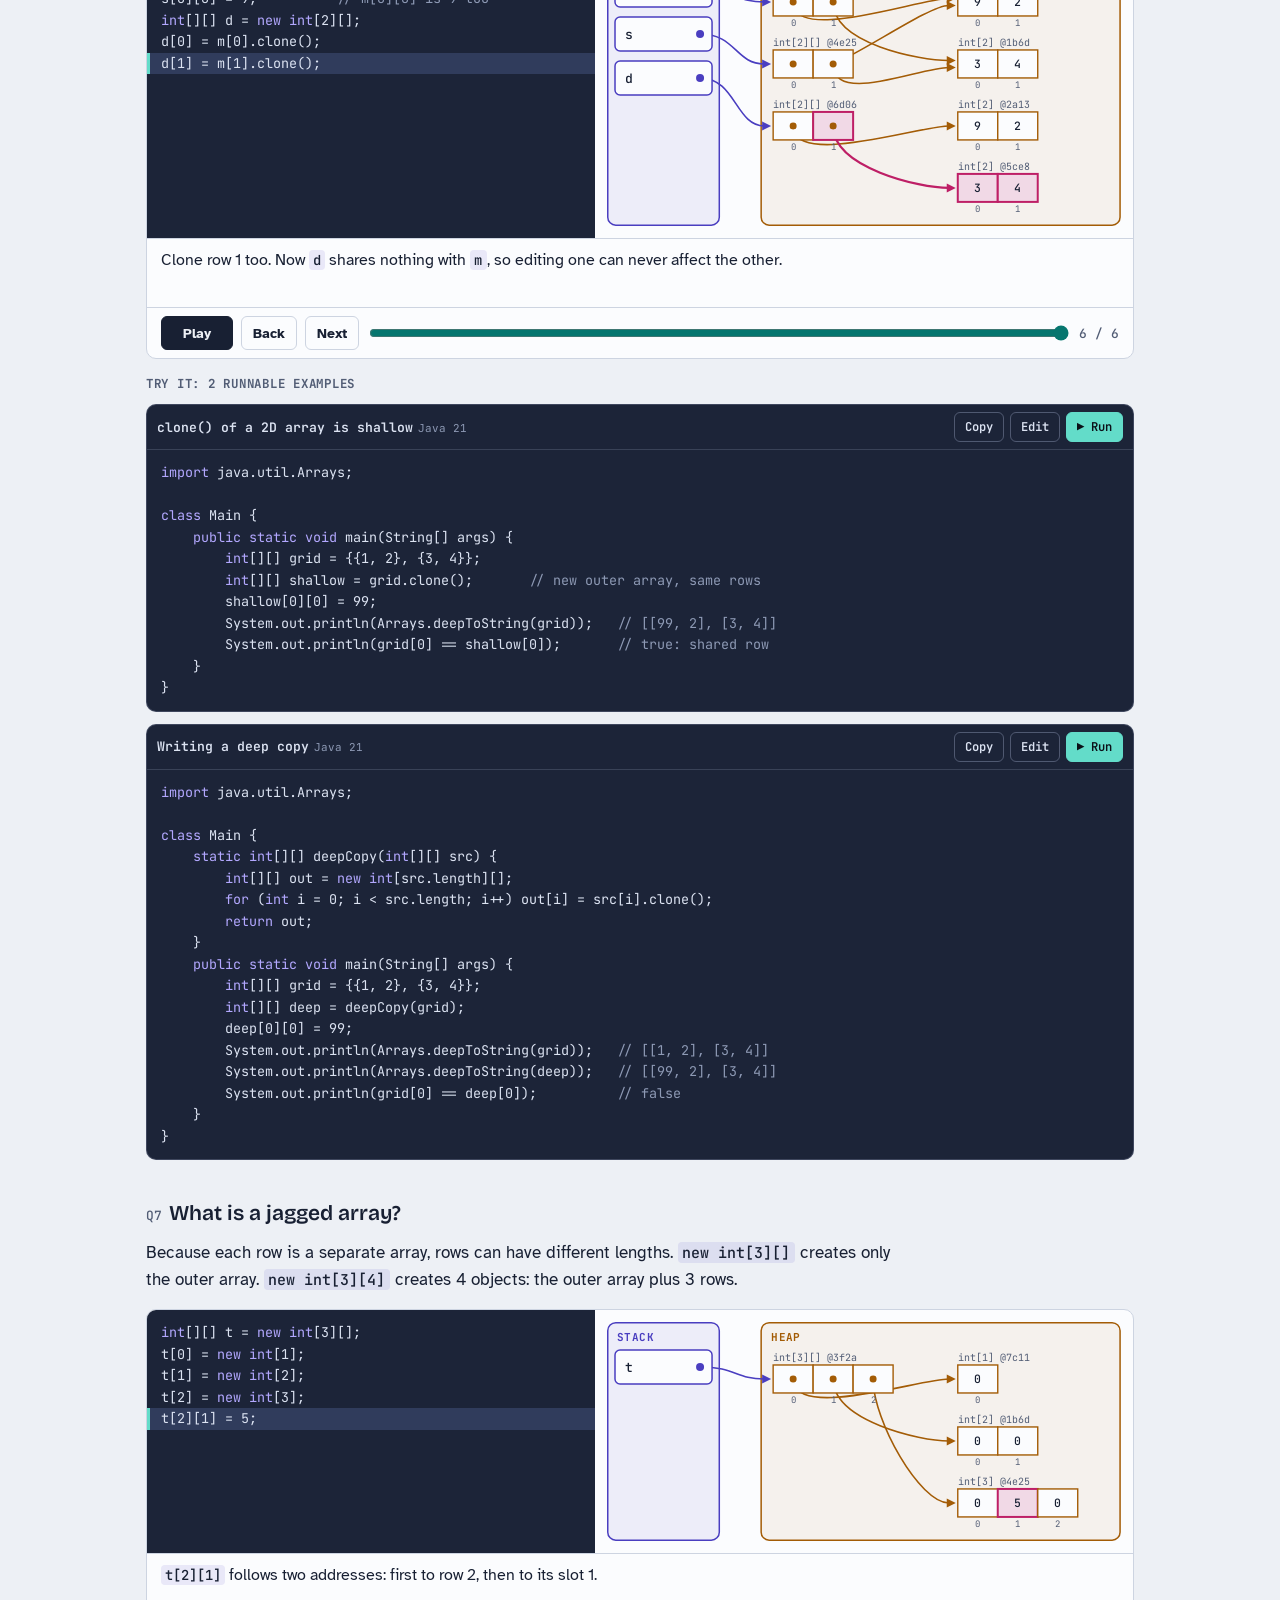
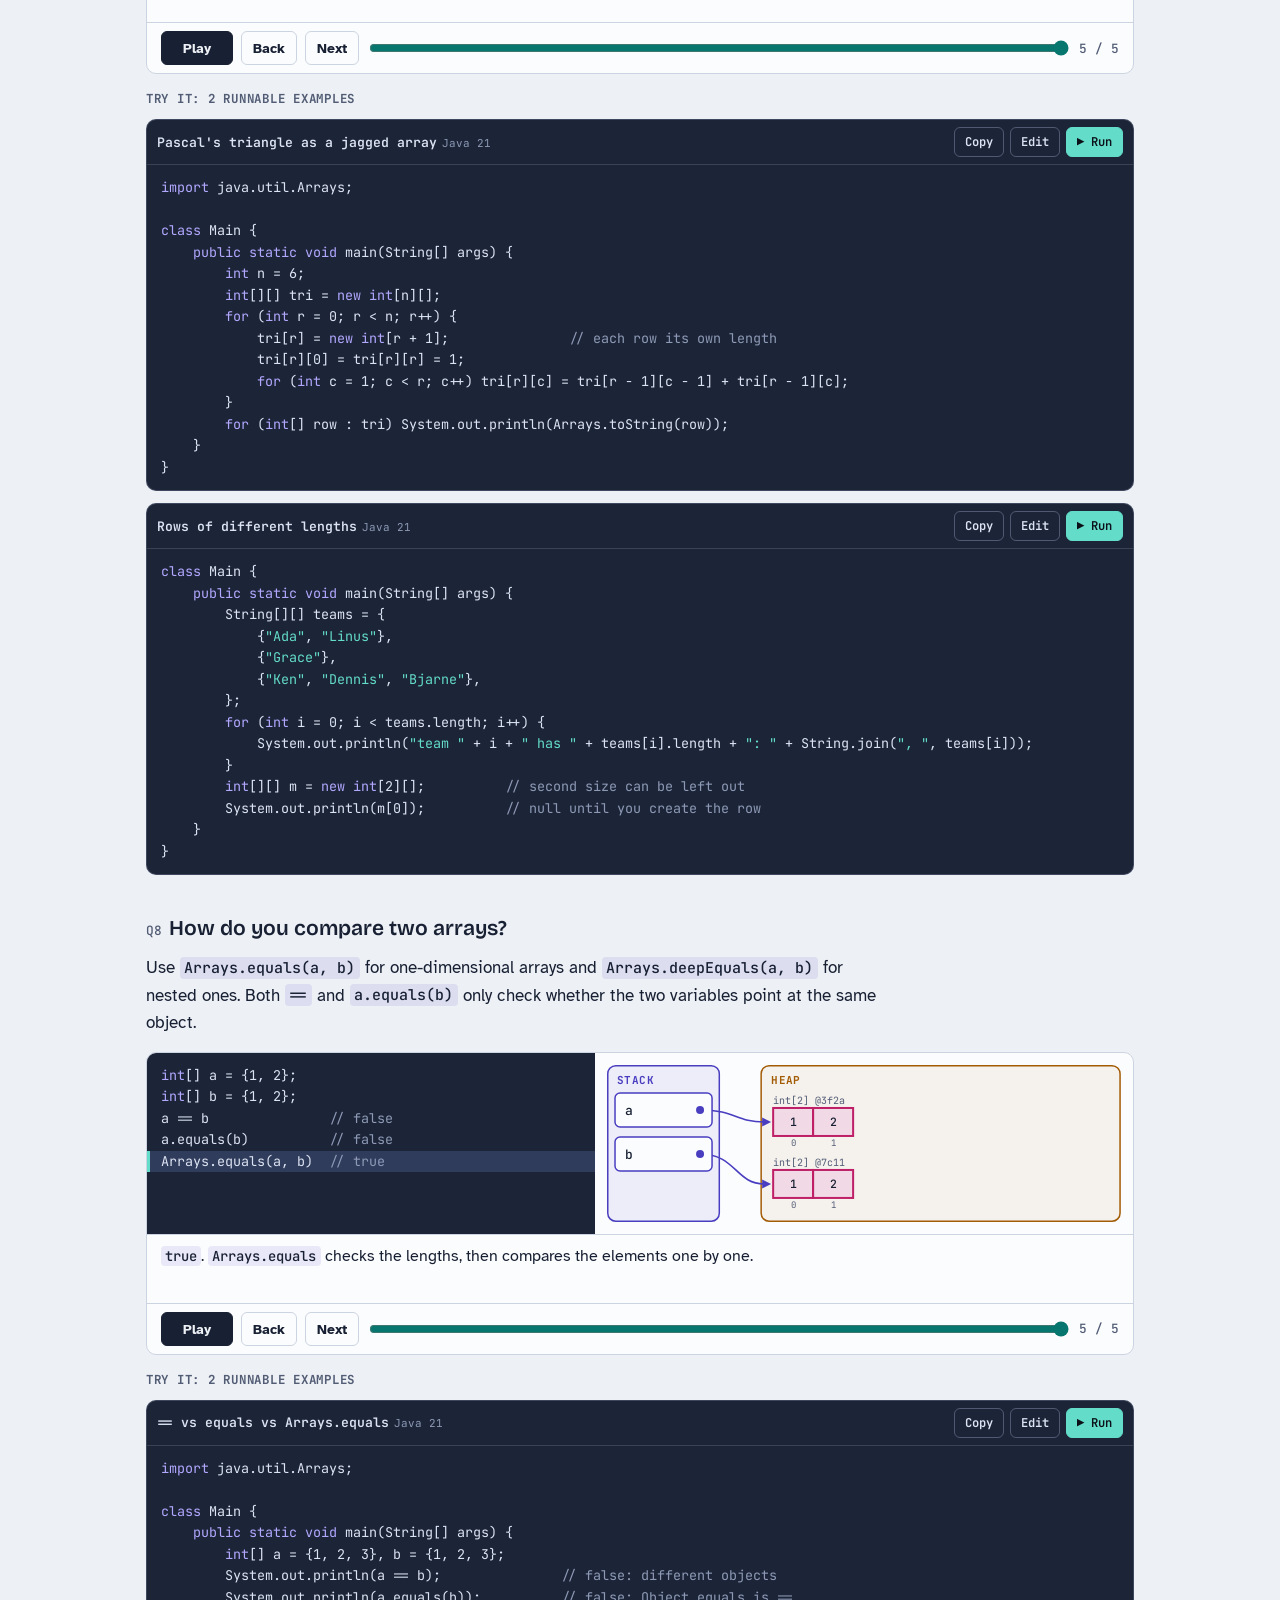
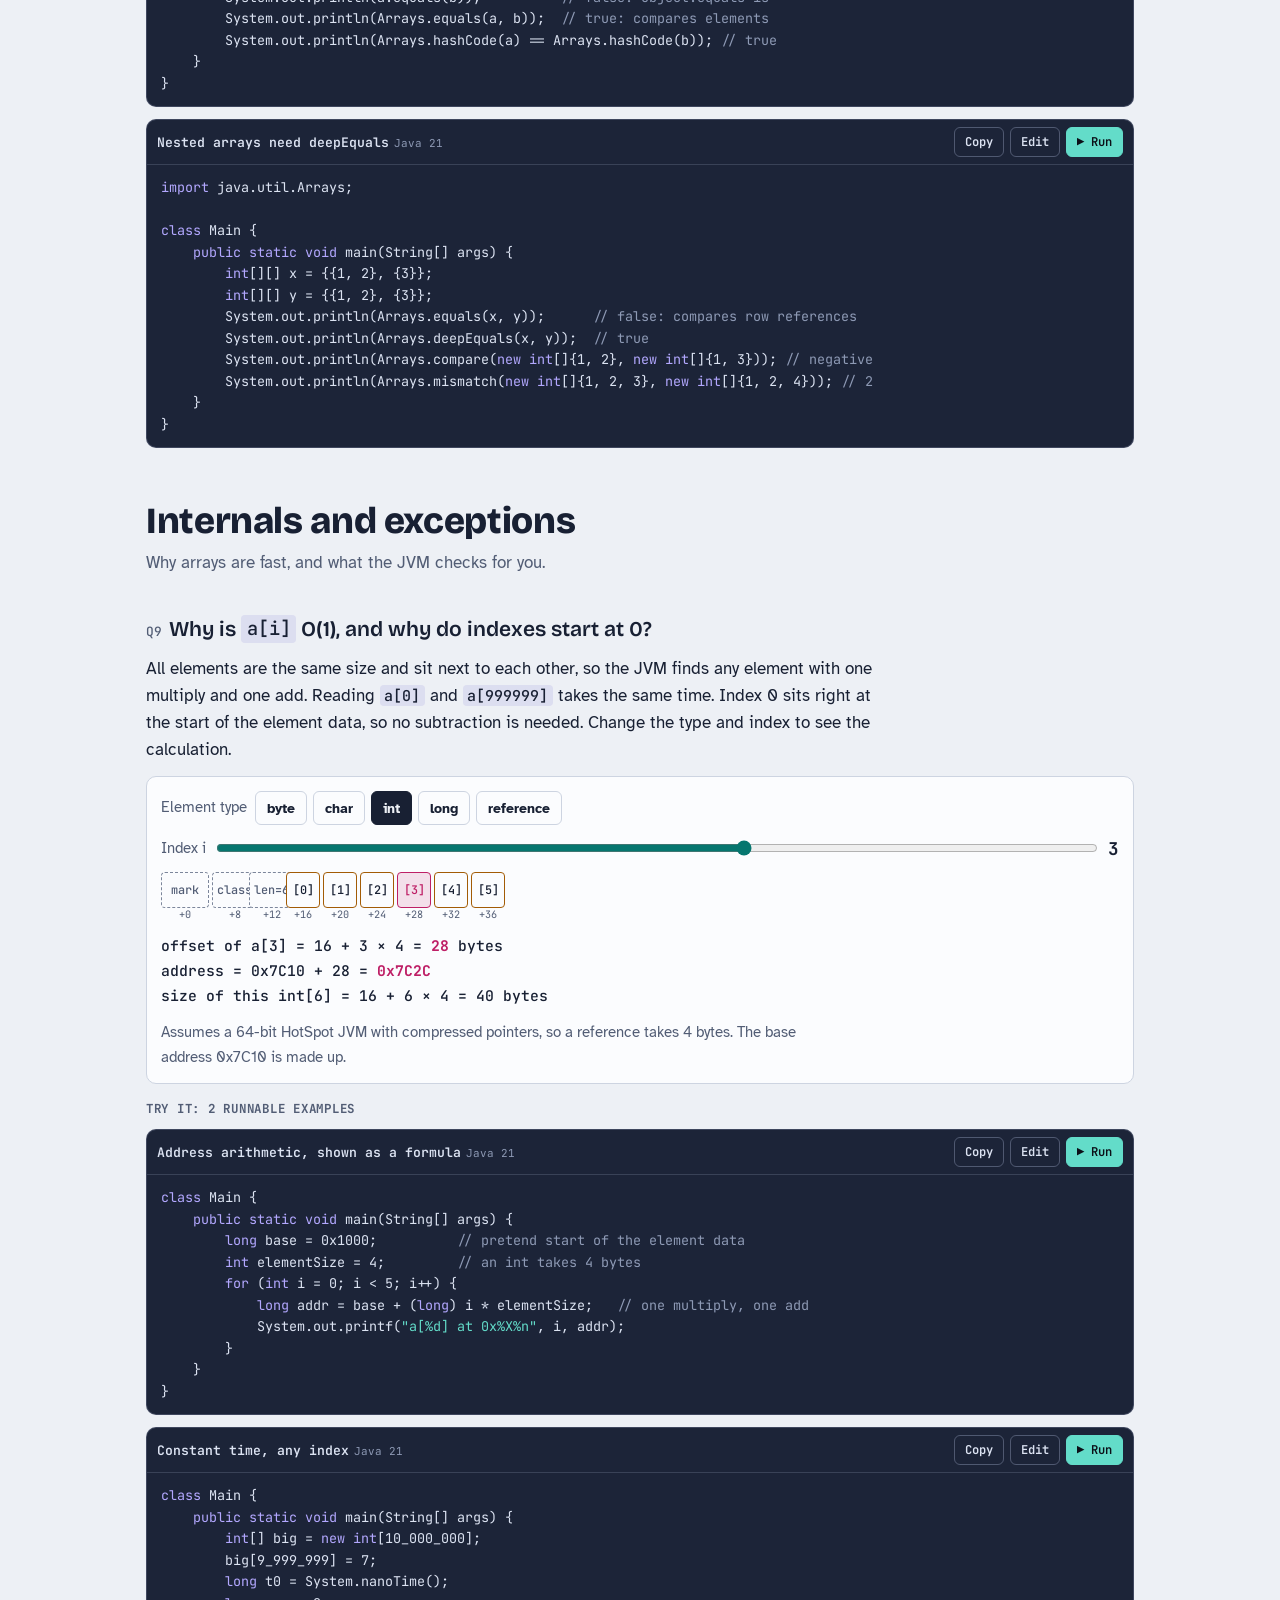
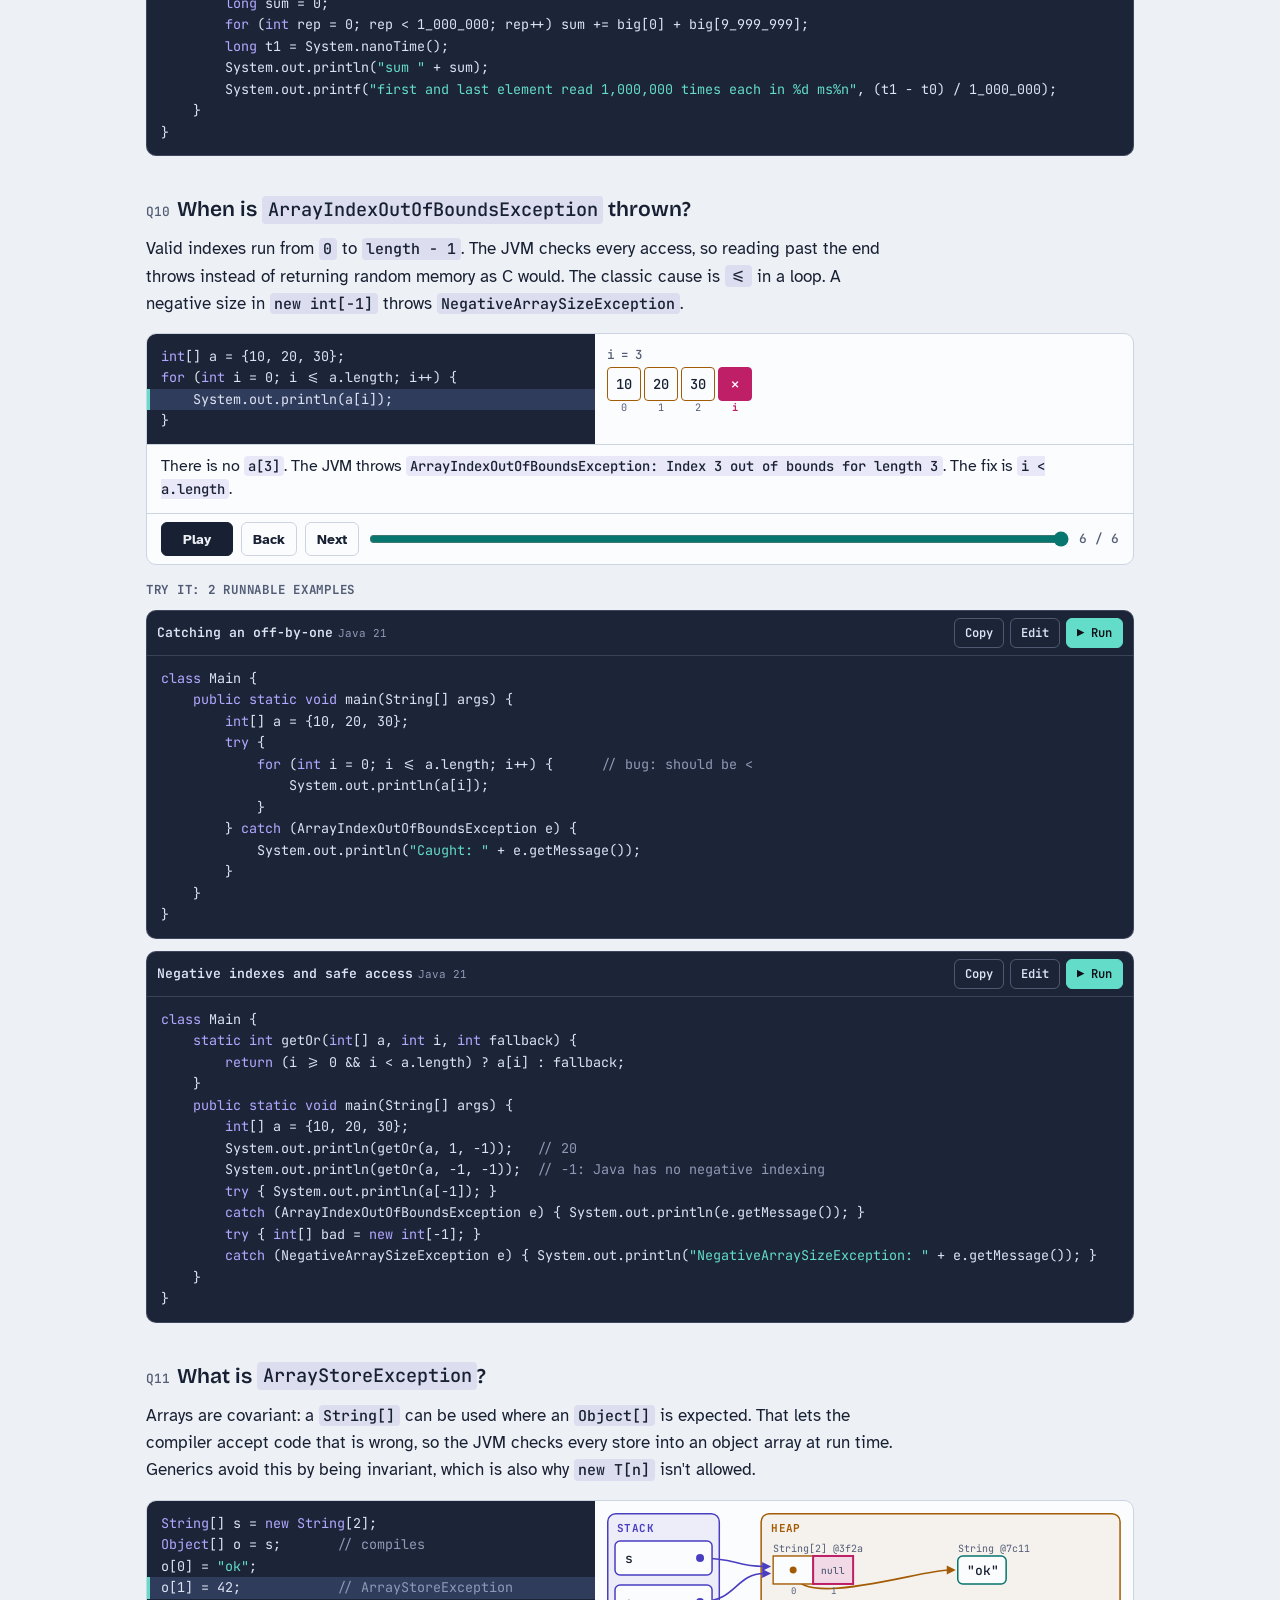
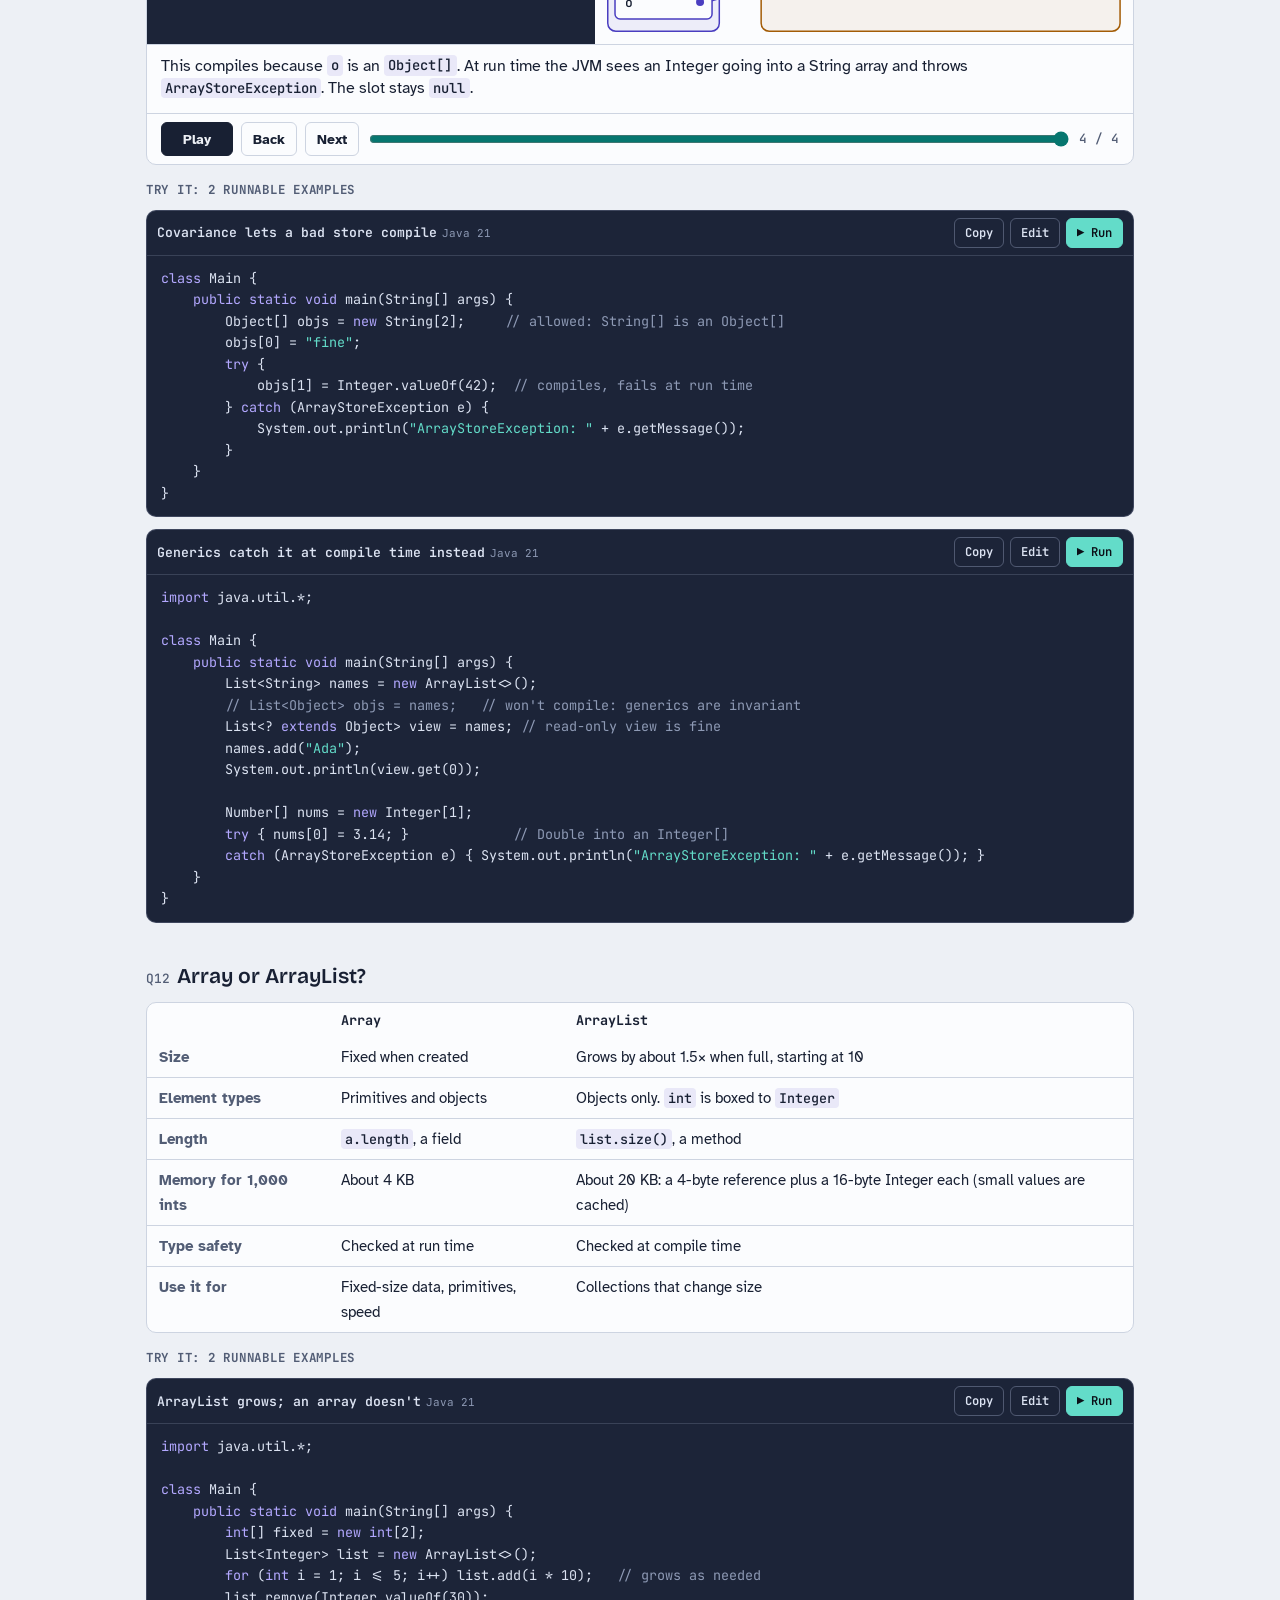
==== commit e02045a4: "Add Sepia, Ocean and Forest color themes The top bar's theme switch now has three color swatches nex" ====
--- a/tutorials/java-arrays/index.html
+++ b/tutorials/java-arrays/index.html
@@ -9,6 +9,7 @@
 <link rel="stylesheet" href="https://fonts.googleapis.com/css2?family=Atkinson+Hyperlegible:ital,wght@0,400;0,700;1,400&family=Bricolage+Grotesque:opsz,wght@12..96,600;12..96,800&family=JetBrains+Mono:wght@400;500;700&display=swap">
 <link rel="stylesheet" href="style.css">
 <link rel="stylesheet" href="../../assets/java-runner.css">
+<link rel="stylesheet" href="../../assets/palettes.css">
 <link rel="stylesheet" href="../../assets/theme.css">
 <script src="../../assets/embed.js"></script>
 </head>
--- a/assets/palettes.css
+++ b/assets/palettes.css
@@ -0,0 +1,15 @@
+/*
+ * palettes.css — extra color themes (Sepia, Ocean, Forest), picked from the swatches in the top bar.
+ * Each one is a light theme with its own background: the page gets data-theme="light"
+ * plus data-palette="<name>", so every page's light styles still apply underneath.
+ * Loaded on the shell and every tutorial page, just before theme.css.
+ */
+:root[data-palette="sepia"] {
+  --bg: #f4ecdc; --surface: #fbf6ec; --line: #e2d6bf; --ink: #2b2318; --muted: #67593f;
+}
+:root[data-palette="ocean"] {
+  --bg: #e6eff9; --surface: #f6faff; --line: #c9d9ec; --ink: #13233a; --muted: #4a5b74;
+}
+:root[data-palette="forest"] {
+  --bg: #e7f1ea; --surface: #f6fbf7; --line: #c8ddcd; --ink: #15261b; --muted: #485e4f;
+}
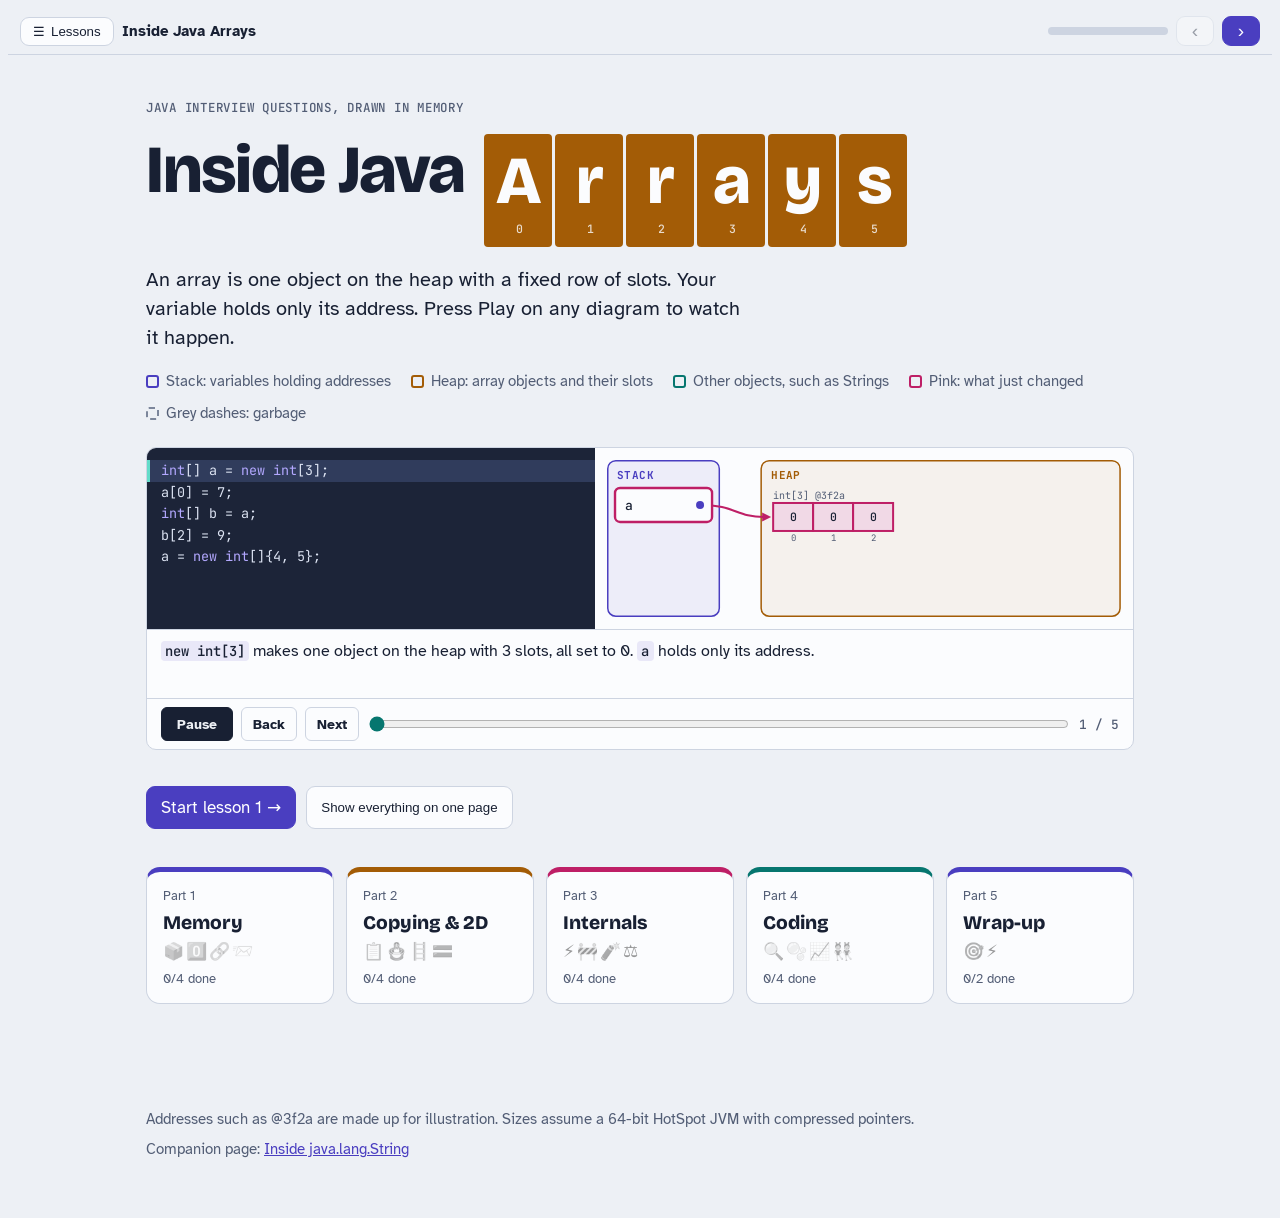
==== commit 6c9dc663: "Strings, Arrays, Python: one lesson per screen with practice code Shared course mode (assets/course." ====
--- a/tutorials/java-arrays/index.html
+++ b/tutorials/java-arrays/index.html
@@ -9,6 +9,7 @@
 <link rel="stylesheet" href="https://fonts.googleapis.com/css2?family=Atkinson+Hyperlegible:ital,wght@0,400;0,700;1,400&family=Bricolage+Grotesque:opsz,wght@12..96,600;12..96,800&family=JetBrains+Mono:wght@400;500;700&display=swap">
 <link rel="stylesheet" href="style.css">
 <link rel="stylesheet" href="../../assets/java-runner.css">
+<link rel="stylesheet" href="../../assets/course.css">
 <link rel="stylesheet" href="../../assets/palettes.css">
 <link rel="stylesheet" href="../../assets/theme.css">
 <script src="../../assets/embed.js"></script>
@@ -722,6 +723,8 @@
   <span>Companion page: <a href="../../index.html#strings" target="_top">Inside java.lang.String</a></span>
 </footer></div>
 <script src="script.js"></script>
+<script src="course-data.js"></script>
+<script src="../../assets/course.js"></script>
 <script src="../../assets/java-runner.js"></script>
 </body>
 </html>
--- a/tutorials/java-arrays/style.css
+++ b/tutorials/java-arrays/style.css
@@ -172,3 +172,6 @@
   .enter, .wire.enter, .head.enter, .flash { animation: none }
   .cl b, .blk b { transition: none }
 }
+
+/* course mode (assets/course.css) */
+body.course { --c-acc: var(--stack); --c-good: var(--pool); --c-bad: var(--hot); }
--- a/assets/course.css
+++ b/assets/course.css
@@ -0,0 +1,105 @@
+/* Course mode (assets/course.js): one lesson per screen, progress, practice and quick checks.
+   Uses the page's own tokens (--bg, --surface, --ink, --muted, --line); each page sets --c-acc, --c-good, --c-bad. */
+body.course {
+  --c-display: var(--font-display, var(--display, system-ui));
+  --c-mono: var(--font-mono, var(--mono, ui-monospace, monospace));
+}
+
+/* what shows where */
+body.course:not(.all) [data-only-all],
+body.course:not(.all)[data-view="home"] [data-lesson],
+body.course:not(.all)[data-view="home"] [data-wrap],
+body.course:not(.all)[data-view="lesson"] [data-only-home],
+body.course:not(.all)[data-view="lesson"] [data-lesson]:not(.cur),
+body.course:not(.all)[data-view="lesson"] [data-wrap]:not(:has(.cur)) { display: none !important; }
+body.course.all [data-parts] { display: none; }
+body.course:not(.all)[data-view="lesson"] [data-wrap] { padding-top: 0; margin-top: 0; border: 0; }
+body.course:not(.all) [data-lesson].cur { border: 0; margin-top: 0; padding-top: 18px; }
+[data-lesson] h2:focus, [data-lesson] h3:focus { outline: none; }
+
+/* buttons */
+.c-btn { display: inline-flex; align-items: center; gap: 6px; border: 1px solid var(--line); background: var(--surface); color: var(--ink);
+  border-radius: 9px; padding: 7px 14px; font: 600 .92rem/1.25 inherit; text-decoration: none; cursor: pointer; }
+.c-btn:hover { border-color: var(--c-acc); }
+.c-btn.pri { background: var(--c-acc); border-color: var(--c-acc); color: var(--c-on, #fff); }
+.c-btn:disabled { opacity: .4; cursor: default; }
+
+/* the bar */
+.c-bar { position: sticky; top: 0; z-index: 25; display: flex; align-items: center; gap: 8px; padding: 8px max(12px, env(safe-area-inset-left, 0px));
+  background: color-mix(in srgb, var(--bg) 92%, transparent); backdrop-filter: blur(8px); border-bottom: 1px solid var(--line); }
+.c-bar .c-btn { padding: 6px 12px; }
+.c-bar .c-nav { width: 38px; justify-content: center; font-size: 1.2rem; padding: 3px 0; }
+.c-where { flex: 1; min-width: 0; display: flex; align-items: center; gap: 8px; color: var(--ink); text-decoration: none; white-space: nowrap; overflow: hidden; font-size: .95rem; }
+.c-wt { overflow: hidden; text-overflow: ellipsis; }
+.c-prog { width: 120px; height: 8px; border-radius: 99px; background: var(--line); overflow: hidden; flex: none; }
+.c-prog i { display: block; height: 100%; width: 0; background: var(--c-good); border-radius: inherit; transition: width .4s; }
+.c-pill { display: inline-block; padding: 2px 9px; border-radius: 99px; background: var(--pc, var(--c-acc)); color: #fff; font-size: .74rem; font-weight: 700; letter-spacing: .02em; flex: none; }
+@media (max-width: 640px) { .c-menu span, .c-wt { display: none; } .c-prog { width: auto; flex: 1; } .c-where { flex: none; } }
+
+/* lesson menu */
+.c-drawer { position: fixed; z-index: 40; top: 54px; left: 0; bottom: 0; width: min(350px, 92vw); overflow-y: auto; padding: 12px 10px 24px;
+  background: var(--surface); border-right: 1px solid var(--line); box-shadow: 8px 0 30px rgba(0,0,0,.18); }
+.c-drawer[hidden] { display: none; }
+.c-drawer a { display: flex; gap: 8px; align-items: baseline; padding: 6px 10px; border-radius: 8px; color: var(--ink); text-decoration: none; font-size: .93rem; }
+.c-drawer a:hover { background: var(--bg); }
+.c-drawer a.cur { background: color-mix(in srgb, var(--c-acc) 15%, var(--surface)); font-weight: 700; }
+.c-mk { width: 1.4em; text-align: center; flex: none; }
+.c-drawer .c-home { font-weight: 700; margin-bottom: 4px; }
+.c-dpart { margin: 14px 10px 4px; font: 700 .74rem var(--c-display); text-transform: uppercase; letter-spacing: .08em; color: var(--pc); }
+.c-dtools { display: flex; flex-wrap: wrap; gap: 8px; margin: 18px 10px 0; }
+
+/* inside a lesson */
+.c-crumb { margin: 0 0 8px; font-size: .86rem; color: var(--muted); display: flex; gap: 8px; align-items: center; flex-wrap: wrap; max-width: none; }
+.c-emoji { font-size: 1.3rem; }
+.c-key { margin: 12px 0 16px; max-width: 72ch; font-size: 1.08rem; line-height: 1.55; padding: 12px 16px; border-radius: 12px;
+  background: color-mix(in srgb, var(--pc, var(--c-acc)) 9%, var(--surface)); border: 1px solid color-mix(in srgb, var(--pc, var(--c-acc)) 32%, var(--line));
+  border-left: 5px solid var(--pc, var(--c-acc)); }
+.c-key .c-kl { display: block; font: 700 .72rem var(--c-display); text-transform: uppercase; letter-spacing: .09em; color: var(--pc, var(--c-acc)); margin-bottom: 2px; }
+.c-extra { margin-top: 18px; }
+.c-remember { list-style: none; padding: 0; margin: 16px 0; display: grid; grid-template-columns: repeat(auto-fit, minmax(220px, 1fr)); gap: 8px; }
+.c-remember::before { content: "📌 Remember"; grid-column: 1 / -1; font: 700 .76rem var(--c-display); text-transform: uppercase; letter-spacing: .08em; color: var(--muted); }
+.c-remember li { background: var(--surface); border: 1px solid var(--line); border-radius: 10px; padding: 9px 12px; font-size: .95rem; max-width: none; }
+
+.c-practice { margin: 18px 0; padding: 14px 16px; border-radius: 14px; border: 2px dashed color-mix(in srgb, var(--c-acc) 45%, var(--line));
+  background: color-mix(in srgb, var(--c-acc) 5%, var(--surface)); min-width: 0; }
+.c-ph { margin: 0; font: 700 .78rem var(--c-display); text-transform: uppercase; letter-spacing: .08em; color: var(--c-acc); }
+.c-pt { margin: 4px 0 8px; font-weight: 600; max-width: 72ch; }
+.c-po { margin: 6px 0 0; font-size: .9rem; color: var(--muted); max-width: none; }
+.c-po code { white-space: pre-wrap; }
+.c-ps { margin-top: 10px; }
+.c-ps summary { cursor: pointer; font-weight: 700; color: var(--c-acc); width: fit-content; }
+
+.c-check { margin: 18px 0 6px; background: var(--surface); border: 2px solid var(--line); border-radius: 14px; padding: 14px 16px; }
+.c-check.passed { border-color: var(--c-good); }
+.c-ch { margin: 0; font: 700 .76rem var(--c-display); text-transform: uppercase; letter-spacing: .08em; color: var(--pc, var(--c-acc)); }
+.c-cq { margin: 4px 0 10px; font-weight: 700; max-width: none; }
+.c-opts { display: grid; grid-template-columns: repeat(auto-fit, minmax(230px, 1fr)); gap: 6px; }
+.c-opts button { text-align: left; border: 1px solid var(--line); background: var(--bg); color: var(--ink); border-radius: 9px; padding: 8px 12px; font: inherit; font-size: .95rem; cursor: pointer; }
+.c-opts button:hover { border-color: var(--pc, var(--c-acc)); }
+.c-opts button.right { border-color: var(--c-good); background: color-mix(in srgb, var(--c-good) 16%, var(--surface)); }
+.c-opts button.wrong { border-color: var(--c-bad); background: color-mix(in srgb, var(--c-bad) 12%, var(--surface)); }
+.c-why { margin: 10px 0 0; color: var(--muted); max-width: none; }
+.c-foot { display: flex; justify-content: space-between; gap: 10px; flex-wrap: wrap; margin-top: 22px; }
+.c-foot .c-btn { max-width: 100%; }
+body.course.all .c-foot { display: none; }
+
+/* home: part cards */
+[data-cta] { display: flex; flex-wrap: wrap; gap: 10px; margin: 18px 0 0; }
+[data-parts] { display: grid; grid-template-columns: repeat(auto-fit, minmax(170px, 1fr)); gap: 12px; padding: 20px 0 36px; }
+.c-card { display: grid; gap: 4px; align-content: start; background: var(--surface); border: 1px solid var(--line); border-top: 5px solid var(--pc); border-radius: 14px;
+  padding: 14px 16px; color: var(--ink); text-decoration: none; transition: transform .15s, box-shadow .15s; }
+.c-card:hover { transform: translateY(-3px); box-shadow: 0 8px 22px rgba(0,0,0,.12); }
+.c-card b { font: 800 1.2rem var(--c-display); }
+.c-cn, .c-cp { font-size: .8rem; color: var(--muted); }
+.c-ce { display: flex; flex-wrap: wrap; gap: 2px; font-style: normal; }
+.c-ce i { font-style: normal; filter: grayscale(1); opacity: .45; }
+.c-ce i.d { filter: none; opacity: 1; }
+@media (prefers-reduced-motion: reduce) { .c-card, .c-prog i { transition: none; } }
+.c-fold { margin: 14px 0; border: 1px solid var(--line); border-radius: 12px; background: var(--surface); padding: 0 14px; }
+.c-fold > summary { cursor: pointer; padding: 11px 0; font-weight: 700; color: var(--c-acc); list-style: none; display: flex; gap: 8px; align-items: center; }
+.c-fold > summary::-webkit-details-marker { display: none; }
+.c-fold > summary::before { content: "＋"; font-weight: 800; }
+.c-fold[open] > summary::before { content: "−"; }
+.c-fold[open] { padding-bottom: 12px; }
+.c-fold > .jx > h4 { display: none; }
+[data-lesson] > .c-fold, [data-lesson] > .c-extra, .c-practice, .c-ps, .c-key { min-width: 0; max-width: 100%; }   /* grid lessons: let wide code scroll inside its box instead of widening the page */
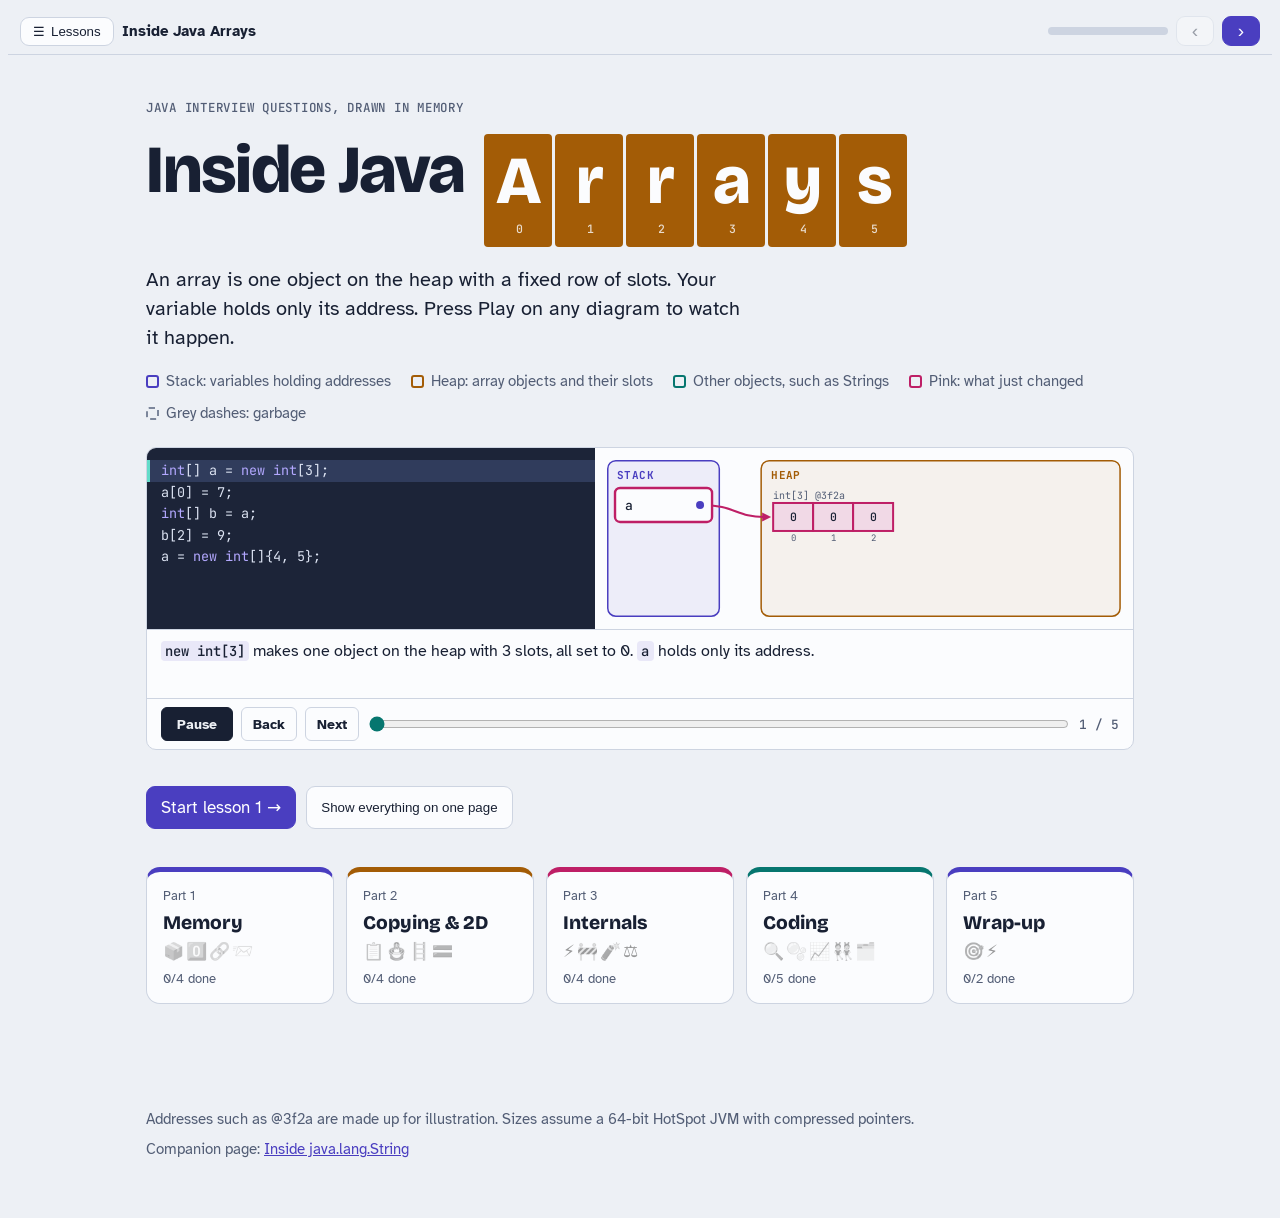
==== commit 5034beb9: "Java tabs: run the programs from the java repo; run code on godbolt.org Adds a "Programs from your J" ====
--- a/tutorials/java-arrays/index.html
+++ b/tutorials/java-arrays/index.html
@@ -693,6 +693,680 @@
 }</pre>
     </div>
   </article>
+
+<article class="q" id="repo">
+  <h3><span class="n">Repo</span>Programs from your Java repo</h3>
+  <p>The array programs from <a href="https://github.com/praveenkr244/java/tree/main/src/main/java/com/arrays" target="_blank" rel="noopener">praveenkr244/java · com/arrays</a>. Every one was run exactly as written. To run here, the <code>package</code> line is removed and the class is renamed <code>Main</code>; nothing else changes.</p>
+  <p class="repo-sum"><span class="rb ok">✅ 8 run fine</span><span class="rb err">❌ 3 throw an error</span><span class="rb bug">⚠️ 3 give a wrong result</span></p>
+  <details class="repo-p err">
+    <summary><span class="rb err">❌ Throws an error</span><b>AdditionOfMatrix.java</b><small>Adds two matrices read from the keyboard</small></summary>
+    <p class="repo-problem"><b>What happened:</b> Throws <code>java.util.NoSuchElementException</code> at the first <code>sc.nextInt()</code></p>
+    <p class="repo-note">It waits for keyboard input, and the online runner (and any run without typing numbers) has none. Also note it reads <b>cols before rows</b>, and prints every number on its own line. The fixed version reads the same numbers from a String and prints one row per line.</p>
+    <pre class="jrun" data-title="AdditionOfMatrix.java, as in the repo">import java.util.Scanner;
+
+class Main {
+    public static void main(String arg[]){
+
+        Scanner sc=new Scanner(System.in);
+        int cols=sc.nextInt();
+        int rows=sc.nextInt();
+
+        int a[][]=new int[rows][cols];
+        int b[][]=new int[rows][cols];
+        int c[][]=new int[rows][cols];
+
+        for(int i=0;i&lt;rows;i++) {
+            for (int j = 0; j &lt; cols; j++) {
+                a[i][j] = sc.nextInt();
+            }
+        }
+            for (int i = 0; i &lt; rows; i++) {
+                for (int j = 0; j &lt; cols; j++) {
+                    b[i][j] = sc.nextInt();
+                }
+            }
+                for (int i = 0; i &lt; rows; i++) {
+                    for (int j = 0; j &lt; cols; j++) {
+                        c[i][j] = a[i][j] + b[i][j];
+                    }}
+                    for (int i = 0; i &lt; rows; i++) {
+                        for (int j = 0; j &lt; cols; j++) {
+                            System.out.println(c[i][j]);
+                        }
+
+                    }
+                }
+            }</pre>
+    <pre class="jrun" data-title="AdditionOfMatrix.java, fixed">import java.util.Scanner;
+
+class Main {
+    public static void main(String[] args) {
+        // The online runner has no keyboard, so the input is given as text:
+        // rows, cols, then matrix a, then matrix b
+        Scanner sc = new Scanner(&quot;2 2  1 2 3 4  5 6 7 8&quot;);
+        int rows = sc.nextInt();
+        int cols = sc.nextInt();
+
+        int[][] a = new int[rows][cols];
+        int[][] b = new int[rows][cols];
+        int[][] c = new int[rows][cols];
+
+        for (int i = 0; i &lt; rows; i++)
+            for (int j = 0; j &lt; cols; j++)
+                a[i][j] = sc.nextInt();
+        for (int i = 0; i &lt; rows; i++)
+            for (int j = 0; j &lt; cols; j++)
+                b[i][j] = sc.nextInt();
+
+        for (int i = 0; i &lt; rows; i++)
+            for (int j = 0; j &lt; cols; j++)
+                c[i][j] = a[i][j] + b[i][j];
+
+        // print one row per line
+        for (int[] row : c) {
+            StringBuilder line = new StringBuilder();
+            for (int x : row) line.append(x).append(&#x27; &#x27;);
+            System.out.println(line.toString().trim());
+        }
+    }
+}</pre>
+    <p class="repo-link"><a href="https://github.com/praveenkr244/java/blob/main/src/main/java/com/arrays/AdditionOfMatrix.java" target="_blank" rel="noopener">View AdditionOfMatrix.java on GitHub ↗</a></p>
+  </details>
+  <details class="repo-p ok">
+    <summary><span class="rb ok">✅ Runs</span><b>ArrayListCompare.java</b><small>Compares ArrayLists with sort + equals, removeAll and retainAll</small></summary>
+    <p class="repo-note">Works. <code>removeAll</code> gives the extra elements, <code>retainAll</code> the common ones. Both change the list they are called on.</p>
+    <pre class="jrun" data-title="ArrayListCompare.java">import java.util.ArrayList;
+import java.util.Arrays;
+import java.util.Collections;
+
+class Main {
+
+    public static void main(String[] args){
+        //sort and euqals
+        ArrayList&lt;String&gt; l1=new ArrayList&lt;&gt;(Arrays.asList(&quot;a&quot;,&quot;f&quot;,&quot;r&quot;,&quot;t&quot;));
+        ArrayList&lt;String&gt; l2=new ArrayList&lt;&gt;(Arrays.asList(&quot;a&quot;,&quot;f&quot;,&quot;r&quot;,&quot;b&quot;));
+        ArrayList&lt;String&gt; l3=new ArrayList&lt;&gt;(Arrays.asList(&quot;a&quot;,&quot;f&quot;,&quot;r&quot;,&quot;t&quot;));
+
+        Collections.sort(l1);
+        Collections.sort(l2);
+        Collections.sort(l3);
+
+        System.out.println(l1.equals(l2));
+        System.out.println(l1.equals(l3));
+        System.out.println(l2.equals(l3));
+
+        // Compare and find out additional elements
+        ArrayList&lt;String&gt; l4=new ArrayList&lt;&gt;(Arrays.asList(&quot;a&quot;,&quot;f&quot;,&quot;r&quot;,&quot;t&quot;));
+        ArrayList&lt;String&gt; l5=new ArrayList&lt;&gt;(Arrays.asList(&quot;a&quot;,&quot;f&quot;,&quot;r&quot;,&quot;e&quot;));
+        ArrayList&lt;String&gt; l6=new ArrayList&lt;&gt;(Arrays.asList(&quot;a&quot;,&quot;f&quot;,&quot;r&quot;,&quot;t&quot;));
+
+        Collections.sort(l4);
+        Collections.sort(l5);
+        Collections.sort(l6);
+         l4.removeAll(l5);
+        System.out.println(l4);
+
+        //missing Elements
+        l6.removeAll(l5);
+        System.out.println(l6);
+
+        //common element
+        ArrayList&lt;String&gt; l7=new ArrayList&lt;&gt;(Arrays.asList(&quot;a&quot;,&quot;f&quot;,&quot;r&quot;,&quot;e&quot;));
+        ArrayList&lt;String&gt; l8=new ArrayList&lt;&gt;(Arrays.asList(&quot;a&quot;,&quot;f&quot;,&quot;r&quot;,&quot;t&quot;));
+        l7.retainAll(l8);
+        System.out.println(l7);
+    }
+}</pre>
+    <p class="repo-link"><a href="https://github.com/praveenkr244/java/blob/main/src/main/java/com/arrays/ArrayListCompare.java" target="_blank" rel="noopener">View ArrayListCompare.java on GitHub ↗</a></p>
+  </details>
+  <details class="repo-p err">
+    <summary><span class="rb err">❌ Throws an error</span><b>AverageMarks.java</b><small>Average of marks read from the keyboard</small></summary>
+    <p class="repo-problem"><b>What happened:</b> Throws <code>java.util.NoSuchElementException</code> at <code>sc.nextInt()</code></p>
+    <p class="repo-note">No keyboard input in the runner. There is also a logic bug: <code>average</code> is an <code>int</code>, so 323 / 4 gives <b>80</b>, not 80.75, and 0 students would divide by zero. The fixed version reads from a String and divides as a <code>double</code>.</p>
+    <pre class="jrun" data-title="AverageMarks.java, as in the repo">import java.util.Scanner;
+
+class Main {
+
+    public static void main(String arg[]){
+
+        Scanner sc=new Scanner(System.in);
+        int noOfStudent=sc.nextInt();
+        int marks[]=new int[noOfStudent];
+
+        for(int i=0;i&lt;noOfStudent;i++){
+            marks[i]=sc.nextInt();
+
+        }
+          int average=0;
+        for(int i=0;i&lt;noOfStudent;i++){
+           average +=marks[i];
+        }
+      average /=noOfStudent;
+
+        System.out.println(average);
+    }
+}</pre>
+    <pre class="jrun" data-title="AverageMarks.java, fixed">import java.util.Scanner;
+
+class Main {
+
+    public static void main(String[] args) {
+        // The online runner has no keyboard: number of students, then their marks
+        Scanner sc = new Scanner(&quot;4  70 85 90 78&quot;);
+        int noOfStudent = sc.nextInt();
+        int[] marks = new int[noOfStudent];
+
+        for (int i = 0; i &lt; noOfStudent; i++) {
+            marks[i] = sc.nextInt();
+        }
+
+        int total = 0;
+        for (int m : marks) {
+            total += m;
+        }
+        // divide as double, otherwise 323 / 4 gives 80 instead of 80.75
+        double average = noOfStudent == 0 ? 0 : (double) total / noOfStudent;
+
+        System.out.println(average);
+    }
+}</pre>
+    <p class="repo-link"><a href="https://github.com/praveenkr244/java/blob/main/src/main/java/com/arrays/AverageMarks.java" target="_blank" rel="noopener">View AverageMarks.java on GitHub ↗</a></p>
+  </details>
+  <details class="repo-p ok">
+    <summary><span class="rb ok">✅ Runs</span><b>BasicBubbleSort.java</b><small>Bubble sort with an early exit</small></summary>
+    <p class="repo-note">Works, and the <code>sorted</code> flag stops it as soon as a pass makes no swaps (see Q14).</p>
+    <pre class="jrun" data-title="BasicBubbleSort.java">class Main {
+
+    public static void main(String arg[]){
+        //will take max (n-1) iteration to sort
+
+        int arr[]={2,0,-2,-6,4,67};
+        int n=arr.length;
+        for(int i=0;i&lt;n-1;i++){
+            boolean sorted=true;
+            for(int j=0;j&lt;n-1-i;j++){
+                if(arr[j+1]&lt;arr[j]){
+
+                    int temp=arr[j+1];
+                     arr[j+1]=arr[j];
+                      arr[j]=temp;
+                    sorted=false;
+                }
+            }
+            if(sorted) break;
+        }
+        for(int item:arr){
+            System.out.print(item + &quot; &quot;);
+        }
+    }
+}</pre>
+    <p class="repo-link"><a href="https://github.com/praveenkr244/java/blob/main/src/main/java/com/arrays/BasicBubbleSort.java" target="_blank" rel="noopener">View BasicBubbleSort.java on GitHub ↗</a></p>
+  </details>
+  <details class="repo-p ok">
+    <summary><span class="rb ok">✅ Runs</span><b>CommonElementInThreeArray.java</b><small>Common elements of three sorted arrays, with three pointers</small></summary>
+    <p class="repo-note">Works: prints 2, 6, 6, 8. Each step moves the pointer at the smallest value. The arrays must be sorted.</p>
+    <pre class="jrun" data-title="CommonElementInThreeArray.java">class Main {
+    public void findcommon(int arr1[],int[] arr2,int[] arr3) {
+
+        int i=0,j=0,k=0;
+
+        while(i&lt;arr1.length &amp;&amp;j&lt;arr2.length &amp;&amp; k&lt;arr3.length) {
+
+            if(arr1[i]== arr2[j] &amp;&amp; arr2[j]==arr3[k])
+            {
+                System.out.println(arr1[i]);
+                i++;
+                j++;
+                k++;
+            }
+    else if(arr1[i]&lt;arr2[j])
+
+                i++;
+
+            else if(arr2[j]&lt;arr3[k])
+                j++;
+            else
+                k++;
+        }
+    }
+
+    public static void main(String[] args) {
+
+        int[] a= {2,6,6,7,8,9,10};
+
+        int[] b= {1,2,3,4,5,6,6,7,8};
+
+        int[] c= {1,2,3,4,5,6,6,8};
+
+        Main intterview= new Main();
+
+        intterview.findcommon(a, b, c);
+
+    }
+}</pre>
+    <p class="repo-link"><a href="https://github.com/praveenkr244/java/blob/main/src/main/java/com/arrays/CommonElementInThreeArray.java" target="_blank" rel="noopener">View CommonElementInThreeArray.java on GitHub ↗</a></p>
+  </details>
+  <details class="repo-p err">
+    <summary><span class="rb err">❌ Throws an error</span><b>MissingInteger.java</b><small>Finds the missing number, reading from the keyboard</small></summary>
+    <p class="repo-problem"><b>What happened:</b> Throws <code>java.util.NoSuchElementException</code> at <code>sc.nextInt()</code></p>
+    <p class="repo-note">No keyboard input in the runner. The formula is also wrong: <code>n*((n+1)/2)</code> does the integer division first (for n = 6 it gives 18, not 21), the subtraction is the wrong way round, and the sum should be for <b>n + 1</b> numbers when one of them is missing. The fixed version uses <code>n * (n + 1) / 2</code>.</p>
+    <pre class="jrun" data-title="MissingInteger.java, as in the repo">import java.util.Arrays;
+import java.util.Scanner;
+
+class Main {
+
+    public static void main(String[] arg){
+
+        Scanner sc= new Scanner(System.in);
+         int n=sc.nextInt();
+         int asum=0;
+         int[] arr= new int[n];
+         for(int i=0;i&lt;n;i++){
+             arr[i]= sc.nextInt();
+         }
+   for(int sum:arr){
+       asum +=sum;
+   }
+       int actualSum=n*((n+1)/2);
+
+       int missing =asum-actualSum;
+        System.out.println(missing);
+
+    }
+}</pre>
+    <pre class="jrun" data-title="MissingInteger.java, fixed">class Main {
+
+    public static void main(String[] args) {
+        // The numbers 1..n with exactly one missing (no keyboard input in the online runner)
+        int[] arr = {1, 2, 4, 5, 6};
+        int n = arr.length + 1;              // 6 numbers should be there
+
+        int actualSum = 0;
+        for (int x : arr) {
+            actualSum += x;
+        }
+        int expectedSum = n * (n + 1) / 2;   // multiply first: (n + 1) / 2 alone loses the .5
+
+        int missing = expectedSum - actualSum;
+        System.out.println(missing);
+    }
+}</pre>
+    <p class="repo-link"><a href="https://github.com/praveenkr244/java/blob/main/src/main/java/com/arrays/MissingInteger.java" target="_blank" rel="noopener">View MissingInteger.java on GitHub ↗</a></p>
+  </details>
+  <details class="repo-p bug">
+    <summary><span class="rb bug">⚠️ Wrong result</span><b>PracticeProgramme.java</b><small>Sum of two, max/min and k-th highest</small></summary>
+    <p class="repo-problem"><b>What happened:</b> Runs, but <code>kthhigest</code> returns the k-th <b>smallest</b></p>
+    <p class="repo-note">With k = 6 it happens to print 7, the 2nd highest. <code>Arrays.sort</code> also reorders the caller's array. <code>maxmin</code> starts <code>min</code> at <code>arr[1]</code> and only fills the result when a later element wins, so it can return 0s; <code>sumoftwo</code> moves both pointers every step and needs sorted input. The fixed version corrects all three and leaves the input alone.</p>
+    <pre class="jrun" data-title="PracticeProgramme.java, as in the repo">import java.util.Arrays;
+
+class Main {
+
+    public static int[] sumoftwo(int a[],int s){
+
+        int i=0;
+        int j=a.length-1;
+        int[] out = new int[2];
+        while(i&lt;j){
+
+            if(a[i]+a[j]==s){
+                 out[0]=a[i];
+                out[1]=a[j];
+
+            }i++;j--;
+
+        }
+
+            return out;
+
+    }
+
+    public static int[] maxmin(int arr[]){
+        int max=arr[0];
+        int min=arr[1];
+        int [] out=new int[2];
+        for (int i=2;i&lt;arr.length;i++){
+            if (arr[i]&gt;max){
+                max=arr[i];
+                out[0]=max;
+
+            }
+            else if (arr[i]&lt;min){
+                min =arr[i];
+                out[1]=min;
+            }
+
+        }
+        return out;
+    }
+
+    public static int kthhigest(int arr[],int k){
+        Arrays.sort(arr);
+      System.out.println(Arrays.toString(arr));
+        return arr[k-1];
+    }
+    public static void main(String arg[]){
+        int[] arr={2,4,7,9,1,4,3};
+      // System.out.println( Arrays.toString(Main.sumoftwo(arr,5)));
+        //System.out.println( Arrays.toString(Main.maxmin(arr)));
+        System.out.println( Main.kthhigest(arr,6));
+    }
+}</pre>
+    <pre class="jrun" data-title="PracticeProgramme.java, fixed">import java.util.Arrays;
+
+class Main {
+
+    // two numbers that add up to s, or [] if none
+    public static int[] sumoftwo(int[] a, int s) {
+        int[] sorted = a.clone();          // two pointers need sorted data; don&#x27;t change the caller&#x27;s array
+        Arrays.sort(sorted);
+        int i = 0, j = sorted.length - 1;
+        while (i &lt; j) {
+            int sum = sorted[i] + sorted[j];
+            if (sum == s) return new int[]{sorted[i], sorted[j]};
+            if (sum &lt; s) i++; else j--;    // move only one pointer
+        }
+        return new int[0];
+    }
+
+    // [max, min]
+    public static int[] maxmin(int[] arr) {
+        int max = arr[0], min = arr[0];    // start both from the first element
+        for (int i = 1; i &lt; arr.length; i++) {
+            if (arr[i] &gt; max) max = arr[i];
+            if (arr[i] &lt; min) min = arr[i];
+        }
+        return new int[]{max, min};
+    }
+
+    // k-th highest: after an ascending sort it sits k places from the end
+    public static int kthHighest(int[] arr, int k) {
+        int[] sorted = arr.clone();
+        Arrays.sort(sorted);
+        return sorted[sorted.length - k];
+    }
+
+    public static void main(String[] args) {
+        int[] arr = {2, 4, 7, 9, 1, 4, 3};
+        System.out.println(Arrays.toString(sumoftwo(arr, 5)));
+        System.out.println(Arrays.toString(maxmin(arr)));
+        System.out.println(kthHighest(arr, 2));
+        System.out.println(Arrays.toString(arr));   // unchanged
+    }
+}</pre>
+    <p class="repo-link"><a href="https://github.com/praveenkr244/java/blob/main/src/main/java/com/arrays/PracticeProgramme.java" target="_blank" rel="noopener">View PracticeProgramme.java on GitHub ↗</a></p>
+  </details>
+  <details class="repo-p ok">
+    <summary><span class="rb ok">✅ Runs</span><b>Removingduplicate.java</b><small>Removes duplicates with a LinkedHashSet</small></summary>
+    <p class="repo-note">Works and keeps the original order. The compiler warns about <b>raw types</b>: write <code>LinkedHashSet&lt;Integer&gt;</code> and <code>Iterator&lt;Integer&gt;</code>. The first loop prints without spaces or a newline, so the output runs together: <code>12345[1, 2, 3, 4, 5]</code>.</p>
+    <pre class="jrun" data-title="Removingduplicate.java">import java.util.*;
+
+class Main {
+    public static void main (String[] arg){
+        Integer[ ] arr={1,2,2,3,4,5};
+
+       LinkedHashSet s= new LinkedHashSet(Arrays.asList(arr));
+//         Integer[] arr1=s.toArray(new Integer[6]);
+//          System.out.println(arr1);
+        Iterator  it=s.iterator();
+        while (it.hasNext()){
+                System.out.print(it.next());
+        }
+      System.out.println(s);
+
+    }
+}</pre>
+    <p class="repo-link"><a href="https://github.com/praveenkr244/java/blob/main/src/main/java/com/arrays/Removingduplicate.java" target="_blank" rel="noopener">View Removingduplicate.java on GitHub ↗</a></p>
+  </details>
+  <details class="repo-p bug">
+    <summary><span class="rb bug">⚠️ Wrong result</span><b>ReverseArray.java</b><small>Reverses an array</small></summary>
+    <p class="repo-problem"><b>What happened:</b> Runs, but prints 6 5 4 4 5 6 instead of 6 5 4 3 2 1</p>
+    <p class="repo-note">It copies the mirror element into <code>a[i]</code> but never puts <code>temp</code> back, and it loops over the whole array, so the second half reads values that were already overwritten. Swap both ends and stop at the middle.</p>
+    <pre class="jrun" data-title="ReverseArray.java, as in the repo">import java.util.Arrays;
+import java.util.Objects;
+
+class Main {
+
+    public static void revreseArray(int[] a){
+
+        for (int i=0;i&lt;a.length;i++){
+            int temp=a[i];
+            a[i]= a[a.length-i-1];
+
+          System.out.println(a[i]);
+
+        }
+
+    }
+    public static void main(String arg[]){
+        int[] arr={1,2,3,4,5,6};
+        Main.revreseArray(arr);
+
+    }
+}</pre>
+    <pre class="jrun" data-title="ReverseArray.java, fixed">import java.util.Arrays;
+
+class Main {
+
+    public static void reverseArray(int[] a) {
+        // swap the two ends and walk inwards; stop at the middle
+        for (int i = 0; i &lt; a.length / 2; i++) {
+            int temp = a[i];
+            a[i] = a[a.length - i - 1];
+            a[a.length - i - 1] = temp;
+        }
+    }
+
+    public static void main(String[] args) {
+        int[] arr = {1, 2, 3, 4, 5, 6};
+        reverseArray(arr);
+        System.out.println(Arrays.toString(arr));
+    }
+}</pre>
+    <p class="repo-link"><a href="https://github.com/praveenkr244/java/blob/main/src/main/java/com/arrays/ReverseArray.java" target="_blank" rel="noopener">View ReverseArray.java on GitHub ↗</a></p>
+  </details>
+  <details class="repo-p ok">
+    <summary><span class="rb ok">✅ Runs</span><b>SampleArray.java</b><small>Declares and prints a double[]</small></summary>
+    <p class="repo-note">Works. The ints 23 and 7 are stored as 23.0 and 7.0 because the array is <code>double[]</code>.</p>
+    <pre class="jrun" data-title="SampleArray.java">class Main {
+
+    public static void main(String arg[]){
+
+        //int[] arr=new int[5];
+
+       // int  sampleArray[]=new int[5];
+
+        double marks[]={23.33,23,5.6,7,98.70};
+
+     //System.out.println(marks[4]);
+
+     for(int i=0;i&lt;marks.length;i++)
+        System.out.println(marks[i]);
+    }
+}</pre>
+    <p class="repo-link"><a href="https://github.com/praveenkr244/java/blob/main/src/main/java/com/arrays/SampleArray.java" target="_blank" rel="noopener">View SampleArray.java on GitHub ↗</a></p>
+  </details>
+  <details class="repo-p ok">
+    <summary><span class="rb ok">✅ Runs</span><b>SelectionSort.java</b><small>Selection sort</small></summary>
+    <p class="repo-note">Works. The inner loop can start at <code>i + 1</code>, since <code>a[i]</code> is already the current minimum.</p>
+    <pre class="jrun" data-title="SelectionSort.java">class Main {
+    public static void main(String arg[]){
+
+        int a[]={1,-4,0,4,43,-9};
+        int n=a.length;
+
+        for(int i=0;i&lt;n-1;i++){
+            int minindex=i;
+            for(int j=i;j&lt;n;j++){
+
+                if(a[j]&lt;a[minindex]){
+              minindex=j;
+                }
+            }
+            int temp=a[i];
+            a[i]=a[minindex];
+            a[minindex]=temp;
+
+        }
+        for(int item:a){
+            System.out.print(item +&quot; &quot;);
+        }
+    }
+}</pre>
+    <p class="repo-link"><a href="https://github.com/praveenkr244/java/blob/main/src/main/java/com/arrays/SelectionSort.java" target="_blank" rel="noopener">View SelectionSort.java on GitHub ↗</a></p>
+  </details>
+  <details class="repo-p ok">
+    <summary><span class="rb ok">✅ Runs</span><b>SumOfTwoElemnts.java</b><small>Two numbers that add up to a target, with two pointers</small></summary>
+    <p class="repo-note">Works: prints 0, 4, true. It sorts the caller's array as a side effect (see Q16).</p>
+    <pre class="jrun" data-title="SumOfTwoElemnts.java">import java.util.Arrays;
+
+class Main {
+
+    public static boolean twosum(int arr[], int s) {
+
+        Arrays.sort(arr);
+
+        int j = arr.length - 1;
+        int i = 0;
+
+        while (i &lt; j) {
+            if (arr[i] + arr[j] &gt; s) {
+                j--;
+            } else if (arr[i] + arr[j] &lt; s) {
+                i++;
+            } else {
+                System.out.println(arr[i]);
+                System.out.println(arr[j]);
+               return true;
+            }
+        }
+        return false;
+    }
+        public static void main (String arg[]){
+          int[] inArr= {1, 0, 4, 2, -2, -1, 1};
+
+            System.out.println(twosum(inArr,4));
+        }
+
+}</pre>
+    <p class="repo-link"><a href="https://github.com/praveenkr244/java/blob/main/src/main/java/com/arrays/SumOfTwoElemnts.java" target="_blank" rel="noopener">View SumOfTwoElemnts.java on GitHub ↗</a></p>
+  </details>
+  <details class="repo-p bug">
+    <summary><span class="rb bug">⚠️ Wrong result</span><b>SumThree.java</b><small>Do three numbers add up to 0?</small></summary>
+    <p class="repo-problem"><b>What happened:</b> Runs, but always returns <code>true</code></p>
+    <p class="repo-note">There is a stray semicolon: <code>if(twosum(a,-a[i],i+1));{</code>. The <code>;</code> ends the if, so the block after it runs every time. Change the input to <code>{1,2,3}</code> and it still prints true. The fixed version prints true, then false for {1, 2, 3}.</p>
+    <pre class="jrun" data-title="SumThree.java, as in the repo">import java.util.Arrays;
+
+class Main {
+    public static boolean twosum(int arr[], int s,int i) {
+
+        int j = arr.length - 1;
+        while (i &lt; j) {
+            if (arr[i] + arr[j] &gt; s) {
+                j--;
+            } else if (arr[i] + arr[j] &lt; s) {
+                i++;
+            } else {
+                return true;
+            }
+        }
+        return false;
+    }
+
+    public static boolean  sumthree(int a[]){
+         Arrays.sort(a);
+
+        for(int i=0;i&lt;a.length-2;i++){
+            if(twosum(a,-a[i],i+1));{
+
+                return true;
+            }
+        }
+        return false;
+    }
+
+    public static void main (String arg[]){{
+        int inarr[]={-1,-2,-4,-3,0,1,2,3,4};
+        System.out.println(sumthree(inarr));
+    }}
+
+}</pre>
+    <pre class="jrun" data-title="SumThree.java, fixed">import java.util.Arrays;
+
+class Main {
+    // is there a pair in arr[i..] that adds up to s? (arr must be sorted)
+    public static boolean twosum(int[] arr, int s, int i) {
+        int j = arr.length - 1;
+        while (i &lt; j) {
+            if (arr[i] + arr[j] &gt; s) {
+                j--;
+            } else if (arr[i] + arr[j] &lt; s) {
+                i++;
+            } else {
+                return true;
+            }
+        }
+        return false;
+    }
+
+    // do any three numbers add up to 0?
+    public static boolean sumthree(int[] a) {
+        Arrays.sort(a);
+        for (int i = 0; i &lt; a.length - 2; i++) {
+            if (twosum(a, -a[i], i + 1)) {   // no &#x27;;&#x27; after the if
+                return true;
+            }
+        }
+        return false;
+    }
+
+    public static void main(String[] args) {
+        int[] inarr = {-1, -2, -4, -3, 0, 1, 2, 3, 4};
+        System.out.println(sumthree(inarr));              // true: -1 + 0 + 1
+        System.out.println(sumthree(new int[]{1, 2, 3})); // false: no triple sums to 0
+    }
+}</pre>
+    <p class="repo-link"><a href="https://github.com/praveenkr244/java/blob/main/src/main/java/com/arrays/SumThree.java" target="_blank" rel="noopener">View SumThree.java on GitHub ↗</a></p>
+  </details>
+  <details class="repo-p ok">
+    <summary><span class="rb ok">✅ Runs</span><b>Zigzagarray.java</b><small>Rearranges into a &lt; b &gt; c &lt; d … order</small></summary>
+    <p class="repo-note">Works in one pass: even positions must be smaller than the next element, odd positions larger.</p>
+    <pre class="jrun" data-title="Zigzagarray.java">import java.util.Arrays;
+
+class Main {
+
+    public static int[] zigZag(int arr[], int n) {
+
+        for(int i=0;i&lt;n-1;i++){
+            if(i%2==0){
+                if(arr[i]&gt;arr[i+1]){
+                    int temp=arr[i];
+                    arr[i]=arr[i+1];
+                    arr[i+1]=temp;
+                }
+            }
+            else{
+                if(arr[i]&lt;arr[i+1]){
+                    int temp=arr[i];
+                    arr[i]=arr[i+1];
+                    arr[i+1]=temp;
+                }
+            }
+
+        }
+        //System.out.println(arr);
+        return arr;
+    }
+
+    public static void main(String arg[]){
+
+        int ar[]={2,-1,3,5,1,0,3,5};
+        System.out.println(Arrays.toString(zigZag(ar,8)));
+    }
+}</pre>
+    <p class="repo-link"><a href="https://github.com/praveenkr244/java/blob/main/src/main/java/com/arrays/Zigzagarray.java" target="_blank" rel="noopener">View Zigzagarray.java on GitHub ↗</a></p>
+  </details>
+  <p class="repo-note">Not included: GitTest (no main method). Those files have no code to run yet.</p>
+</article>
 </section>
 
 <section class="topic" id="quiz">
--- a/assets/java-runner.css
+++ b/assets/java-runner.css
@@ -19,3 +19,19 @@
 .jr-out.wait { color: var(--code-dim) }
 .jr-out b { display: block; font-weight: 700; color: var(--code-dim); margin-bottom: 2px }
 .jr-note { font-size: .82rem; color: var(--muted) }
+
+/* "Programs from your Java repo" lessons */
+.repo-sum { display: flex; flex-wrap: wrap; gap: 8px; }
+.rb { display: inline-block; padding: 2px 9px; border-radius: 99px; font-size: .8rem; font-weight: 700; white-space: nowrap;
+  background: color-mix(in srgb, var(--rc) 15%, var(--surface)); color: var(--ink); border: 1px solid color-mix(in srgb, var(--rc) 45%, var(--line)); }
+.rb.ok, .repo-p.ok { --rc: var(--pool); }
+.rb.err, .repo-p.err { --rc: var(--hot); }
+.rb.bug, .repo-p.bug { --rc: var(--heap); }
+.repo-p { border: 1px solid var(--line); border-left: 4px solid var(--rc); border-radius: 12px; background: var(--surface); padding: 0 14px; min-width: 0; }
+.repo-p > summary { cursor: pointer; padding: 11px 0; display: flex; flex-wrap: wrap; gap: 4px 10px; align-items: center; }
+.repo-p > summary small { color: var(--muted); flex-basis: 100%; }
+.repo-p[open] { padding-bottom: 12px; display: grid; grid-template-columns: minmax(0, 1fr); gap: 10px; }
+.repo-p p { margin: 0; }
+.repo-problem { padding: 8px 12px; border-radius: 8px; background: color-mix(in srgb, var(--rc) 10%, var(--surface)); }
+.repo-note { color: var(--muted); }
+.repo-link a { font-size: .9rem; }
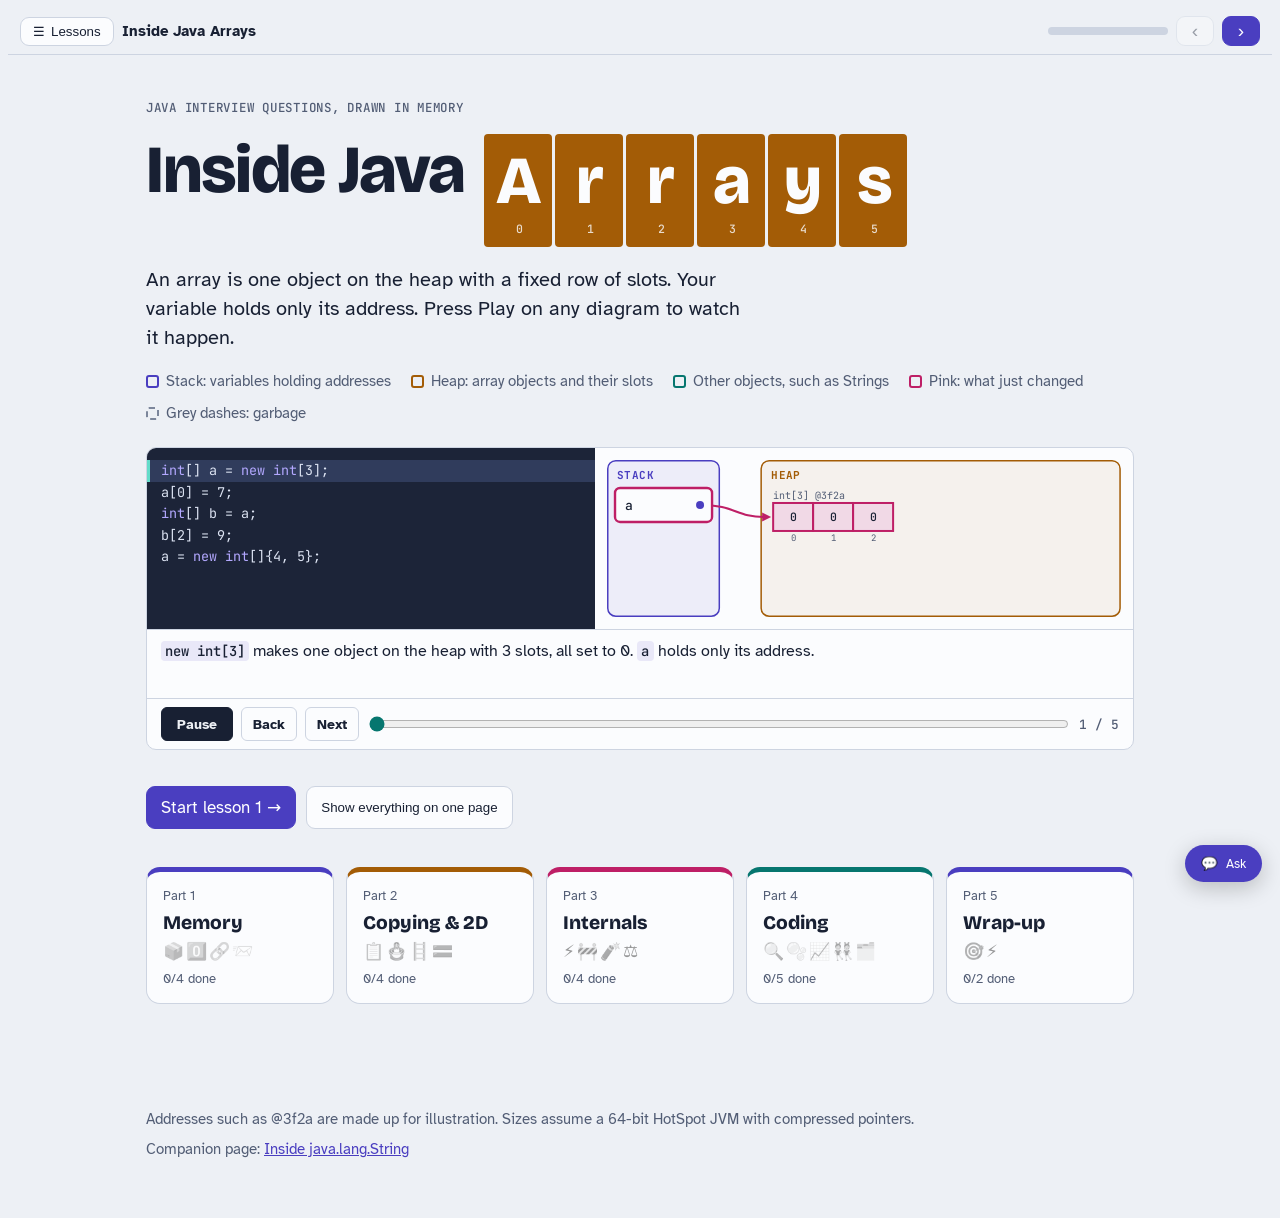
==== commit 2f20caf2: "Add an Ask-a-question window to every tutorial page A floating Ask button opens a chat panel that se" ====
--- a/tutorials/java-arrays/index.html
+++ b/tutorials/java-arrays/index.html
@@ -10,6 +10,7 @@
 <link rel="stylesheet" href="style.css">
 <link rel="stylesheet" href="../../assets/java-runner.css">
 <link rel="stylesheet" href="../../assets/course.css">
+<link rel="stylesheet" href="../../assets/ask.css">
 <link rel="stylesheet" href="../../assets/palettes.css">
 <link rel="stylesheet" href="../../assets/theme.css">
 <script src="../../assets/embed.js"></script>
@@ -1400,5 +1401,6 @@
 <script src="course-data.js"></script>
 <script src="../../assets/course.js"></script>
 <script src="../../assets/java-runner.js"></script>
+<script src="../../assets/ask.js" defer></script>
 </body>
 </html>
--- a/assets/ask.css
+++ b/assets/ask.css
@@ -0,0 +1,86 @@
+/* "Ask a question" window (assets/ask.js), shared by every tutorial page.
+   Uses the page's own tokens where they exist, with fallbacks for pages that name them differently. */
+.ask-fab, .ask-panel {
+  --ask-bg: var(--surface, #fff);
+  --ask-ink: var(--ink, #172033);
+  --ask-muted: var(--muted, #5a6479);
+  --ask-line: var(--line, #d6dce8);
+  --ask-soft: var(--soft, color-mix(in srgb, var(--ask-acc) 9%, var(--ask-bg)));
+  --ask-acc: var(--accent, var(--c-acc, #3b4fd8));
+  --ask-on: var(--accent-ink, var(--c-on, #fff));
+  --ask-code: var(--code-bg, #10172a);
+  font-family: var(--font-body, var(--body, system-ui, sans-serif));
+}
+.ask-fab {
+  position: fixed; right: 18px; bottom: 18px; z-index: 60;
+  display: inline-flex; align-items: center; gap: 8px; padding: 10px 16px;
+  border: 0; border-radius: 999px; cursor: pointer;
+  background: var(--ask-acc); color: var(--ask-on); font: 700 .95rem/1 inherit;
+  box-shadow: 0 6px 22px rgba(0, 0, 0, .22);
+}
+.ask-fab:hover { filter: brightness(1.08); }
+.ask-fab[aria-expanded="true"] { display: none; }
+
+.ask-panel {
+  position: fixed; right: 18px; bottom: 18px; z-index: 61;
+  width: min(420px, calc(100vw - 24px)); height: min(600px, calc(100vh - 36px));
+  display: flex; flex-direction: column; overflow: hidden;
+  background: var(--ask-bg); color: var(--ask-ink);
+  border: 1px solid var(--ask-line); border-radius: 16px; box-shadow: 0 18px 50px rgba(0, 0, 0, .3);
+  font-size: 15px; line-height: 1.5;
+}
+.ask-panel[hidden] { display: none; }
+@media (max-width: 520px) {
+  .ask-panel { right: 8px; left: 8px; bottom: 8px; width: auto; height: calc(100vh - 16px); }
+  .ask-fab { right: 12px; bottom: 12px; }
+}
+
+.ask-head { display: flex; align-items: center; gap: 6px; padding: 10px 10px 10px 14px; border-bottom: 1px solid var(--ask-line); }
+.ask-head b { font: 800 1rem/1.2 var(--font-display, var(--display, inherit)); }
+.ask-head .ask-sp { flex: 1; }
+.ask-icon { border: 0; background: none; color: var(--ask-muted); border-radius: 8px; padding: 5px 8px; cursor: pointer; font: 600 .82rem/1 inherit; }
+.ask-icon:hover { background: var(--ask-soft); color: var(--ask-ink); }
+.ask-ctx { padding: 6px 14px; font-size: .8rem; color: var(--ask-muted); border-bottom: 1px solid var(--ask-line); white-space: nowrap; overflow: hidden; text-overflow: ellipsis; }
+
+.ask-log { flex: 1; overflow-y: auto; padding: 12px 14px; display: grid; gap: 12px; align-content: start; }
+.ask-msg { max-width: 100%; overflow-wrap: anywhere; }
+.ask-msg.me { justify-self: end; max-width: 88%; background: var(--ask-acc); color: var(--ask-on); padding: 8px 12px; border-radius: 14px 14px 4px 14px; white-space: pre-wrap; }
+.ask-msg.me .ask-quote { display: block; margin-bottom: 6px; padding: 4px 8px; border-radius: 6px; background: rgba(0, 0, 0, .18); font: .78rem/1.4 var(--font-mono, var(--mono, ui-monospace, monospace)); white-space: pre-wrap; max-height: 6.5em; overflow: hidden; }
+.ask-msg.ai { background: var(--ask-soft); padding: 8px 12px; border-radius: 14px 14px 14px 4px; }
+.ask-msg.ai > :first-child { margin-top: 0; }
+.ask-msg.ai > :last-child { margin-bottom: 0; }
+.ask-msg.ai p, .ask-msg.ai ul, .ask-msg.ai ol { margin: .45em 0; }
+.ask-msg.ai ul, .ask-msg.ai ol { padding-left: 1.3em; }
+.ask-msg.ai h4 { margin: .7em 0 .3em; font-size: .98rem; }
+.ask-msg.ai code { font: .86em var(--font-mono, var(--mono, ui-monospace, monospace)); background: color-mix(in srgb, var(--ask-ink) 9%, transparent); padding: .05em .3em; border-radius: 4px; }
+.ask-msg.ai pre { margin: .5em 0; background: var(--ask-code); color: #e3e9f5; padding: 10px 12px; border-radius: 8px; overflow-x: auto; }
+.ask-msg.ai pre code { background: none; padding: 0; font-size: .82rem; line-height: 1.5; color: inherit; }
+.ask-msg.ai a { color: var(--ask-acc); }
+.ask-msg.err { background: color-mix(in srgb, #e03131 12%, var(--ask-bg)); border: 1px solid color-mix(in srgb, #e03131 40%, transparent); padding: 8px 12px; border-radius: 10px; font-size: .9rem; }
+.ask-msg.note { color: var(--ask-muted); font-size: .85rem; text-align: center; }
+.ask-typing::after { content: "▍"; animation: ask-blink 1s steps(2) infinite; }
+@keyframes ask-blink { 50% { opacity: 0; } }
+
+.ask-msg.ask-hint { color: var(--ask-muted); font-size: .9rem; text-align: left; }
+.ask-hint p { margin: 0 0 .5em; }
+.ask-hint ul { padding-left: 1.2em; margin: .4em 0; }
+.ask-sugg { display: flex; flex-wrap: wrap; gap: 6px; margin-top: 8px; }
+.ask-sugg button { border: 1px solid var(--ask-line); background: var(--ask-bg); color: var(--ask-ink); border-radius: 999px; padding: 5px 10px; font: .82rem/1.2 inherit; cursor: pointer; text-align: left; }
+.ask-sugg button:hover { border-color: var(--ask-acc); }
+
+.ask-sel { display: flex; align-items: center; gap: 6px; margin: 0 12px; padding: 5px 8px; border-radius: 8px; background: var(--ask-soft); font-size: .8rem; color: var(--ask-muted); }
+.ask-sel span { flex: 1; white-space: nowrap; overflow: hidden; text-overflow: ellipsis; font-family: var(--font-mono, var(--mono, ui-monospace, monospace)); }
+.ask-sel[hidden] { display: none; }
+.ask-form { display: flex; gap: 8px; align-items: flex-end; padding: 10px 12px 12px; }
+.ask-form textarea { flex: 1; resize: none; min-height: 42px; max-height: 140px; padding: 10px 12px; border: 1px solid var(--ask-line); border-radius: 12px; background: var(--ask-bg); color: var(--ask-ink); font: inherit; outline: none; }
+.ask-form textarea:focus { border-color: var(--ask-acc); }
+.ask-send { border: 0; border-radius: 12px; padding: 10px 14px; background: var(--ask-acc); color: var(--ask-on); font: 700 .9rem/1.2 inherit; cursor: pointer; }
+.ask-send:disabled { opacity: .5; cursor: default; }
+
+.ask-key { padding: 14px; overflow-y: auto; display: grid; gap: 10px; align-content: start; font-size: .92rem; }
+.ask-key p { margin: 0; }
+.ask-key input { width: 100%; box-sizing: border-box; padding: 9px 11px; border: 1px solid var(--ask-line); border-radius: 10px; background: var(--ask-bg); color: var(--ask-ink); font: .9rem var(--font-mono, var(--mono, ui-monospace, monospace)); }
+.ask-key .ask-row { display: flex; gap: 8px; flex-wrap: wrap; }
+.ask-key .ask-small { font-size: .8rem; color: var(--ask-muted); }
+.ask-btn2 { border: 1px solid var(--ask-line); background: var(--ask-bg); color: var(--ask-ink); border-radius: 10px; padding: 8px 12px; font: 600 .88rem/1.2 inherit; cursor: pointer; }
+.ask-key a { color: var(--ask-acc); }
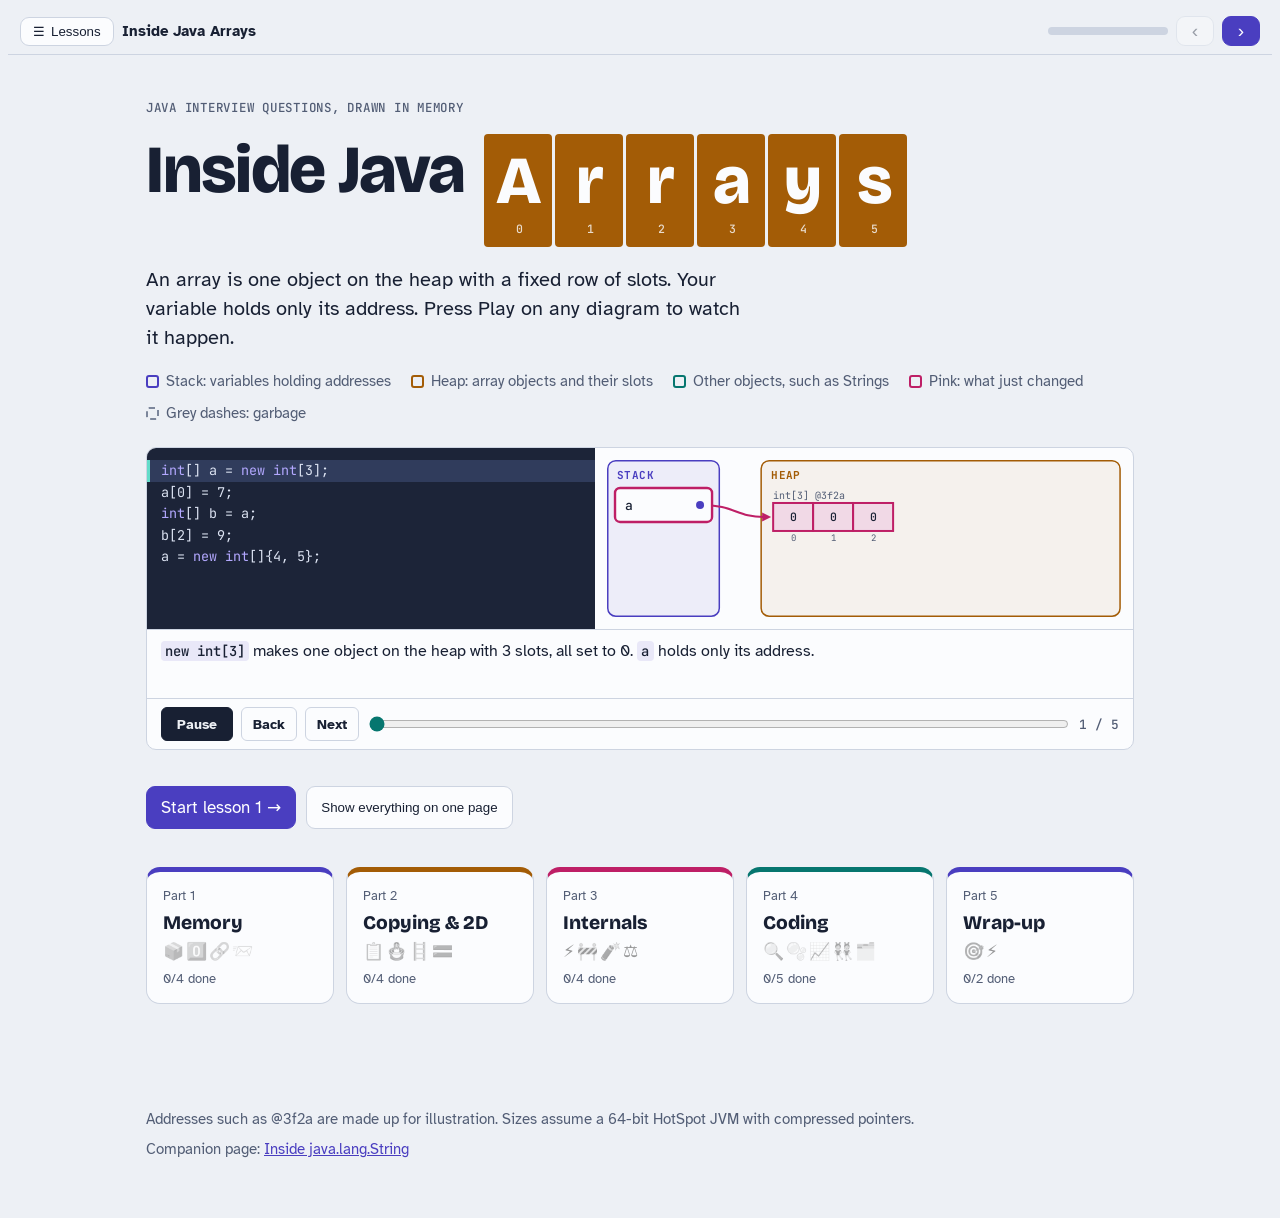
==== commit 6aba9321: "Remove the Ask-a-question window Co-Authored-By: Claude Opus 5.5 <noreply@anthropic.com>" ====
--- a/tutorials/java-arrays/index.html
+++ b/tutorials/java-arrays/index.html
@@ -10,7 +10,6 @@
 <link rel="stylesheet" href="style.css">
 <link rel="stylesheet" href="../../assets/java-runner.css">
 <link rel="stylesheet" href="../../assets/course.css">
-<link rel="stylesheet" href="../../assets/ask.css">
 <link rel="stylesheet" href="../../assets/palettes.css">
 <link rel="stylesheet" href="../../assets/theme.css">
 <script src="../../assets/embed.js"></script>
@@ -1401,6 +1400,5 @@
 <script src="course-data.js"></script>
 <script src="../../assets/course.js"></script>
 <script src="../../assets/java-runner.js"></script>
-<script src="../../assets/ask.js" defer></script>
 </body>
 </html>
